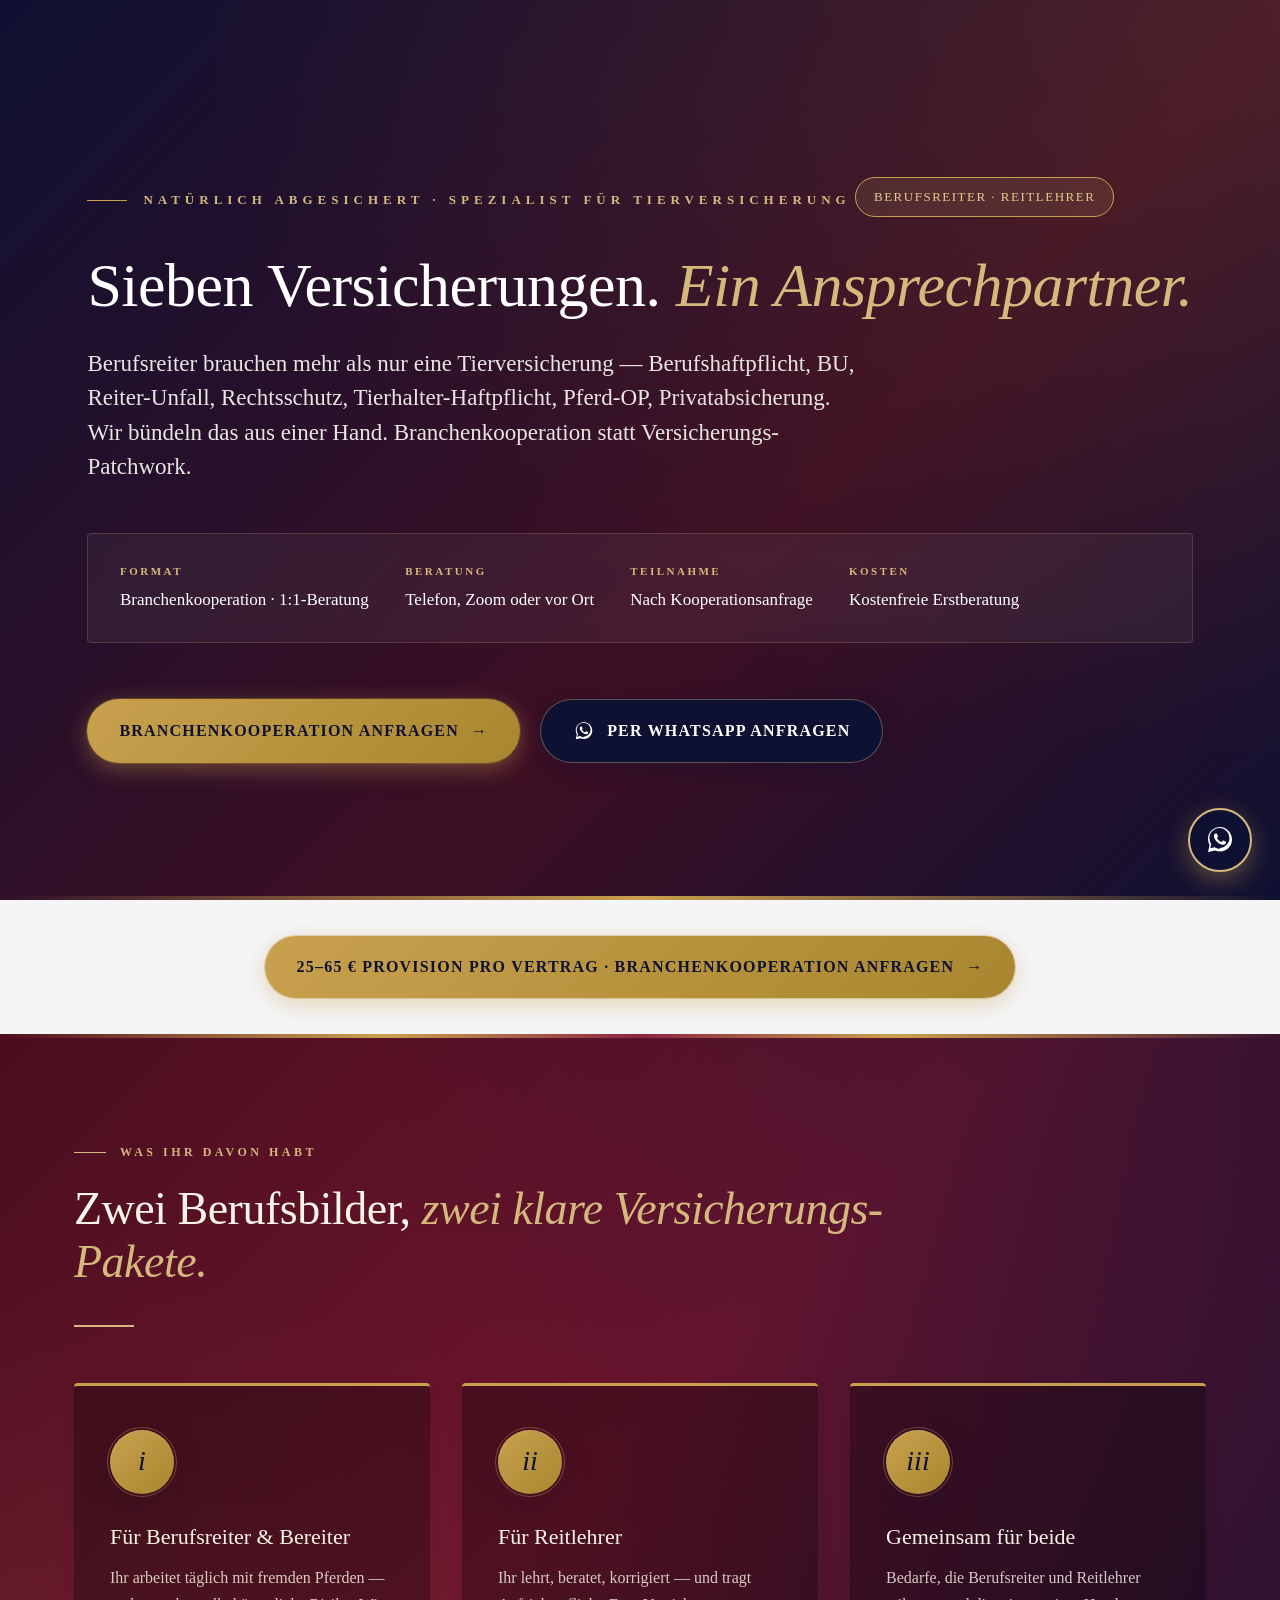
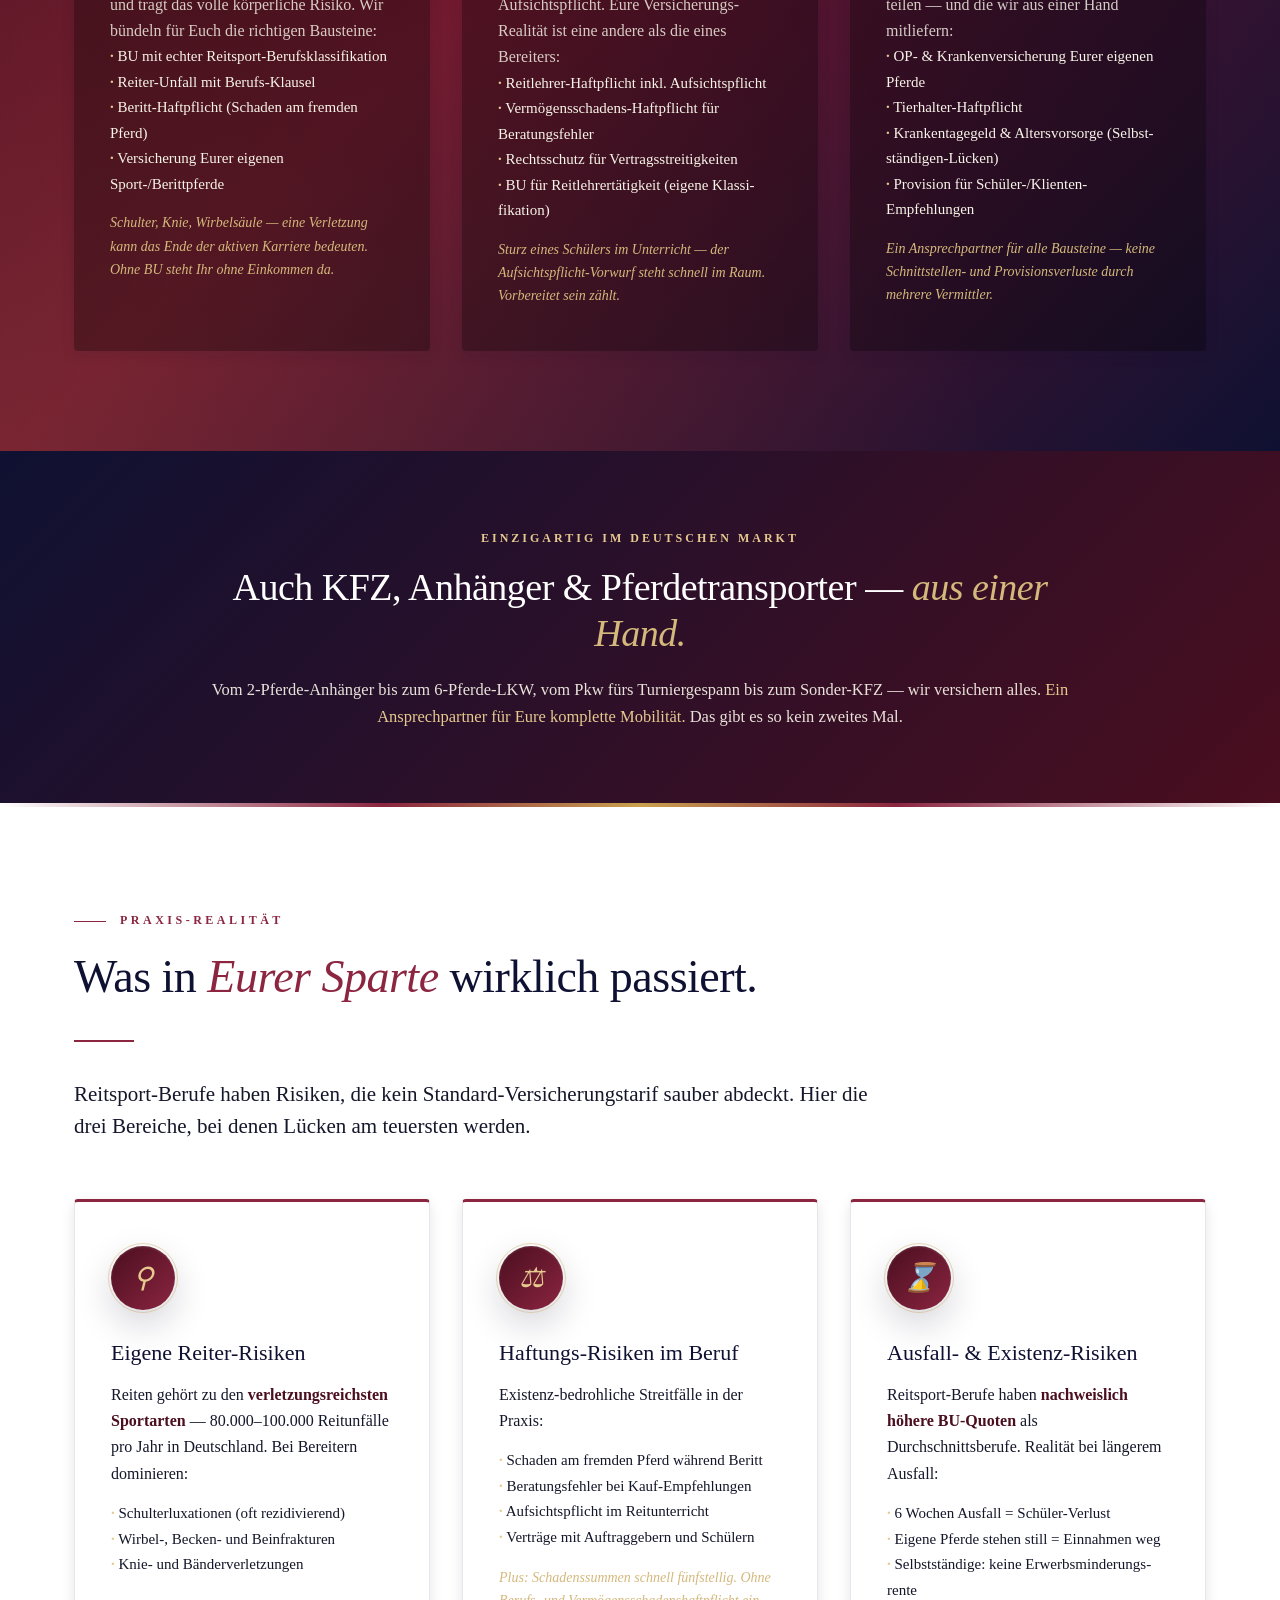
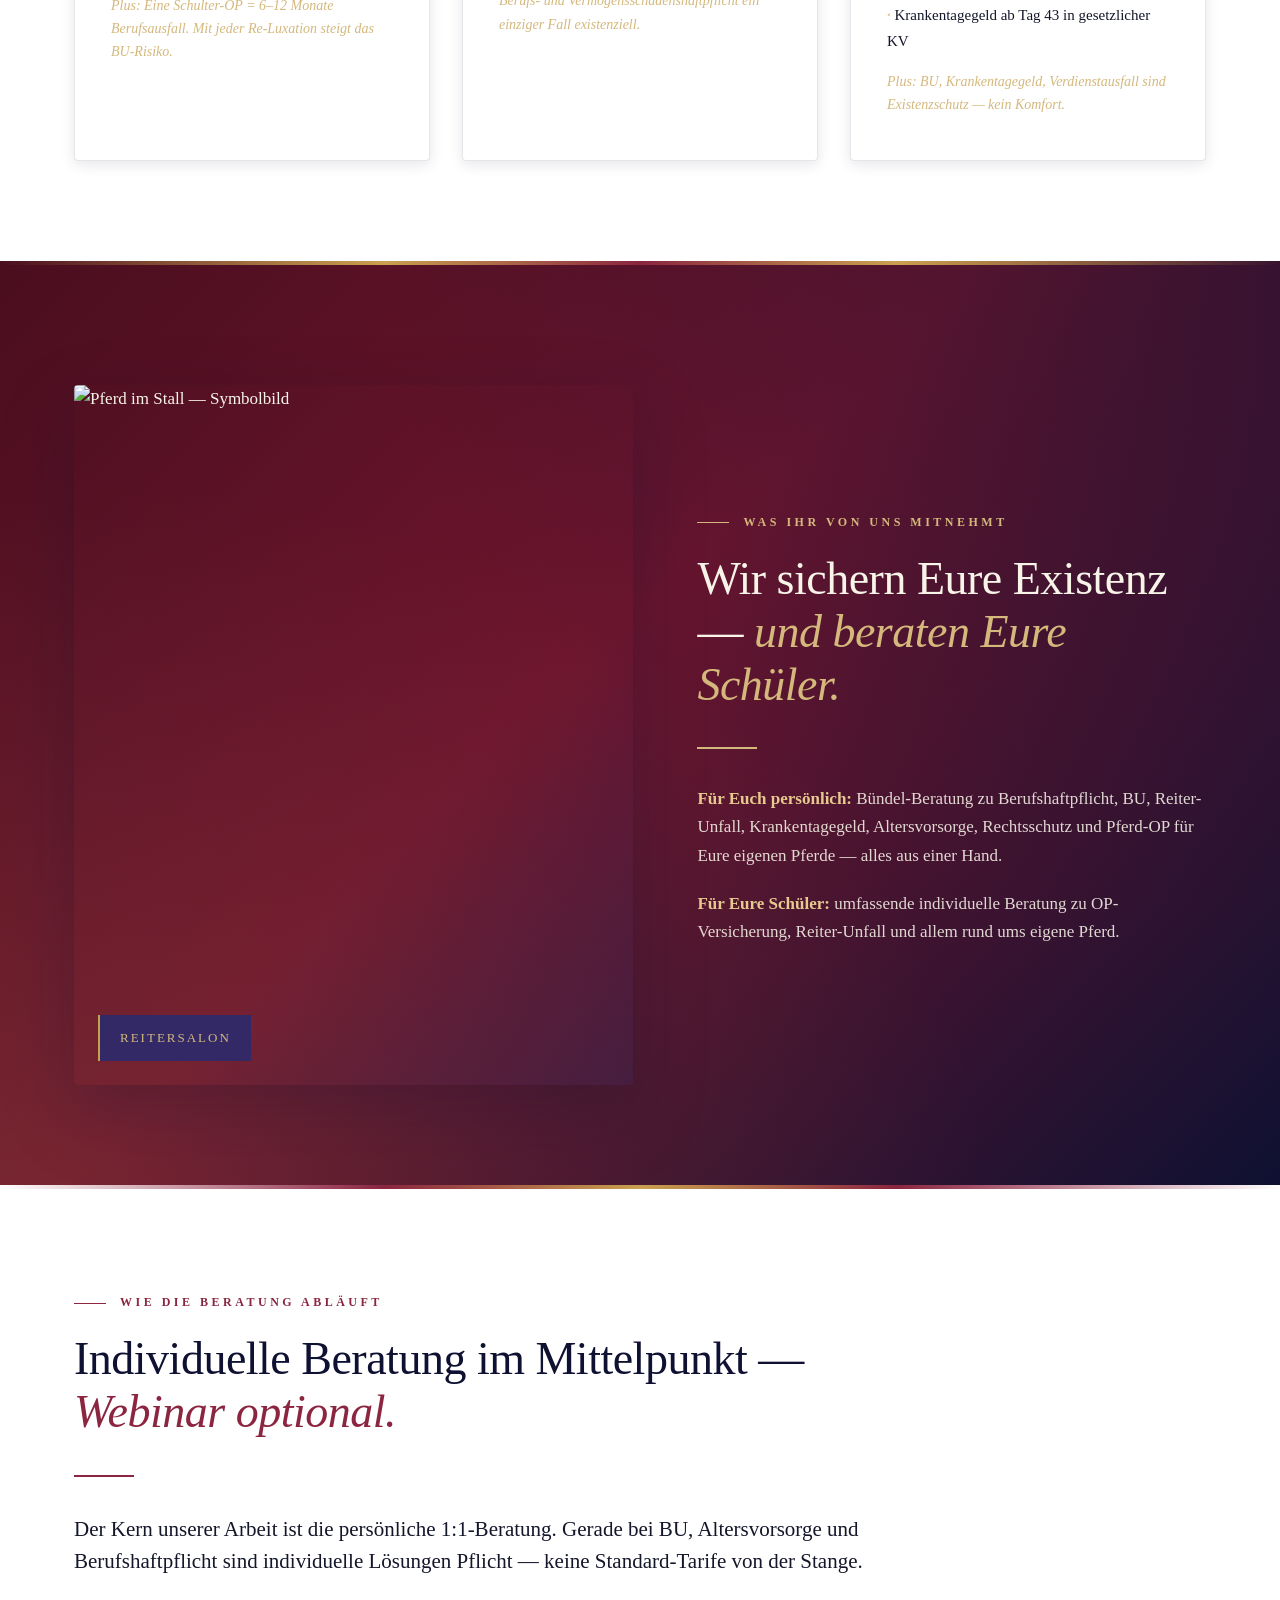
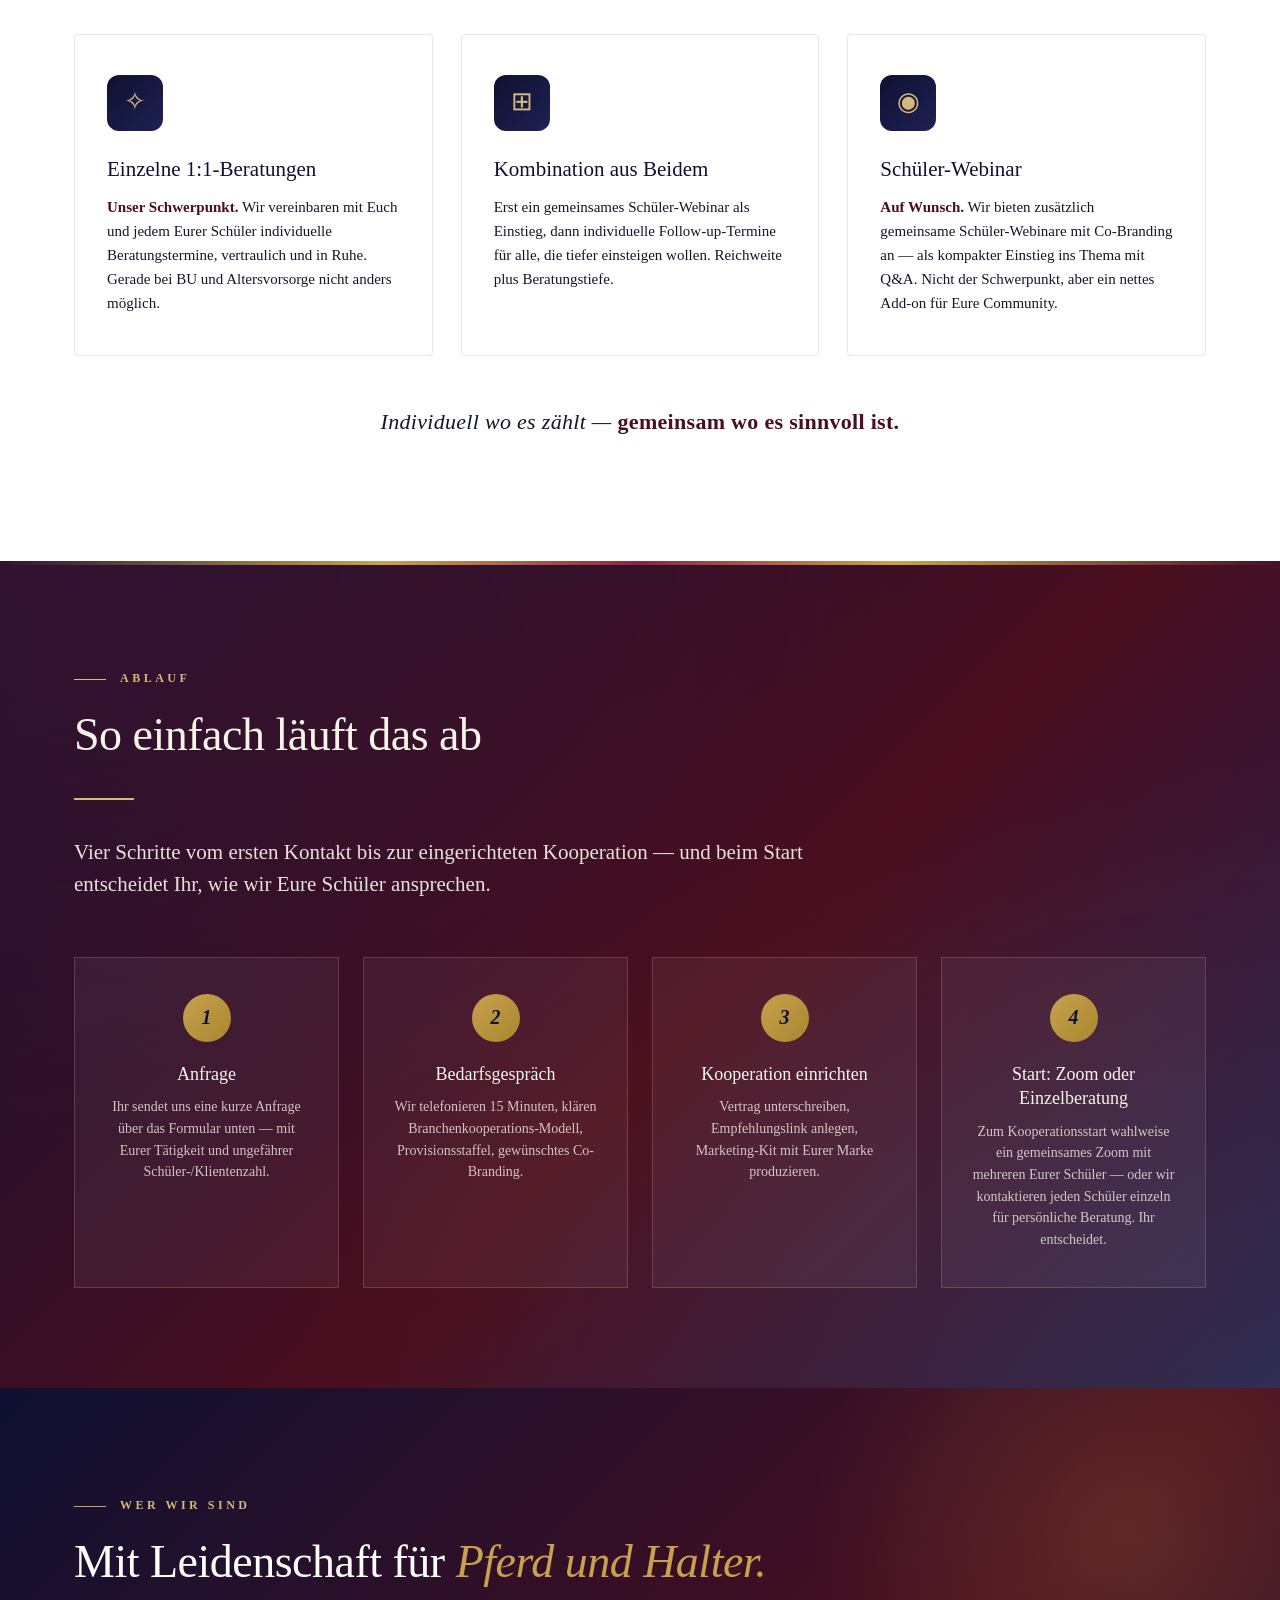
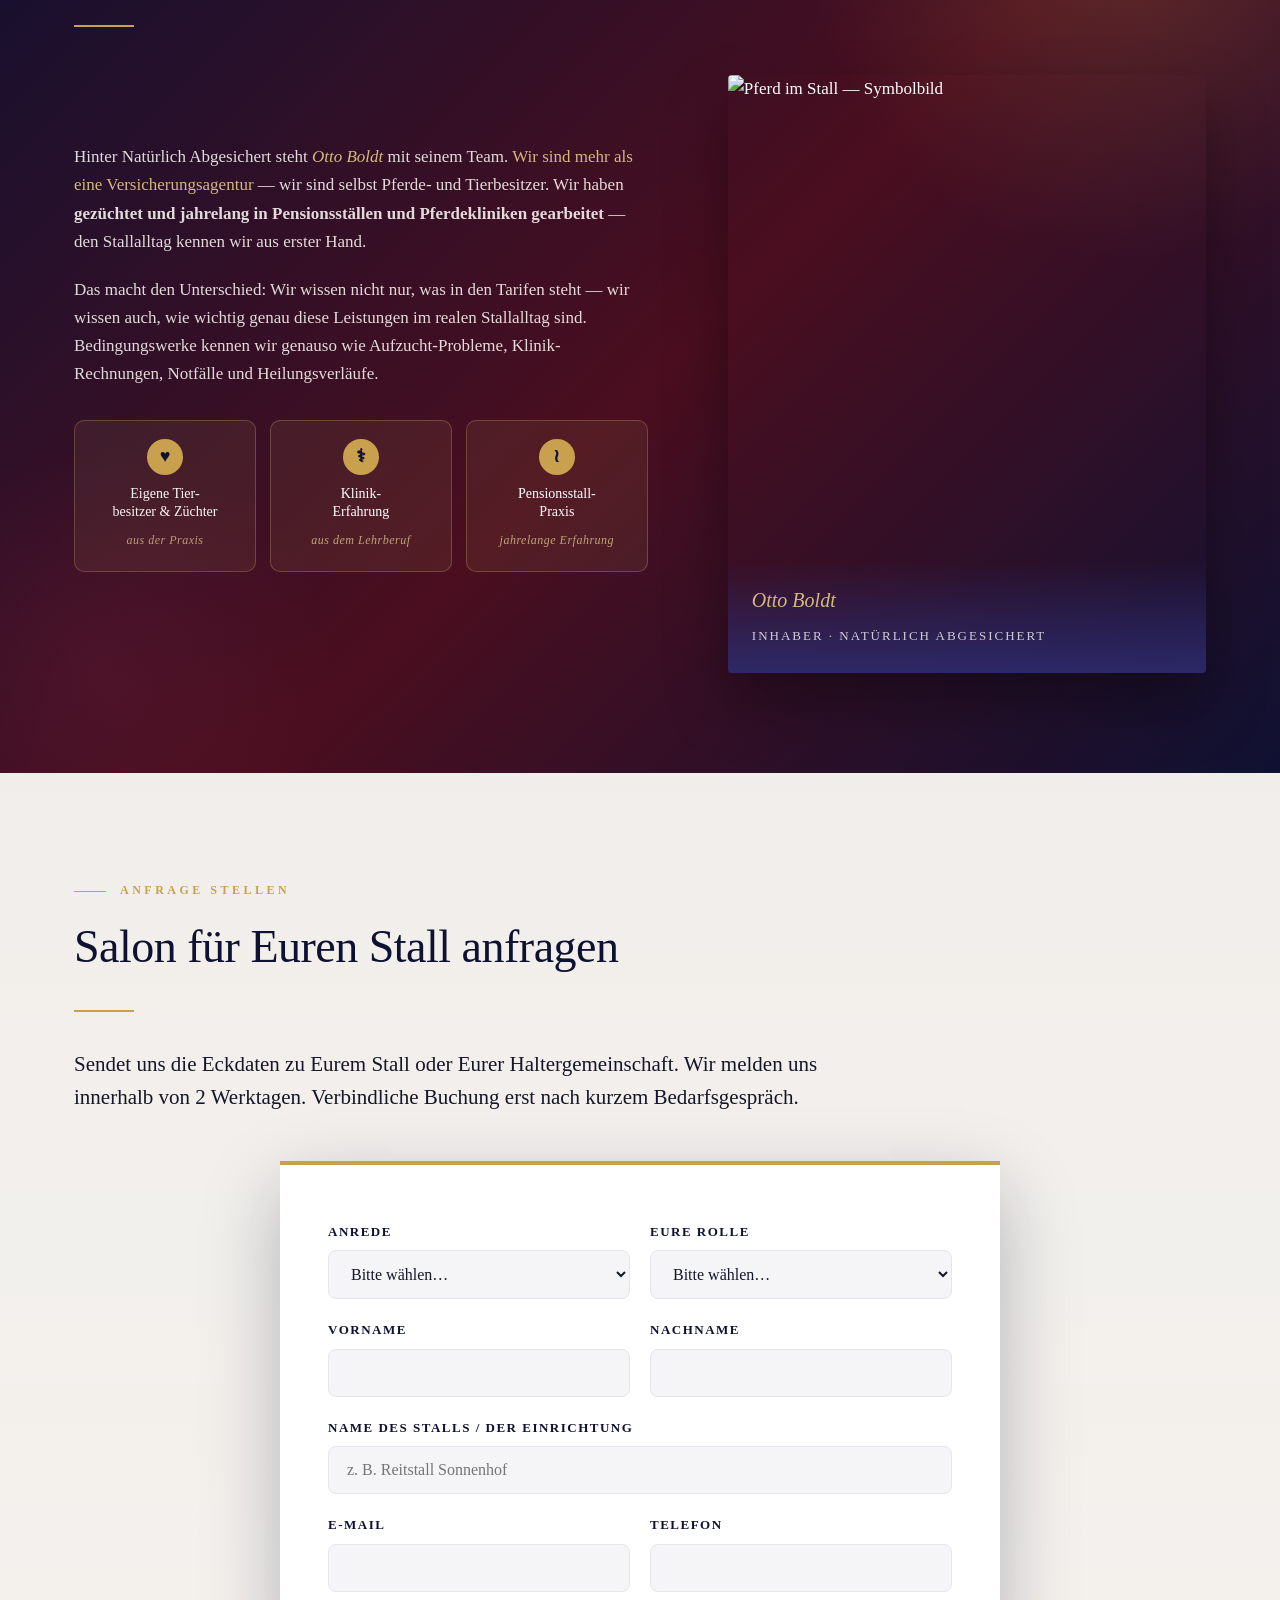
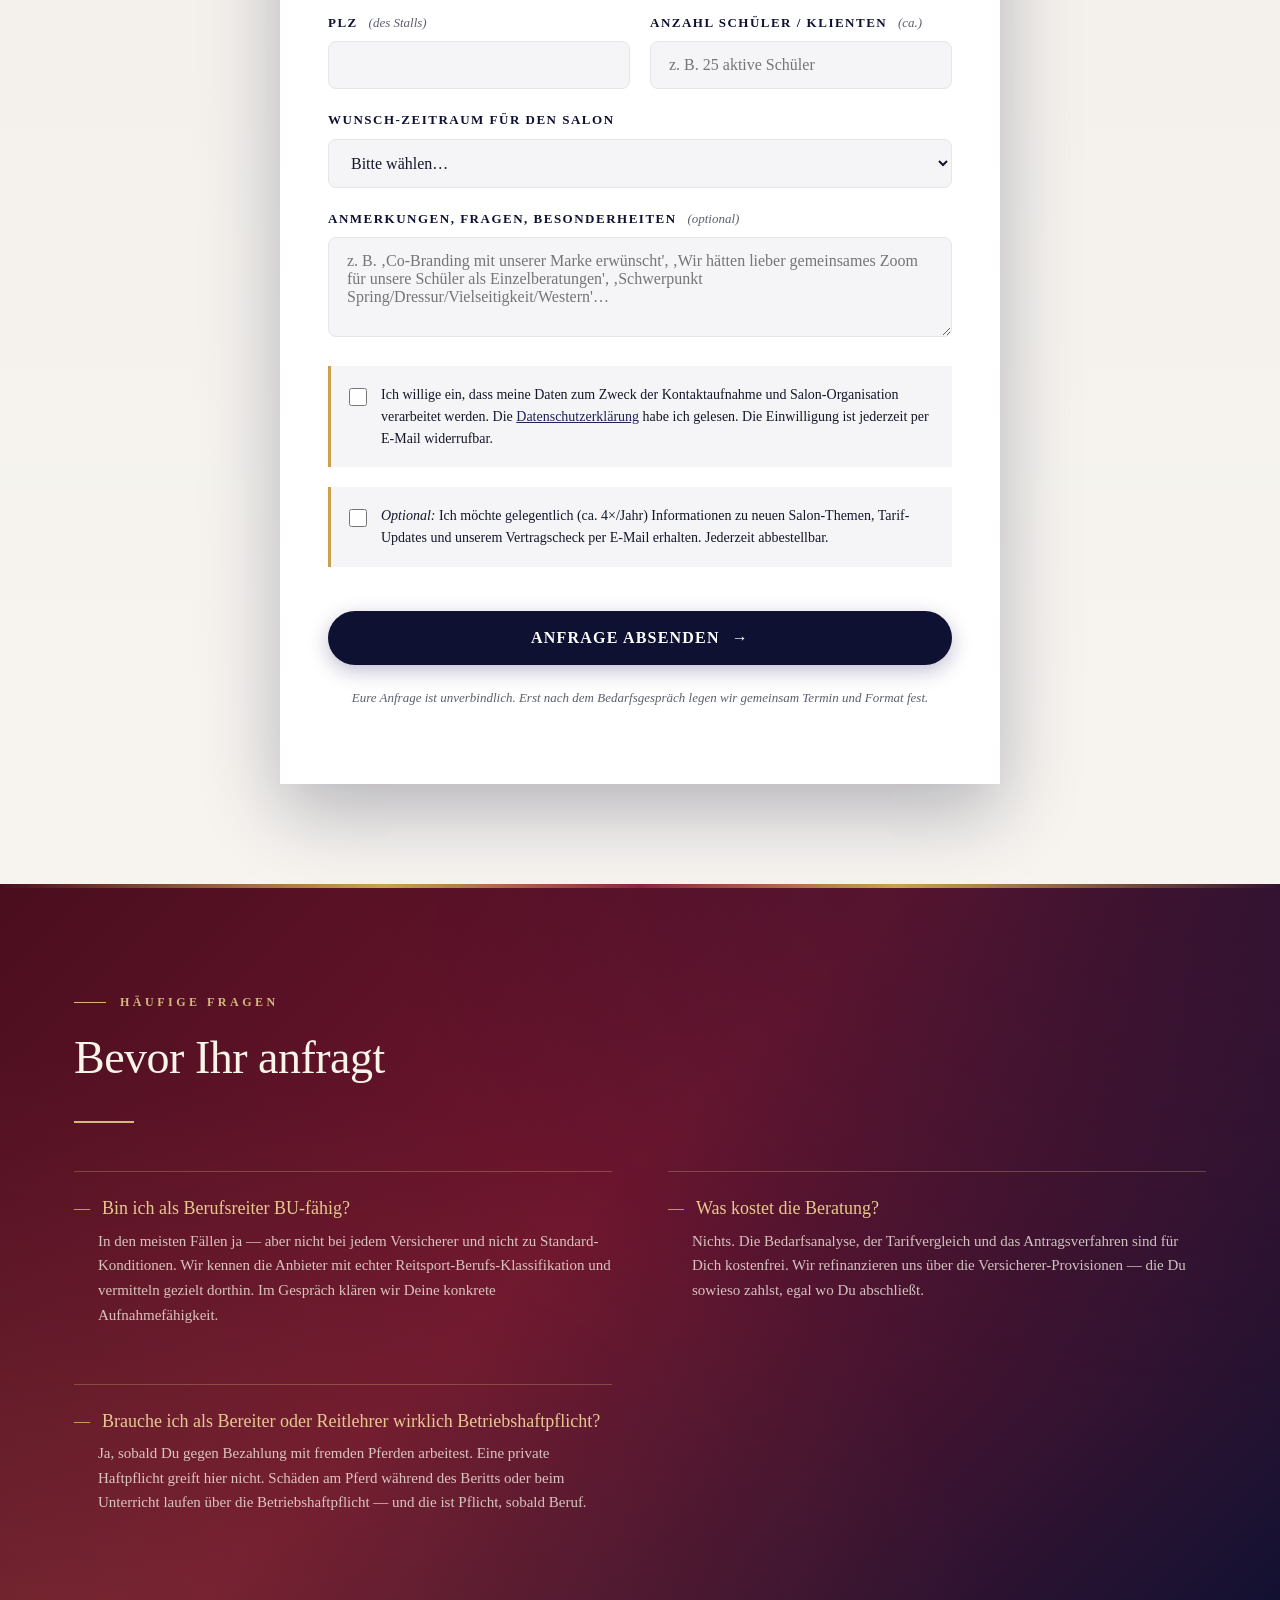
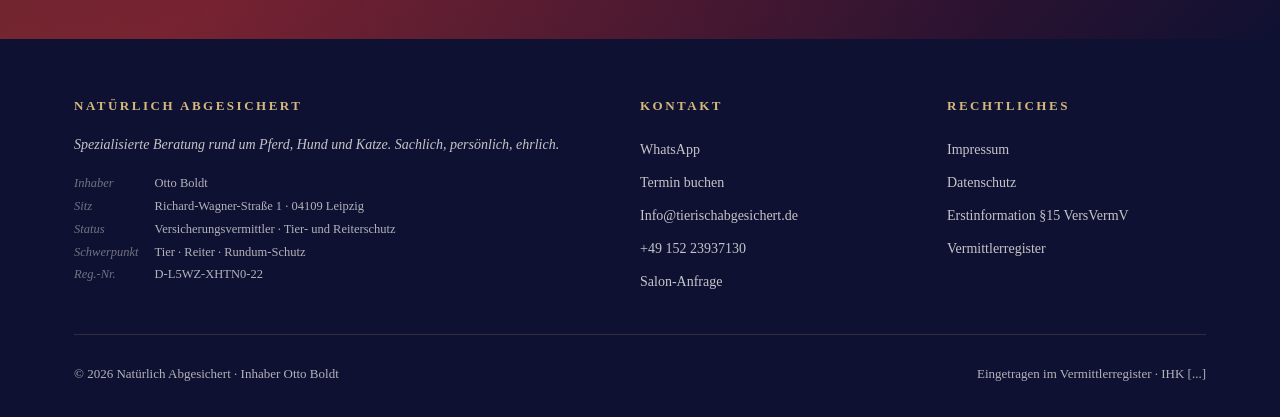
==== berufsreiter/index.html @ 21c25fce "Kontrast-Fix: Berufsreiter Value-Cards + Landingpage Quote - Berufsreiter: gleiche Risk-Card-inline-" ====
﻿<!DOCTYPE html>
<html lang="de">
<head>
<meta charset="UTF-8">
<meta name="viewport" content="width=device-width, initial-scale=1.0">
<meta name="description" content="Branchenkooperation mit Natürlich Abgesichert für Berufsreiter und Reitlehrer. Berufsunfähigkeit, Reiter-Unfall, Betriebshaftpflicht — aus einer Hand.">
<title>Natürlich Abgesichert — Branchenkooperation für Berufsreiter</title>

<!-- Calendly Widget -->
<link href="https://assets.calendly.com/assets/external/widget.css" rel="stylesheet">
<script src="https://assets.calendly.com/assets/external/widget.js" type="text/javascript" async></script>
<style>
  :root {
    /* Royal — tief und nobel, Hauptfarbe */
    --royal-deep: #0F1132;
    --royal-mid:  #1E2153;
    --royal-light:#3A3F7E;
    --royal-glow: rgba(30, 33, 83, 0.55);

    /* Wein — Akzent für emotionale Momente */
    --wine-deep:  #4A0E1F;
    --wine-mid:   #6E152E;
    --wine-bright:#8B2540;
    --wine-glow:  rgba(110, 21, 46, 0.45);

    /* Gold — elegant warm, für Highlights & CTAs */
    --gold:       #C9A14E;
    --gold-soft:  #D4B87C;
    --gold-bright:#E6C98F;
    --gold-deep:  #A8862F;

    /* Backgrounds — schlicht weiss/grau (kein lavendel!) */
    --cream:      #FFFFFF;
    --cream-warm: #F5F5F7;
    --ivory:      #FAFAFB;
    --wine-tint:  #FFF5F2;

    /* Text */
    --text-dark:  #14172A;
    --text-muted: #5C5F6E;
    --text-soft:  #8A8B97;
    --line:       #E5E5EA;
    --line-strong:#C2C2C8;

    /* Schatten — mehr Tiefe für Premium-Wirkung */
    --shadow-xs: 0 2px 6px rgba(15, 17, 50, 0.06);
    --shadow-sm: 0 4px 14px rgba(15, 17, 50, 0.10);
    --shadow-md: 0 14px 36px rgba(15, 17, 50, 0.18);
    --shadow-lg: 0 28px 72px rgba(15, 17, 50, 0.28);
    --shadow-xl: 0 40px 100px rgba(15, 17, 50, 0.36);
    --shadow-wine: 0 18px 52px rgba(110, 21, 46, 0.30);
    --shadow-gold: 0 18px 48px rgba(201, 161, 78, 0.30);
  }

  * { box-sizing: border-box; margin: 0; padding: 0; }
  html { scroll-behavior: smooth; }
  body {
    font-family: Georgia, 'Times New Roman', serif;
    background: var(--royal-deep);
    color: #F8F4E8;
    line-height: 1.65;
    font-size: 17px;
    overflow-x: hidden;
  }
  .container { max-width: 1180px; margin: 0 auto; padding: 0 24px; }

  /* HERO */
  .hero {
    position: relative;
    min-height: 100vh;
    display: flex;
    align-items: center;
    color: var(--cream);
    overflow: hidden;
    padding: 120px 0 80px;
  }
  .hero-bg {
    position: absolute;
    inset: 0;
    z-index: 0;
    background-image:
      linear-gradient(135deg, rgba(15, 17, 50, 0.92) 0%, rgba(74, 14, 31, 0.78) 60%, rgba(15, 17, 50, 0.85) 100%),
      url('https://images.unsplash.com/photo-1553284965-83fd3e82fa5a?w=2000&q=80&auto=format&fit=crop');
    background-size: cover;
    background-position: center;
    animation: heroZoom 30s ease-in-out infinite alternate;
  }
  .hero-bg::after {
    content: '';
    position: absolute;
    inset: 0;
    background: radial-gradient(ellipse at top right, rgba(201, 161, 78, 0.12) 0%, transparent 60%);
    pointer-events: none;
  }
  @keyframes heroZoom {
    from { transform: scale(1); }
    to { transform: scale(1.08); }
  }
  .hero-content { position: relative; z-index: 2; }
  .hero::after {
    content: '';
    position: absolute;
    bottom: 0; left: 0; right: 0;
    height: 4px;
    background: linear-gradient(90deg, transparent 0%, var(--gold) 50%, transparent 100%);
    z-index: 3;
  }

  .brand-line {
    display: inline-flex;
    align-items: center;
    gap: 16px;
    font-size: 13px;
    letter-spacing: 5px;
    text-transform: uppercase;
    color: var(--gold-soft);
    margin-bottom: 40px;
    font-weight: bold;
    opacity: 0;
    animation: fadeUp 0.8s ease-out 0.1s forwards;
  }
  .brand-line::before {
    content: '';
    width: 40px;
    height: 1px;
    background: var(--gold);
  }

  .hero-tag {
    display: inline-block;
    background: rgba(184, 154, 92, 0.15);
    border: 1px solid var(--gold);
    color: var(--gold-bright);
    padding: 8px 18px;
    border-radius: 100px;
    font-size: 13px;
    letter-spacing: 1.5px;
    text-transform: uppercase;
    margin-bottom: 28px;
    opacity: 0;
    animation: fadeUp 0.8s ease-out 0.2s forwards;
  }

  .hero h1 {
    font-size: clamp(34px, 5.5vw, 62px);
    line-height: 1.1;
    margin-bottom: 28px;
    font-weight: normal;
    letter-spacing: -0.5px;
    opacity: 0;
    animation: fadeUp 0.8s ease-out 0.3s forwards;
  }
  .hero h1 em {
    color: var(--gold-soft);
    font-style: italic;
  }

  .hero-sub {
    font-size: clamp(18px, 2.3vw, 23px);
    line-height: 1.5;
    margin-bottom: 48px;
    max-width: 780px;
    color: rgba(250, 247, 242, 0.92);
    opacity: 0;
    animation: fadeUp 0.8s ease-out 0.5s forwards;
  }

  .meta-bar {
    display: flex;
    flex-wrap: wrap;
    gap: 36px;
    margin-bottom: 56px;
    padding: 28px 32px;
    background: rgba(250, 247, 242, 0.05);
    backdrop-filter: blur(8px);
    border: 1px solid rgba(184, 154, 92, 0.25);
    border-radius: 4px;
    opacity: 0;
    animation: fadeUp 0.8s ease-out 0.7s forwards;
  }
  .meta-item { display: flex; flex-direction: column; gap: 6px; }
  .meta-label {
    font-size: 11px;
    letter-spacing: 2.5px;
    text-transform: uppercase;
    color: var(--gold-soft);
    font-weight: bold;
  }
  .meta-value { font-size: 17px; color: var(--cream); }

  .cta-group {
    display: flex;
    gap: 20px;
    flex-wrap: wrap;
    opacity: 0;
    animation: fadeUp 0.8s ease-out 0.9s forwards;
  }

  @keyframes fadeUp {
    from { opacity: 0; transform: translateY(30px); }
    to { opacity: 1; transform: translateY(0); }
  }

  /* BUTTONS */
  .btn {
    display: inline-flex;
    align-items: center;
    gap: 12px;
    background: linear-gradient(135deg, var(--gold) 0%, var(--gold-deep) 100%);
    color: var(--royal-deep);
    padding: 18px 32px;
    text-decoration: none;
    font-family: Georgia, serif;
    font-size: 16px;
    font-weight: bold;
    letter-spacing: 1.2px;
    text-transform: uppercase;
    border: none;
    cursor: pointer;
    border-radius: 100px;
    position: relative;
    overflow: hidden;
    transition: all 0.4s cubic-bezier(0.16, 1, 0.3, 1);
    box-shadow: 0 6px 22px rgba(201, 161, 78, 0.40), 0 0 0 1px rgba(168, 134, 47, 0.30);
  }
  .btn::before {
    content: '';
    position: absolute;
    top: 0; left: -100%;
    width: 100%; height: 100%;
    background: linear-gradient(90deg, transparent, rgba(255,255,255,0.4), transparent);
    transition: left 0.6s ease;
  }
  .btn:hover {
    background: linear-gradient(135deg, var(--gold-bright) 0%, var(--gold) 100%);
    transform: translateY(-4px);
    box-shadow: 0 18px 40px rgba(201, 161, 78, 0.55), 0 0 0 1px var(--gold);
  }
  .btn:hover::before { left: 100%; }
  .btn:active { transform: translateY(-1px); }
  .btn .btn-arrow {
    display: inline-block;
    transition: transform 0.3s ease;
  }
  .btn:hover .btn-arrow { transform: translateX(6px); }

  .btn-primary-glow { animation: ctaPulse 2.5s ease-in-out infinite; }
  @keyframes ctaPulse {
    0%, 100% { box-shadow: 0 4px 16px rgba(184, 154, 92, 0.35), 0 0 0 0 rgba(184, 154, 92, 0); }
    50% { box-shadow: 0 8px 24px rgba(184, 154, 92, 0.45), 0 0 0 16px rgba(184, 154, 92, 0); }
  }

  .btn-ghost {
    background: transparent;
    color: var(--cream);
    border: 2px solid rgba(184, 154, 92, 0.6);
    box-shadow: none;
  }
  .btn-ghost:hover {
    background: rgba(184, 154, 92, 0.12);
    border-color: var(--gold);
    color: var(--gold-bright);
    box-shadow: 0 6px 20px rgba(184, 154, 92, 0.25);
  }

  /* SECTIONS */
  section { padding: 100px 0; position: relative; }
  section.cream { background: var(--cream-warm); }
  section.wine-tint { background: var(--wine-tint); }
  section.wine-tint::before {
    content: '';
    position: absolute;
    top: 0; left: 0; right: 0;
    height: 4px;
    background: linear-gradient(90deg, var(--wine-deep) 0%, var(--wine-bright) 50%, var(--wine-deep) 100%);
  }

  /* Dunkle Royal+Wein-Sections — Royal+Wein dominiert die Seite */
  section.section-dark {
    background:
      radial-gradient(ellipse at top left, rgba(110, 21, 46, 0.35) 0%, transparent 50%),
      radial-gradient(ellipse at bottom right, rgba(201, 161, 78, 0.10) 0%, transparent 55%),
      linear-gradient(135deg, var(--royal-deep) 0%, var(--wine-deep) 55%, var(--royal-mid) 100%);
    color: #F8F4E8;
  }
  /* Variante: Wein dominiert (für emotionalere Sections) */
  section.section-dark-wine {
    background:
      radial-gradient(ellipse at top right, rgba(15, 17, 50, 0.45) 0%, transparent 50%),
      radial-gradient(ellipse at bottom left, rgba(201, 161, 78, 0.12) 0%, transparent 55%),
      linear-gradient(135deg, var(--wine-deep) 0%, var(--wine-mid) 45%, var(--royal-deep) 100%);
    color: #F8F4E8;
  }
  /* Variante: Royal dominiert (kühler, sachlicher) */
  section.section-dark-royal {
    background:
      radial-gradient(ellipse at bottom right, rgba(110, 21, 46, 0.25) 0%, transparent 55%),
      radial-gradient(ellipse at top left, rgba(201, 161, 78, 0.08) 0%, transparent 50%),
      linear-gradient(160deg, var(--royal-deep) 0%, var(--royal-mid) 60%, var(--wine-deep) 100%);
    color: #F8F4E8;
  }
  section.section-dark::before,
  section.section-dark-wine::before,
  section.section-dark-royal::before {
    content: '';
    position: absolute;
    top: 0; left: 0; right: 0;
    height: 4px;
    background: linear-gradient(90deg, transparent 0%, var(--gold) 30%, var(--wine-bright) 50%, var(--gold) 70%, transparent 100%);
  }
  /* Shared dark-section text styling */
  section.section-dark h2,
  section.section-dark-wine h2,
  section.section-dark-royal h2 { color: #F8F4E8; }
  section.section-dark h2 em,
  section.section-dark-wine h2 em,
  section.section-dark-royal h2 em { color: var(--gold-soft); }
  section.section-dark h3,
  section.section-dark-wine h3,
  section.section-dark-royal h3 { color: #F8F4E8; }
  section.section-dark p,
  section.section-dark-wine p,
  section.section-dark-royal p { color: rgba(248, 244, 232, 0.88); }
  section.section-dark p.lead,
  section.section-dark-wine p.lead,
  section.section-dark-royal p.lead { color: rgba(248, 244, 232, 0.92); }
  section.section-dark p strong,
  section.section-dark-wine p strong,
  section.section-dark-royal p strong { color: var(--gold-bright); font-weight: bold; }
  section.section-dark .section-eyebrow,
  section.section-dark-wine .section-eyebrow,
  section.section-dark-royal .section-eyebrow { color: var(--gold-soft); }
  section.section-dark .section-eyebrow::before,
  section.section-dark-wine .section-eyebrow::before,
  section.section-dark-royal .section-eyebrow::before { background: var(--gold-soft); }
  section.section-dark .divider,
  section.section-dark-wine .divider,
  section.section-dark-royal .divider { background: var(--gold-soft); }
  /* Karten + Komponenten innerhalb aller dark-Sections */
  .dark-scope { color: #F8F4E8; }
  section.section-dark .topic-card,
  section.section-dark-wine .topic-card,
  section.section-dark-royal .topic-card,
  section.section-dark .teaser,
  section.section-dark-wine .teaser,
  section.section-dark-royal .teaser {
    background: rgba(0, 0, 0, 0.25);
    border: 1px solid rgba(212, 184, 124, 0.22);
    transition: all 0.4s cubic-bezier(0.16, 1, 0.3, 1);
  }
  /* DARK section hover -> noch tieferer wein-glow */
  section.section-dark .topic-card:hover,
  section.section-dark-wine .topic-card:hover,
  section.section-dark-royal .topic-card:hover,
  section.section-dark .teaser:hover,
  section.section-dark-wine .teaser:hover,
  section.section-dark-royal .teaser:hover {
    background: linear-gradient(135deg, rgba(139, 37, 64, 0.55) 0%, rgba(74, 14, 31, 0.75) 100%);
    border-color: var(--gold);
    box-shadow: 0 16px 40px rgba(110, 21, 46, 0.55), 0 0 0 1px var(--gold);
    transform: translateY(-6px);
  }
  section.section-dark .topic-card .topic-num,
  section.section-dark-wine .topic-card .topic-num,
  section.section-dark-royal .topic-card .topic-num,
  section.section-dark .topic-card .num-roman,
  section.section-dark-wine .topic-card .num-roman,
  section.section-dark-royal .topic-card .num-roman { color: var(--gold-soft); }
  section.section-dark .topic-card h3,
  section.section-dark-wine .topic-card h3,
  section.section-dark-royal .topic-card h3 { color: #F8F4E8; }
  section.section-dark .topic-card p,
  section.section-dark-wine .topic-card p,
  section.section-dark-royal .topic-card p { color: rgba(248, 244, 232, 0.80); }

  section.section-dark .value-card,
  section.section-dark-wine .value-card,
  section.section-dark-royal .value-card {
    background: rgba(0, 0, 0, 0.30);
    border-top-color: var(--gold);
    color: #F8F4E8;
  }
  /* DARK section value-card hover: wein explosion */
  section.section-dark .value-card:hover,
  section.section-dark-wine .value-card:hover,
  section.section-dark-royal .value-card:hover {
    background: linear-gradient(135deg, rgba(139, 37, 64, 0.65) 0%, rgba(74, 14, 31, 0.85) 100%);
    box-shadow: 0 20px 48px rgba(110, 21, 46, 0.6), 0 0 0 1px var(--gold);
    transform: translateY(-12px);
  }
  section.section-dark .value-card h3,
  section.section-dark-wine .value-card h3,
  section.section-dark-royal .value-card h3 { color: #F8F4E8; }
  section.section-dark .value-card p,
  section.section-dark-wine .value-card p,
  section.section-dark-royal .value-card p { color: rgba(248, 244, 232, 0.82); }
  section.section-dark .value-icon,
  section.section-dark-wine .value-icon,
  section.section-dark-royal .value-icon {
    background: linear-gradient(135deg, var(--gold) 0%, var(--gold-deep) 100%);
    color: var(--royal-deep);
  }

  section.section-dark .teaser h3,
  section.section-dark-wine .teaser h3,
  section.section-dark-royal .teaser h3 { color: #F8F4E8; }
  section.section-dark .teaser p,
  section.section-dark-wine .teaser p,
  section.section-dark-royal .teaser p { color: rgba(248, 244, 232, 0.80); }
  section.section-dark .teaser-num,
  section.section-dark-wine .teaser-num,
  section.section-dark-royal .teaser-num { color: var(--gold-soft); }

  /* Highlight-Banner innerhalb dark-Sections — wein-akzent statt cream */
  section.section-dark .highlight-banner,
  section.section-dark-wine .highlight-banner,
  section.section-dark-royal .highlight-banner {
    background: linear-gradient(135deg, rgba(255,255,255,0.06) 0%, rgba(110,21,46,0.20) 100%);
    border-left: 4px solid var(--gold);
  }
  section.section-dark .highlight-banner h3,
  section.section-dark-wine .highlight-banner h3,
  section.section-dark-royal .highlight-banner h3 { color: var(--gold-bright); }
  section.section-dark .highlight-banner p,
  section.section-dark-wine .highlight-banner p,
  section.section-dark-royal .highlight-banner p { color: rgba(248, 244, 232, 0.88); }
  section.section-dark .highlight-banner p strong,
  section.section-dark-wine .highlight-banner p strong,
  section.section-dark-royal .highlight-banner p strong { color: var(--gold-bright); }

  /* Process-steps innerhalb dark-Sections */
  section.section-dark .step,
  section.section-dark-wine .step,
  section.section-dark-royal .step {
    background: rgba(255,255,255,0.05);
    border: 1px solid rgba(212, 184, 124, 0.22);
  }
  section.section-dark .step:hover,
  section.section-dark-wine .step:hover,
  section.section-dark-royal .step:hover { border-color: var(--gold); }
  section.section-dark .step h3,
  section.section-dark-wine .step h3,
  section.section-dark-royal .step h3 { color: #F8F4E8; }
  section.section-dark .step p,
  section.section-dark-wine .step p,
  section.section-dark-royal .step p { color: rgba(248, 244, 232, 0.78); }
  section.section-dark .step-num,
  section.section-dark-wine .step-num,
  section.section-dark-royal .step-num {
    background: linear-gradient(135deg, var(--gold) 0%, var(--gold-deep) 100%);
    color: var(--royal-deep);
  }

  /* Flex-Options (3-Wege Wahl) innerhalb dark-Sections */
  section.section-dark .flex-option,
  section.section-dark-wine .flex-option,
  section.section-dark-royal .flex-option {
    background: rgba(255,255,255,0.05);
    border: 1px solid rgba(212, 184, 124, 0.22);
    color: #F8F4E8;
  }
  section.section-dark .flex-option:hover,
  section.section-dark-wine .flex-option:hover,
  section.section-dark-royal .flex-option:hover {
    background: rgba(255,255,255,0.08);
    border-color: var(--gold);
  }
  section.section-dark .flex-option h3,
  section.section-dark-wine .flex-option h3,
  section.section-dark-royal .flex-option h3 { color: #F8F4E8; }
  section.section-dark .flex-option p,
  section.section-dark-wine .flex-option p,
  section.section-dark-royal .flex-option p { color: rgba(248, 244, 232, 0.78); }
  section.section-dark .flex-option-icon,
  section.section-dark-wine .flex-option-icon,
  section.section-dark-royal .flex-option-icon {
    background: linear-gradient(135deg, var(--gold) 0%, var(--gold-deep) 100%);
    color: var(--royal-deep);
  }

  /* FAQ innerhalb dark-Sections */
  section.section-dark .faq-item,
  section.section-dark-wine .faq-item,
  section.section-dark-royal .faq-item {
    border-top: 1px solid rgba(212, 184, 124, 0.30);
  }
  section.section-dark .faq-item:hover,
  section.section-dark-wine .faq-item:hover,
  section.section-dark-royal .faq-item:hover { border-top-color: var(--gold); }
  section.section-dark .faq-item h3,
  section.section-dark-wine .faq-item h3,
  section.section-dark-royal .faq-item h3 { color: var(--gold-bright); }
  section.section-dark .faq-item h3::before,
  section.section-dark-wine .faq-item h3::before,
  section.section-dark-royal .faq-item h3::before { color: var(--gold); }
  section.section-dark .faq-item p,
  section.section-dark-wine .faq-item p,
  section.section-dark-royal .faq-item p { color: rgba(248, 244, 232, 0.78); }

  /* Process-section in dark-Variante */
  section.process-section.section-dark,
  section.process-section.section-dark-wine,
  section.process-section.section-dark-royal {
    background-image:
      radial-gradient(ellipse at top left, rgba(110, 21, 46, 0.35) 0%, transparent 50%),
      radial-gradient(ellipse at bottom right, rgba(201, 161, 78, 0.10) 0%, transparent 55%),
      linear-gradient(135deg, var(--royal-deep) 0%, var(--wine-deep) 55%, var(--royal-mid) 100%);
  }

  /* =================================================================
     LIGHT-Section: schlicht WEIß, dramatischer WEIN-Hover auf Karten
     ================================================================= */
  section.section-light {
    background: #FFFFFF;
    color: var(--text-dark);
  }
  section.section-light::before {
    content: '';
    position: absolute;
    top: 0; left: 0; right: 0;
    height: 4px;
    background: linear-gradient(90deg, transparent 0%, var(--wine-bright) 30%, var(--gold) 50%, var(--wine-bright) 70%, transparent 100%);
  }
  section.section-light h2 { color: var(--royal-deep); }
  section.section-light h2 em { color: var(--wine-bright); }
  section.section-light h3 { color: var(--royal-deep); }
  section.section-light p { color: var(--text-dark); }
  section.section-light p strong { color: var(--wine-deep); font-weight: bold; }
  section.section-light .section-eyebrow { color: var(--wine-bright); }
  section.section-light .section-eyebrow::before { background: var(--wine-bright); }
  section.section-light .divider { background: var(--wine-bright); }

  /* LIGHT-Section Karten — schlicht weiss/grau, beim Hover EXPLODIEREN zu wein */
  section.section-light .value-card,
  section.section-light .topic-card,
  section.section-light .teaser {
    background: #FFFFFF;
    border: 1px solid var(--line);
    border-top: 3px solid var(--wine-bright);
    color: var(--text-dark);
    transition: all 0.45s cubic-bezier(0.16, 1, 0.3, 1);
  }
  section.section-light .value-card:hover,
  section.section-light .topic-card:hover,
  section.section-light .teaser:hover {
    background: linear-gradient(135deg, var(--wine-mid) 0%, var(--wine-deep) 60%, var(--royal-deep) 100%);
    border-color: var(--gold);
    border-top-color: var(--gold);
    color: #F8F4E8;
    box-shadow: 0 22px 56px rgba(110, 21, 46, 0.45), 0 0 0 1px rgba(201, 161, 78, 0.4);
    transform: translateY(-12px);
  }
  section.section-light .value-card:hover h3,
  section.section-light .topic-card:hover h3,
  section.section-light .teaser:hover h3 { color: #F8F4E8; }
  section.section-light .value-card:hover p,
  section.section-light .topic-card:hover p,
  section.section-light .teaser:hover p { color: rgba(248, 244, 232, 0.88); }
  section.section-light .value-card:hover p strong,
  section.section-light .topic-card:hover p strong,
  section.section-light .teaser:hover p strong { color: var(--gold-bright); }
  section.section-light .value-card:hover .value-icon,
  section.section-light .topic-card:hover .topic-num,
  section.section-light .teaser:hover .teaser-num,
  section.section-light .teaser:hover .num-roman { color: var(--gold-soft); }

  /* Light-Section Icons — wein/gold im Default */
  section.section-light .value-icon {
    background: linear-gradient(135deg, var(--wine-deep) 0%, var(--wine-bright) 100%);
    color: var(--gold-bright);
    transition: all 0.4s ease;
  }
  section.section-light .value-card:hover .value-icon {
    background: linear-gradient(135deg, var(--gold) 0%, var(--gold-deep) 100%);
    color: var(--wine-deep);
  }
  section.section-light .teaser-num,
  section.section-light .topic-num,
  section.section-light .num-roman { color: var(--wine-bright); transition: color 0.3s ease; }

  /* Light-Section Highlight-Banner — schlicht weiß mit wein-Akzent */
  section.section-light .highlight-banner {
    background: linear-gradient(135deg, #FFFFFF 0%, #F8F0F2 100%);
    border-left: 4px solid var(--wine-bright);
  }
  section.section-light .highlight-banner h3 { color: var(--wine-deep); }
  section.section-light .highlight-banner p { color: var(--text-dark); }

  /* Light-Section FAQ */
  section.section-light .faq-item { border-top: 1px solid var(--line); }
  section.section-light .faq-item:hover { border-top-color: var(--wine-bright); }
  section.section-light .faq-item h3 { color: var(--royal-deep); }
  section.section-light .faq-item h3::before { color: var(--wine-bright); }
  section.section-light .faq-item p { color: var(--text-muted); }

  /* Light-Section Steps */
  section.section-light .step {
    background: #FFFFFF;
    border: 1px solid var(--line);
    transition: all 0.4s cubic-bezier(0.16, 1, 0.3, 1);
  }
  section.section-light .step:hover {
    background: linear-gradient(135deg, var(--wine-mid) 0%, var(--wine-deep) 100%);
    border-color: var(--gold);
    color: #F8F4E8;
    box-shadow: 0 18px 44px rgba(110, 21, 46, 0.4);
    transform: translateY(-6px);
  }
  section.section-light .step:hover h3 { color: #F8F4E8; }
  section.section-light .step:hover p { color: rgba(248, 244, 232, 0.85); }
  section.section-light .step-num {
    background: linear-gradient(135deg, var(--wine-deep) 0%, var(--wine-bright) 100%);
    color: var(--gold-bright);
  }
  section.section-light .step:hover .step-num {
    background: linear-gradient(135deg, var(--gold) 0%, var(--gold-deep) 100%);
    color: var(--wine-deep);
  }

  /* Light-Section Flex-Option (3-Wege) */
  section.section-light .flex-option {
    background: #FFFFFF;
    border: 1px solid var(--line);
    transition: all 0.4s cubic-bezier(0.16, 1, 0.3, 1);
  }
  section.section-light .flex-option:hover {
    background: linear-gradient(135deg, var(--wine-mid) 0%, var(--wine-deep) 100%);
    border-color: var(--gold);
    color: #F8F4E8;
    box-shadow: 0 18px 44px rgba(110, 21, 46, 0.4);
    transform: translateY(-8px);
  }
  section.section-light .flex-option:hover h3,
  section.section-light .flex-option:hover p { color: #F8F4E8; }
  section.section-light .flex-option-icon {
    background: linear-gradient(135deg, var(--wine-deep) 0%, var(--wine-bright) 100%);
    color: var(--gold-bright);
  }
  section.section-light .flex-option:hover .flex-option-icon {
    background: linear-gradient(135deg, var(--gold) 0%, var(--gold-deep) 100%);
    color: var(--wine-deep);
  }

  .section-eyebrow {
    display: inline-flex;
    align-items: center;
    gap: 14px;
    font-size: 12px;
    letter-spacing: 3.5px;
    text-transform: uppercase;
    color: var(--gold);
    margin-bottom: 20px;
    font-weight: bold;
  }
  .section-eyebrow::before {
    content: '';
    width: 32px;
    height: 1px;
    background: var(--gold);
  }

  h2 {
    font-size: clamp(30px, 4.2vw, 46px);
    line-height: 1.15;
    margin-bottom: 28px;
    color: var(--royal-deep);
    font-weight: normal;
    letter-spacing: -0.5px;
    max-width: 880px;
  }
  h2 em { color: var(--gold); font-style: italic; }

  h3 {
    font-size: 22px;
    line-height: 1.35;
    color: var(--royal-deep);
    margin-bottom: 14px;
    font-weight: normal;
  }

  p { margin-bottom: 20px; color: var(--text-dark); }
  p.lead {
    font-size: 21px;
    color: var(--text-dark);
    margin-bottom: 36px;
    max-width: 800px;
    line-height: 1.55;
  }

  .divider {
    width: 60px;
    height: 2px;
    background: var(--gold);
    margin: 36px 0;
  }

  .reveal {
    opacity: 1;
    transform: translateY(0);
    transition: opacity 0.9s ease, transform 0.9s ease;
  }
  .js-reveal .reveal { opacity: 0; transform: translateY(40px); }
  .js-reveal .reveal.is-visible { opacity: 1; transform: translateY(0); }
  @media (prefers-reduced-motion: reduce) {
    .js-reveal .reveal { opacity: 1 !important; transform: none !important; transition: none !important; }
  }

  /* VALUE GRID */
  .value-grid {
    display: grid;
    grid-template-columns: repeat(auto-fit, minmax(280px, 1fr));
    gap: 32px;
    margin-top: 56px;
  }
  .value-card {
    background: var(--ivory);
    padding: 44px 36px;
    border-top: 3px solid var(--gold);
    box-shadow: var(--shadow-sm);
    transition: all 0.5s cubic-bezier(0.16, 1, 0.3, 1);
    position: relative;
    overflow: hidden;
    border-radius: 4px;
  }
  .value-card::before {
    content: '';
    position: absolute;
    inset: 0;
    background: linear-gradient(135deg, transparent 0%, rgba(110, 21, 46, 0.03) 100%);
    opacity: 0;
    transition: opacity 0.5s ease;
    pointer-events: none;
  }
  .value-card::after {
    content: '';
    position: absolute;
    top: -3px;
    left: 0;
    height: 3px;
    width: 0%;
    background: linear-gradient(90deg, var(--gold) 0%, var(--wine-bright) 100%);
    transition: width 0.6s cubic-bezier(0.16, 1, 0.3, 1);
  }
  .value-card:hover {
    transform: translateY(-10px);
    box-shadow: var(--shadow-lg);
  }
  .value-card:hover::before { opacity: 1; }
  .value-card:hover::after { width: 100%; }

  .value-icon {
    width: 64px; height: 64px;
    background: linear-gradient(135deg, var(--royal-deep) 0%, var(--wine-mid) 100%);
    color: var(--gold-bright);
    border-radius: 50%;
    display: flex;
    align-items: center;
    justify-content: center;
    font-size: 28px;
    font-style: italic;
    margin-bottom: 28px;
    font-family: Georgia, serif;
    box-shadow: var(--shadow-md), inset 0 1px 2px rgba(255,255,255,0.15);
    position: relative;
  }
  .value-icon::after {
    content: '';
    position: absolute;
    inset: -3px;
    border-radius: 50%;
    border: 1px solid var(--gold);
    opacity: 0.4;
    transition: opacity 0.4s ease;
  }
  .value-card:hover .value-icon::after { opacity: 1; }
  .value-card h3 { font-size: 22px; margin-bottom: 14px; }
  .value-card p { color: var(--text-muted); font-size: 16px; margin-bottom: 0; }

  /* PROCESS-STEPS */
  .process-section { background: linear-gradient(180deg, var(--cream) 0%, var(--cream-warm) 100%); }
  .steps {
    display: grid;
    grid-template-columns: repeat(4, 1fr);
    gap: 24px;
    margin-top: 56px;
    position: relative;
  }
  @media (max-width: 900px) { .steps { grid-template-columns: 1fr 1fr; } }
  @media (max-width: 540px) { .steps { grid-template-columns: 1fr; } }
  .step {
    background: var(--cream);
    padding: 36px 28px;
    text-align: center;
    border: 1px solid var(--line);
    transition: all 0.3s ease;
    position: relative;
  }
  .step:hover {
    border-color: var(--gold);
    transform: translateY(-4px);
    box-shadow: var(--shadow-md);
  }
  .step-num {
    width: 48px; height: 48px;
    margin: 0 auto 20px;
    background: var(--royal-deep);
    color: var(--gold-soft);
    border-radius: 50%;
    display: flex;
    align-items: center;
    justify-content: center;
    font-size: 20px;
    font-style: italic;
    font-weight: bold;
    transition: all 0.3s ease;
  }
  .step:hover .step-num {
    background: var(--gold);
    color: var(--royal-deep);
    transform: scale(1.1) rotate(-5deg);
  }
  .step h3 { font-size: 18px; margin-bottom: 10px; }
  .step p { font-size: 14px; color: var(--text-muted); margin: 0; line-height: 1.55; }

  /* SHOWCASE */
  .showcase {
    display: grid;
    grid-template-columns: 1.1fr 1fr;
    gap: 64px;
    align-items: center;
    margin-top: 24px;
  }
  @media (max-width: 900px) { .showcase { grid-template-columns: 1fr; gap: 40px; } }
  .showcase-img-wrap {
    position: relative;
    overflow: hidden;
    border-radius: 4px;
    aspect-ratio: 4/5;
    box-shadow: var(--shadow-lg);
  }
  .showcase-img-wrap::before {
    content: '';
    position: absolute;
    inset: 0;
    background: linear-gradient(135deg, transparent 60%, rgba(45,42,107,0.25));
    z-index: 1;
  }
  .showcase-img-wrap img {
    width: 100%; height: 100%;
    object-fit: cover;
    transition: transform 1.2s cubic-bezier(0.4, 0, 0.2, 1);
  }
  .showcase-img-wrap:hover img { transform: scale(1.06); }
  .showcase-img-wrap .img-tag {
    position: absolute;
    bottom: 24px; left: 24px;
    background: rgba(45, 42, 107, 0.92);
    color: var(--gold-soft);
    padding: 12px 20px;
    font-size: 13px;
    letter-spacing: 2px;
    text-transform: uppercase;
    border-left: 2px solid var(--gold);
    z-index: 2;
  }

  /* ABOUT */
  .about {
    background: linear-gradient(135deg, var(--royal-deep) 0%, var(--wine-deep) 55%, var(--royal-deep) 100%);
    color: var(--cream);
    position: relative;
    overflow: hidden;
  }
  .about::before {
    content: '';
    position: absolute;
    top: -200px; right: -200px;
    width: 700px; height: 700px;
    background: radial-gradient(circle, rgba(201, 161, 78, 0.18) 0%, transparent 65%);
    pointer-events: none;
  }
  .about::after {
    content: '';
    position: absolute;
    bottom: -150px; left: -150px;
    width: 500px; height: 500px;
    background: radial-gradient(circle, rgba(139, 37, 64, 0.20) 0%, transparent 65%);
    pointer-events: none;
  }
  .about h2 { color: var(--cream); }
  .about p { color: rgba(250, 247, 242, 0.88); }
  .about-grid {
    display: grid;
    grid-template-columns: 1.2fr 1fr;
    gap: 80px;
    margin-top: 48px;
    align-items: center;
  }
  @media (max-width: 900px) { .about-grid { grid-template-columns: 1fr; gap: 48px; } }
  .about-portrait {
    aspect-ratio: 4/5;
    overflow: hidden;
    border-radius: 4px;
    box-shadow: 0 30px 60px rgba(0,0,0,0.35);
    position: relative;
  }
  .about-portrait img {
    width: 100%; height: 100%;
    object-fit: cover;
    transition: transform 1s ease;
  }
  .about-portrait:hover img { transform: scale(1.04); }
  .about-portrait .portrait-badge {
    position: absolute;
    bottom: 0; left: 0; right: 0;
    padding: 24px;
    background: linear-gradient(180deg, transparent, rgba(45, 42, 107, 0.95));
    color: var(--cream);
  }
  .about-portrait .portrait-badge strong {
    display: block;
    font-size: 20px;
    color: var(--gold-soft);
    margin-bottom: 4px;
    font-style: italic;
    font-weight: normal;
  }
  .about-portrait .portrait-badge span {
    font-size: 13px;
    letter-spacing: 2px;
    text-transform: uppercase;
    color: rgba(250, 247, 242, 0.8);
  }
  .competence-row {
    display: grid;
    grid-template-columns: repeat(3, 1fr);
    gap: 14px;
    margin: 32px 0;
  }
  @media (max-width: 600px) { .competence-row { grid-template-columns: 1fr; } }
  .competence-pill {
    background: rgba(184, 154, 92, 0.10);
    border: 1px solid rgba(184, 154, 92, 0.35);
    padding: 18px 14px;
    border-radius: 10px;
    text-align: center;
    transition: all 0.35s ease;
  }
  .competence-pill:hover {
    background: rgba(184, 154, 92, 0.18);
    transform: translateY(-3px);
    border-color: var(--gold);
  }
  .competence-icon {
    width: 36px; height: 36px;
    margin: 0 auto 10px;
    background: var(--gold);
    color: var(--royal-deep);
    border-radius: 50%;
    display: flex;
    align-items: center;
    justify-content: center;
    font-size: 18px;
    font-weight: bold;
  }
  .competence-pill h4 {
    color: var(--cream);
    font-size: 14px;
    font-weight: normal;
    margin: 0 0 4px;
    line-height: 1.3;
  }
  .competence-pill span {
    font-size: 12px;
    color: rgba(212, 188, 131, 0.85);
    font-style: italic;
    letter-spacing: 0.5px;
  }

  /* TEASER-GRID */
  .teaser-grid {
    display: grid;
    grid-template-columns: repeat(3, 1fr);
    gap: 28px;
    margin-top: 48px;
  }
  .teaser-grid.cols-2 { grid-template-columns: repeat(2, 1fr); }
  @media (max-width: 900px) {
    .teaser-grid { grid-template-columns: repeat(2, 1fr); }
    .teaser-grid.cols-2 { grid-template-columns: repeat(2, 1fr); }
  }
  @media (max-width: 540px) {
    .teaser-grid { grid-template-columns: 1fr; }
    .teaser-grid.cols-2 { grid-template-columns: 1fr; }
  }
  .teaser {
    padding: 36px 30px;
    border: 1px solid var(--line);
    background: var(--cream);
    border-radius: 10px;
    transition: all 0.45s cubic-bezier(0.4, 0, 0.2, 1);
    position: relative;
    overflow: hidden;
  }
  .teaser::before {
    content: '';
    position: absolute;
    top: 0; left: 0; right: 0;
    height: 3px;
    background: var(--gold);
    transform: scaleX(0);
    transform-origin: left;
    transition: transform 0.55s ease;
  }
  .teaser:hover {
    background: var(--cream-warm);
    border-color: transparent;
    transform: translateY(-6px);
    box-shadow: var(--shadow-md);
  }
  .teaser:hover::before { transform: scaleX(1); }
  .teaser-num {
    display: inline-block;
    font-size: 32px;
    color: var(--gold);
    font-style: italic;
    line-height: 1;
    margin-bottom: 16px;
    font-family: Georgia, serif;
    padding-bottom: 8px;
    border-bottom: 1px solid rgba(184, 154, 92, 0.35);
    min-width: 50px;
  }
  .teaser h3 { font-size: 20px; margin-bottom: 12px; line-height: 1.3; }
  .teaser p { font-size: 15px; color: var(--text-muted); margin: 0; line-height: 1.65; }

  /* FORM */
  .form-section {
    background:
      linear-gradient(180deg, rgba(250, 247, 242, 0.96) 0%, rgba(250, 247, 242, 0.99) 100%),
      url('https://images.unsplash.com/photo-1553284965-83fd3e82fa5a?w=1800&q=70&auto=format&fit=crop');
    background-size: cover;
    background-position: center;
    background-attachment: fixed;
  }
  @media (max-width: 768px) { .form-section { background-attachment: scroll; } }
  .form-wrap {
    max-width: 720px;
    margin: 48px auto 0;
    background: var(--cream);
    padding: 56px 48px;
    border-top: 4px solid var(--gold);
    box-shadow: var(--shadow-lg);
    position: relative;
  }
  @media (max-width: 600px) { .form-wrap { padding: 36px 24px; } }
  .form-row {
    display: grid;
    grid-template-columns: 1fr 1fr;
    gap: 20px;
    margin-bottom: 20px;
  }
  @media (max-width: 600px) { .form-row { grid-template-columns: 1fr; } }
  label {
    display: block;
    font-size: 13px;
    letter-spacing: 1.5px;
    text-transform: uppercase;
    color: var(--royal-deep);
    margin-bottom: 8px;
    font-weight: bold;
  }
  label .opt {
    font-weight: normal;
    text-transform: none;
    color: var(--text-muted);
    letter-spacing: 0;
    font-size: 13px;
    font-style: italic;
    margin-left: 6px;
  }
  input[type="text"], input[type="email"], input[type="tel"], input[type="number"],
  select, textarea {
    width: 100%;
    padding: 14px 18px;
    font-family: Georgia, serif;
    font-size: 16px;
    background: var(--cream-warm);
    border: 1px solid var(--line);
    color: var(--text-dark);
    border-radius: 8px;
    transition: all 0.3s ease;
  }
  input:focus, select:focus, textarea:focus {
    outline: none;
    border-color: var(--gold);
    background: var(--cream);
    box-shadow: 0 0 0 4px rgba(184, 154, 92, 0.12);
  }
  textarea { min-height: 100px; resize: vertical; font-family: Georgia, serif; }
  .consent {
    display: flex;
    gap: 14px;
    align-items: flex-start;
    margin: 20px 0;
    padding: 18px;
    background: var(--cream-warm);
    border-left: 3px solid var(--gold);
    transition: background 0.3s ease;
  }
  .consent:hover { background: #C9C0DA; }
  .consent input[type="checkbox"] {
    margin-top: 4px;
    width: 18px; height: 18px;
    accent-color: var(--royal-deep);
    flex-shrink: 0;
    cursor: pointer;
  }
  .consent label {
    text-transform: none;
    letter-spacing: 0;
    font-size: 14px;
    font-weight: normal;
    line-height: 1.55;
    color: var(--text-dark);
    margin: 0;
    cursor: pointer;
  }
  .consent a { color: var(--royal-mid); text-decoration: underline; }
  .form-submit {
    width: 100%;
    margin-top: 24px;
    background: var(--royal-deep);
    color: var(--cream);
    box-shadow: 0 6px 20px rgba(45, 42, 107, 0.3);
    justify-content: center;
  }
  .form-submit:hover {
    background: var(--royal-mid);
    box-shadow: 0 12px 28px rgba(45, 42, 107, 0.42);
  }
  .form-note {
    text-align: center;
    font-size: 13px;
    color: var(--text-muted);
    margin-top: 22px;
    font-style: italic;
  }

  /* FAQ */
  .faq-list {
    margin-top: 48px;
    display: grid;
    grid-template-columns: 1fr 1fr;
    gap: 32px 56px;
  }
  @media (max-width: 800px) { .faq-list { grid-template-columns: 1fr; } }
  .faq-item {
    padding: 24px 0;
    border-top: 1px solid var(--line);
    transition: border-color 0.3s ease;
  }
  .faq-item:hover { border-top-color: var(--gold); }
  .faq-item h3 {
    font-size: 18px;
    color: var(--royal-deep);
    margin-bottom: 8px;
    display: flex;
    gap: 12px;
    align-items: baseline;
  }
  .faq-item h3::before {
    content: '—';
    color: var(--gold);
    font-style: italic;
    flex-shrink: 0;
  }
  .faq-item p { font-size: 15px; color: var(--text-muted); margin: 0; padding-left: 24px; }

  /* FLEX-OPTIONS */
  .flex-options {
    display: grid;
    grid-template-columns: repeat(3, 1fr);
    gap: 28px;
    margin-top: 56px;
  }
  @media (max-width: 900px) { .flex-options { grid-template-columns: 1fr; } }
  .flex-option {
    padding: 40px 32px;
    background: var(--cream);
    border: 1px solid var(--line);
    border-radius: 4px;
    position: relative;
    transition: all 0.45s cubic-bezier(0.4, 0, 0.2, 1);
    overflow: hidden;
  }
  .flex-option::before {
    content: '';
    position: absolute;
    top: 0; left: 0; right: 0;
    height: 3px;
    background: var(--gold);
    transform: scaleX(0);
    transform-origin: left;
    transition: transform 0.5s ease;
  }
  .flex-option:hover {
    transform: translateY(-6px);
    box-shadow: var(--shadow-md);
    border-color: transparent;
  }
  .flex-option:hover::before { transform: scaleX(1); }
  .flex-icon {
    width: 56px; height: 56px;
    margin-bottom: 24px;
    background: linear-gradient(135deg, var(--royal-deep), var(--royal-mid));
    color: var(--gold-soft);
    border-radius: 12px;
    display: flex;
    align-items: center;
    justify-content: center;
    font-size: 26px;
    transition: transform 0.4s ease;
  }
  .flex-option:hover .flex-icon { transform: rotate(-6deg) scale(1.05); }
  .flex-option h3 { font-size: 21px; margin-bottom: 12px; }
  .flex-option p { font-size: 15px; color: var(--text-muted); margin: 0; line-height: 1.6; }
  .flex-tagline {
    text-align: center;
    margin-top: 48px;
    font-size: 22px;
    font-style: italic;
    color: var(--royal-mid);
    letter-spacing: 0.3px;
  }
  .flex-tagline strong { color: var(--gold); font-style: normal; font-weight: bold; }

  /* REFERRAL */
  .referral-section { padding: 80px 0; background: var(--cream-warm); }
  .referral-card {
    background: linear-gradient(135deg, var(--royal-deep) 0%, var(--wine-deep) 100%);
    color: var(--cream);
    border-radius: 8px;
    padding: 64px 56px;
    box-shadow: var(--shadow-xl), 0 0 0 1px rgba(201,161,78,0.15) inset;
    display: grid;
    grid-template-columns: 1.4fr 1fr;
    gap: 56px;
    align-items: center;
    position: relative;
    overflow: hidden;
  }
  .referral-card::before {
    content: '';
    position: absolute;
    top: -150px; right: -150px;
    width: 450px; height: 450px;
    background: radial-gradient(circle, rgba(201,161,78,0.28) 0%, transparent 70%);
    pointer-events: none;
  }
  .referral-card::after {
    content: '';
    position: absolute;
    bottom: -100px; left: -100px;
    width: 350px; height: 350px;
    background: radial-gradient(circle, rgba(139, 37, 64, 0.35) 0%, transparent 65%);
    pointer-events: none;
  }
  @media (max-width: 800px) {
    .referral-card { grid-template-columns: 1fr; gap: 32px; padding: 40px 28px; }
  }
  .referral-tag {
    display: inline-block;
    background: var(--gold);
    color: var(--royal-deep);
    padding: 5px 14px;
    font-size: 11px;
    letter-spacing: 2px;
    text-transform: uppercase;
    font-weight: bold;
    border-radius: 100px;
    margin-bottom: 18px;
  }
  .referral-card h2 {
    color: var(--cream);
    font-size: clamp(26px, 3.6vw, 36px);
    line-height: 1.2;
    margin-bottom: 16px;
    font-weight: normal;
  }
  .referral-card h2 em { color: var(--gold-soft); font-style: italic; }
  .referral-card p { color: rgba(250, 247, 242, 0.88); margin-bottom: 28px; line-height: 1.65; font-size: 16px; }
  .referral-stages { display: grid; gap: 14px; position: relative; z-index: 2; }
  .referral-stage {
    background: rgba(255,255,255,0.08);
    border: 1px solid rgba(184, 154, 92, 0.35);
    border-radius: 10px;
    padding: 18px 22px;
    display: flex;
    align-items: center;
    justify-content: space-between;
    gap: 16px;
    transition: all 0.3s ease;
  }
  .referral-stage:hover {
    background: rgba(184, 154, 92, 0.18);
    transform: translateX(4px);
    border-color: var(--gold);
  }
  .referral-stage strong {
    color: var(--gold-bright);
    font-size: 22px;
    font-weight: normal;
    font-style: italic;
    white-space: nowrap;
  }
  .referral-stage span {
    color: rgba(250, 247, 242, 0.78);
    font-size: 13px;
    text-align: right;
    line-height: 1.4;
  }
  .btn-referral {
    background: var(--gold);
    color: var(--royal-deep);
    box-shadow: 0 6px 20px rgba(184, 154, 92, 0.4);
  }
  .btn-referral:hover {
    background: var(--gold-bright);
    box-shadow: 0 12px 28px rgba(184, 154, 92, 0.55);
  }

  /* HIGHLIGHT-Block für „Tierschutz bedeutet auch Absicherung" */
  .highlight-banner {
    margin: 56px 0 0;
    padding: 48px 44px;
    background: linear-gradient(135deg, var(--ivory) 0%, var(--cream-warm) 100%);
    border-left: 4px solid var(--wine-bright);
    border-radius: 4px;
    box-shadow: var(--shadow-md);
    position: relative;
  }
  .highlight-banner::before {
    content: '"';
    position: absolute;
    top: -10px;
    right: 30px;
    font-size: 120px;
    font-family: Georgia, serif;
    color: var(--gold);
    opacity: 0.25;
    line-height: 1;
    font-style: italic;
  }
  .highlight-banner h3 {
    color: var(--wine-deep);
    font-style: italic;
    font-size: 28px;
    margin-bottom: 16px;
    line-height: 1.3;
    position: relative;
    z-index: 1;
  }
  .highlight-banner p {
    color: var(--text-dark);
    font-size: 17px;
    margin: 0;
    line-height: 1.7;
  }

  /* WHATSAPP */
  .whatsapp-float {
    position: fixed;
    bottom: 28px; right: 28px;
    width: 64px; height: 64px;
    background: var(--royal-deep); border: 2px solid var(--gold-soft);
    color: #fff;
    border-radius: 50%;
    display: flex;
    align-items: center;
    justify-content: center;
    text-decoration: none;
    box-shadow: 0 8px 24px rgba(201, 161, 78, 0.40);
    z-index: 999;
    transition: all 0.3s ease;
    animation: waPulse 2.5s ease-in-out infinite;
  }
  .whatsapp-float:hover {
    transform: scale(1.1) rotate(-8deg);
    box-shadow: 0 14px 32px rgba(201, 161, 78, 0.45);
  }
  .whatsapp-float svg { width: 32px; height: 32px; fill: currentColor; }
  @keyframes waPulse {
    0%, 100% { box-shadow: 0 8px 24px rgba(201, 161, 78, 0.40), 0 0 0 0 rgba(201, 161, 78, 0); }
    50% { box-shadow: 0 8px 24px rgba(201, 161, 78, 0.40), 0 0 0 14px rgba(201, 161, 78, 0); }
  }
  .whatsapp-float-label {
    position: absolute;
    right: 76px;
    background: var(--royal-deep);
    color: var(--cream);
    padding: 10px 16px;
    font-size: 13px;
    letter-spacing: 1px;
    text-transform: uppercase;
    border-radius: 4px;
    white-space: nowrap;
    opacity: 0;
    pointer-events: none;
    transform: translateX(10px);
    transition: all 0.3s ease;
    box-shadow: var(--shadow-md);
  }
  .whatsapp-float:hover .whatsapp-float-label { opacity: 1; transform: translateX(0); }
  @media (max-width: 600px) {
    .whatsapp-float { width: 56px; height: 56px; bottom: 20px; right: 20px; }
    .whatsapp-float-label { display: none; }
  }
  .btn-whatsapp { background: var(--royal-deep); color: var(--cream); box-shadow: 0 6px 20px rgba(15, 17, 50, 0.35); border: 1px solid rgba(212, 184, 124, 0.4); }
  .btn-whatsapp:hover { background: var(--wine-mid); color: var(--cream); border-color: var(--gold); box-shadow: 0 12px 28px rgba(110, 21, 46, 0.45); }
  .btn-whatsapp svg { width: 22px; height: 22px; fill: currentColor; }
  .btn-calendly { background: var(--royal-deep); color: var(--cream); box-shadow: 0 6px 20px rgba(45, 42, 107, 0.3); }
  .btn-calendly:hover { background: var(--royal-mid); box-shadow: 0 12px 28px rgba(45, 42, 107, 0.45); }

  /* COMPLIANCE + FOOTER */
  .compliance {
    background: linear-gradient(135deg, var(--wine-deep) 0%, var(--royal-deep) 100%);
    border-top: 1px solid rgba(212, 184, 124, 0.25);
    border-bottom: 1px solid rgba(212, 184, 124, 0.25);
    padding: 36px 0;
    text-align: center;
    font-size: 14px;
    color: rgba(248, 244, 232, 0.78);
    line-height: 1.7;
  }
  .compliance strong { color: var(--gold-bright); }
  .compliance a { color: var(--gold-bright); text-decoration: underline; }
  footer {
    background: var(--royal-deep);
    color: rgba(250, 247, 242, 0.7);
    padding: 56px 0 32px;
    font-size: 14px;
  }
  .footer-grid {
    display: grid;
    grid-template-columns: 2fr 1fr 1fr;
    gap: 48px;
    margin-bottom: 36px;
  }
  @media (max-width: 700px) { .footer-grid { grid-template-columns: 1fr; gap: 28px; } }
  footer h4 {
    color: var(--gold-soft);
    font-size: 13px;
    letter-spacing: 2.5px;
    text-transform: uppercase;
    margin-bottom: 16px;
    font-weight: bold;
  }
  .footer-meta {
    display: grid;
    grid-template-columns: auto 1fr;
    gap: 4px 16px;
    font-size: 12.5px;
    line-height: 1.5;
    color: rgba(250, 247, 242, 0.55);
  }
  .footer-meta dt { color: rgba(250, 247, 242, 0.42); font-style: italic; white-space: nowrap; }
  .footer-meta dd { color: rgba(250, 247, 242, 0.7); }
  footer a {
    color: rgba(250, 247, 242, 0.78);
    text-decoration: none;
    display: block;
    padding: 5px 0;
    transition: all 0.2s ease;
    position: relative;
    padding-left: 0;
  }
  footer a::before {
    content: '→';
    position: absolute;
    left: -16px;
    opacity: 0;
    transition: all 0.3s ease;
    color: var(--gold);
  }
  footer a:hover { color: var(--gold-soft); padding-left: 8px; }
  footer a:hover::before { opacity: 1; left: -4px; }
  .footer-bottom {
    border-top: 1px solid rgba(184, 154, 92, 0.2);
    padding-top: 28px;
    display: flex;
    justify-content: space-between;
    flex-wrap: wrap;
    gap: 18px;
    font-size: 13px;
  }
  img { display: block; max-width: 100%; }
</style>
</head>
<body>

<!-- ====== HERO ====== -->
<header class="hero">
  <div class="hero-bg"></div>
  <div class="container hero-content">
    <div class="brand-line">Natürlich Abgesichert · Spezialist für Tierversicherung</div>

    <span class="hero-tag">Berufsreiter · Reitlehrer</span>

    <h1>Sieben Versicherungen. <em>Ein Ansprechpartner.</em></h1>

    <p class="hero-sub">
      Berufsreiter brauchen mehr als nur eine Tierversicherung — Berufs­haft­pflicht,
      BU, Reiter-Unfall, Rechtsschutz, Tierhalter-Haftpflicht, Pferd-OP,
      Privatabsicherung. Wir bündeln das aus einer Hand. Branchenkooperation
      statt Versicherungs-Patchwork.
    </p>

    <div class="meta-bar">
      <div class="meta-item">
        <span class="meta-label">Format</span>
        <span class="meta-value">Branchenkooperation · 1:1-Beratung</span>
      </div>
      <div class="meta-item">
        <span class="meta-label">Beratung</span>
        <span class="meta-value">Telefon, Zoom oder vor Ort</span>
      </div>
      <div class="meta-item">
        <span class="meta-label">Teilnahme</span>
        <span class="meta-value">Nach Kooperationsanfrage</span>
      </div>
      <div class="meta-item">
        <span class="meta-label">Kosten</span>
        <span class="meta-value">Kostenfreie Erstberatung</span>
      </div>
    </div>

    <div class="cta-group">
      <a href="#anfrage" class="btn btn-primary-glow">
        <span>Branchenkooperation anfragen</span>
        <span class="btn-arrow">→</span>
      </a>
      <a href="https://wa.me/4915223937130?text=Hallo%20Otto%2C%20ich%20bin%20Berufsreiter%2FReitlehrer%20und%20m%C3%B6chte%20%C3%BCber%20eine%20Branchenkooperation%20sprechen."
         class="btn btn-whatsapp" target="_blank" rel="noopener">
        <svg viewBox="0 0 32 32" aria-hidden="true">
          <path d="M16.003 3C9.376 3 4 8.376 4 15.003c0 2.117.554 4.184 1.605 6.005L4 28l7.166-1.566a11.95 11.95 0 004.834 1.025h.005C22.628 27.46 28 22.087 28 15.46c0-3.205-1.248-6.219-3.514-8.486A11.93 11.93 0 0016.003 3zm0 21.964h-.004a9.96 9.96 0 01-5.078-1.393l-.364-.216-4.252.929.91-4.147-.237-.378a9.967 9.967 0 01-1.526-5.756c0-5.514 4.49-10.004 10.005-10.004 2.673 0 5.184 1.04 7.073 2.93a9.92 9.92 0 012.929 7.078c0 5.515-4.49 10.003-10.005 10.003zm5.475-7.5c-.3-.15-1.776-.876-2.052-.976-.275-.1-.476-.15-.676.15-.2.3-.776.976-.95 1.176-.176.2-.35.225-.65.075-.3-.15-1.267-.467-2.413-1.49-.892-.795-1.494-1.776-1.668-2.076-.176-.3-.019-.461.13-.611.135-.134.3-.35.45-.526.15-.176.2-.3.3-.5.1-.2.05-.376-.025-.526-.075-.15-.676-1.628-.926-2.227-.244-.585-.49-.505-.676-.515-.176-.008-.376-.01-.576-.01-.2 0-.526.075-.801.376-.275.3-1.05 1.026-1.05 2.501s1.075 2.902 1.225 3.103c.15.2 2.114 3.226 5.123 4.524.715.31 1.273.494 1.708.633.717.228 1.37.196 1.886.119.575-.086 1.776-.726 2.027-1.426.25-.701.25-1.301.175-1.427-.075-.125-.275-.2-.575-.35z"/>
        </svg>
        <span>Per WhatsApp anfragen</span>
      </a>
    </div>
  </div>
</header>

<!-- ====== PROVISIONS-PILLE ====== -->
<section class="provision-pill reveal" style="padding: 36px 0; background: var(--cream-warm); color: var(--text-dark);">
  <div class="container" style="text-align:center;">
    <a href="#anfrage" class="btn">
      <span>25–65 € Provision pro Vertrag · Branchenkooperation anfragen</span>
      <span class="btn-arrow">→</span>
    </a>
  </div>
</section>

<!-- ====== VALUE FÜR STALLBETREIBER ====== -->
<section class="section-dark-wine reveal">
  <div class="container">
    <div class="section-eyebrow">Was Ihr davon habt</div>
    <h2>Zwei Berufsbilder, <em>zwei klare Versicherungs-Pakete.</em></h2>
    <div class="divider"></div>

    <div class="value-grid">
      <div class="value-card">
        <div class="value-icon">i</div>
        <h3>Für Berufsreiter & Bereiter</h3>
        <p>
          Ihr arbeitet täglich mit fremden Pferden — und tragt das volle
          körperliche Risiko. Wir bündeln für Euch die richtigen Bausteine:
        </p>
        <ul style="list-style: none; padding-left: 0; font-size: 15px; line-height: 1.7;">
          <li><strong style="color: var(--gold-bright);">·</strong> BU mit echter Reitsport-Berufs­klassifikation</li>
          <li><strong style="color: var(--gold-bright);">·</strong> Reiter-Unfall mit Berufs-Klausel</li>
          <li><strong style="color: var(--gold-bright);">·</strong> Beritt-Haftpflicht (Schaden am fremden Pferd)</li>
          <li><strong style="color: var(--gold-bright);">·</strong> Versicherung Eurer eigenen Sport-/Berittpferde</li>
        </ul>
        <p style="font-size: 14px; color: var(--gold-soft); font-style: italic; margin-top: 14px; margin-bottom: 0;">
          Schulter, Knie, Wirbelsäule — eine Verletzung kann das Ende
          der aktiven Karriere bedeuten. Ohne BU steht Ihr ohne Einkommen da.
        </p>
      </div>

      <div class="value-card">
        <div class="value-icon">ii</div>
        <h3>Für Reitlehrer</h3>
        <p>
          Ihr lehrt, beratet, korrigiert — und tragt Aufsichts­pflicht.
          Eure Versicherungs-Realität ist eine andere als die eines
          Bereiters:
        </p>
        <ul style="list-style: none; padding-left: 0; font-size: 15px; line-height: 1.7;">
          <li><strong style="color: var(--gold-bright);">·</strong> Reitlehrer-Haftpflicht inkl. Aufsichts­pflicht</li>
          <li><strong style="color: var(--gold-bright);">·</strong> Vermögensschadens-Haftpflicht für Beratungs­fehler</li>
          <li><strong style="color: var(--gold-bright);">·</strong> Rechtsschutz für Vertrags­streitigkeiten</li>
          <li><strong style="color: var(--gold-bright);">·</strong> BU für Reitlehrer­tätigkeit (eigene Klassi­fikation)</li>
        </ul>
        <p style="font-size: 14px; color: var(--gold-soft); font-style: italic; margin-top: 14px; margin-bottom: 0;">
          Sturz eines Schülers im Unterricht — der Aufsichts­pflicht-Vorwurf
          steht schnell im Raum. Vorbereitet sein zählt.
        </p>
      </div>

      <div class="value-card">
        <div class="value-icon">iii</div>
        <h3>Gemeinsam für beide</h3>
        <p>
          Bedarfe, die Berufsreiter und Reitlehrer teilen — und die wir
          aus einer Hand mitliefern:
        </p>
        <ul style="list-style: none; padding-left: 0; font-size: 15px; line-height: 1.7;">
          <li><strong style="color: var(--gold-bright);">·</strong> OP- &amp; Krankenversicherung Eurer eigenen Pferde</li>
          <li><strong style="color: var(--gold-bright);">·</strong> Tierhalter-Haftpflicht</li>
          <li><strong style="color: var(--gold-bright);">·</strong> Krankentagegeld &amp; Altersvorsorge (Selbst­ständigen-Lücken)</li>
          <li><strong style="color: var(--gold-bright);">·</strong> Provision für Schüler-/Klienten-Empfehlungen</li>
        </ul>
        <p style="font-size: 14px; color: var(--gold-soft); font-style: italic; margin-top: 14px; margin-bottom: 0;">
          Ein Ansprechpartner für alle Bausteine — keine Schnittstellen-
          und Provisionsverluste durch mehrere Vermittler.
        </p>
      </div>
    </div>
  </div>
</section>

<!-- ====== USP: KFZ + ANHÄNGER + PFERDETRANSPORTER ====== -->
<section class="usp-banner reveal" style="padding: 72px 0; background: linear-gradient(135deg, var(--royal-deep) 0%, var(--wine-deep) 100%); color: var(--cream); position: relative; overflow: hidden;">
  <div class="container">
    <div style="max-width: 880px; margin: 0 auto; text-align: center; position: relative; z-index: 2;">
      <span style="display:inline-block; color: var(--gold-bright); text-transform: uppercase; letter-spacing: 3px; font-size: 12px; font-weight: bold; margin-bottom: 16px;">Einzigartig im deutschen Markt</span>
      <h2 style="color: var(--cream); font-weight: normal; font-size: clamp(26px, 3.5vw, 38px); line-height: 1.2; margin-bottom: 20px;">
        Auch KFZ, Anhänger &amp; Pferdetransporter — <em style="color: var(--gold-soft); font-style: italic;">aus einer Hand.</em>
      </h2>
      <p style="color: rgba(248,244,232,0.92); font-size: 16.5px; line-height: 1.65; margin-bottom: 0;">
        Vom 2-Pferde-Anhänger bis zum 6-Pferde-LKW, vom Pkw fürs Turniergespann
        bis zum Sonder-KFZ — wir versichern alles.
        <strong style="color: var(--gold-bright); font-weight: normal;">Ein Ansprechpartner für Eure komplette Mobilität.</strong>
        Das gibt es so kein zweites Mal.
      </p>
    </div>
  </div>
</section>

<!-- ====== SPARTEN-RISIKEN ====== -->
<section class="section-light reveal">
  <div class="container">
    <div class="section-eyebrow">Praxis-Realität</div>
    <h2>Was in <em>Eurer Sparte</em> wirklich passiert.</h2>
    <div class="divider"></div>
    <p class="lead">
      Reitsport-Berufe haben Risiken, die kein Standard-Versicherungstarif
      sauber abdeckt. Hier die drei Bereiche, bei denen Lücken am
      teuersten werden.
    </p>

    <div class="value-grid">

      <div class="value-card">
        <div class="value-icon">⚲</div>
        <h3>Eigene Reiter-Risiken</h3>
        <p style="margin-bottom: 14px;">
          Reiten gehört zu den <strong>verletzungsreichsten Sportarten</strong> —
          80.000–100.000 Reitunfälle pro Jahr in Deutschland. Bei Bereitern
          dominieren:
        </p>
        <ul style="list-style: none; padding-left: 0; font-size: 15px; line-height: 1.7; margin-bottom: 16px;">
          <li><strong style="color: var(--gold-bright);">·</strong> Schulterluxationen (oft rezidivierend)</li>
          <li><strong style="color: var(--gold-bright);">·</strong> Wirbel-, Becken- und Beinfrakturen</li>
          <li><strong style="color: var(--gold-bright);">·</strong> Knie- und Bänderverletzungen</li>
        </ul>
        <p style="font-size: 14px; color: var(--gold-soft); font-style: italic; margin: 0;">
          Plus: Eine Schulter-OP = 6–12 Monate Berufsausfall. Mit jeder
          Re-Luxation steigt das BU-Risiko.
        </p>
      </div>

      <div class="value-card">
        <div class="value-icon">⚖</div>
        <h3>Haftungs-Risiken im Beruf</h3>
        <p style="margin-bottom: 14px;">
          Existenz-bedrohliche Streitfälle in der Praxis:
        </p>
        <ul style="list-style: none; padding-left: 0; font-size: 15px; line-height: 1.7; margin-bottom: 16px;">
          <li><strong style="color: var(--gold-bright);">·</strong> Schaden am fremden Pferd während Beritt</li>
          <li><strong style="color: var(--gold-bright);">·</strong> Beratungs­fehler bei Kauf-Empfehlungen</li>
          <li><strong style="color: var(--gold-bright);">·</strong> Aufsichts­pflicht im Reitunterricht</li>
          <li><strong style="color: var(--gold-bright);">·</strong> Verträge mit Auftraggebern und Schülern</li>
        </ul>
        <p style="font-size: 14px; color: var(--gold-soft); font-style: italic; margin: 0;">
          Plus: Schadens­summen schnell fünfstellig. Ohne Berufs- und
          Vermögens­schadens­haftpflicht ein einziger Fall existenziell.
        </p>
      </div>

      <div class="value-card">
        <div class="value-icon">⌛</div>
        <h3>Ausfall- & Existenz-Risiken</h3>
        <p style="margin-bottom: 14px;">
          Reitsport-Berufe haben <strong>nachweislich höhere BU-Quoten</strong>
          als Durchschnittsberufe. Realität bei längerem Ausfall:
        </p>
        <ul style="list-style: none; padding-left: 0; font-size: 15px; line-height: 1.7; margin-bottom: 16px;">
          <li><strong style="color: var(--gold-bright);">·</strong> 6 Wochen Ausfall = Schüler-Verlust</li>
          <li><strong style="color: var(--gold-bright);">·</strong> Eigene Pferde stehen still = Einnahmen weg</li>
          <li><strong style="color: var(--gold-bright);">·</strong> Selbstständige: keine Erwerbs­minderungs­rente</li>
          <li><strong style="color: var(--gold-bright);">·</strong> Krankentagegeld ab Tag 43 in gesetzlicher KV</li>
        </ul>
        <p style="font-size: 14px; color: var(--gold-soft); font-style: italic; margin: 0;">
          Plus: BU, Krankentagegeld, Verdienstausfall sind Existenz­schutz —
          kein Komfort.
        </p>
      </div>

    </div>
  </div>
</section>

<!-- ====== SALON-SHOWCASE ====== -->
<section class="section-dark-wine reveal">
  <div class="container">
    <div class="showcase">
      <div class="showcase-img-wrap">
        <img src="https://natuerlichabgesichert.de/wp-content/uploads/2025/10/pferd-mit-frauen-1536x1229.jpg" alt="Pferd im Stall — Symbolbild"
          loading="lazy"
        >
        <div class="img-tag">Reitersalon</div>
      </div>
      <div>
        <div class="section-eyebrow">Was Ihr von uns mitnehmt</div>
        <h2>Wir sichern Eure Existenz — <em>und beraten Eure Schüler.</em></h2>
        <div class="divider"></div>
        <p>
          <strong>Für Euch persönlich:</strong> Bündel-Beratung zu Berufs­haft­pflicht,
          BU, Reiter-Unfall, Krankentagegeld, Altersvorsorge, Rechtsschutz
          und Pferd-OP für Eure eigenen Pferde — alles aus einer Hand.
        </p>
        <p>
          <strong>Für Eure Schüler:</strong> umfassende individuelle Beratung
          zu OP-Versicherung, Reiter-Unfall und allem rund ums eigene Pferd.
        </p>
      </div>
    </div>
  </div>
</section>

<!-- ====== FLEXIBILITÄT — WIE & WO ====== -->
<section class="section-light reveal">
  <div class="container">
    <div class="section-eyebrow">Wie die Beratung abläuft</div>
    <h2>Individuelle Beratung im Mittelpunkt — <em>Webinar optional.</em></h2>
    <div class="divider"></div>
    <p class="lead">
      Der Kern unserer Arbeit ist die persönliche 1:1-Beratung. Gerade
      bei BU, Altersvorsorge und Berufshaftpflicht sind individuelle
      Lösungen Pflicht — keine Standard-Tarife von der Stange.
    </p>

    <div class="flex-options">

      <div class="flex-option">
        <div class="flex-icon">✧</div>
        <h3>Einzelne 1:1-Beratungen</h3>
        <p>
          <strong>Unser Schwerpunkt.</strong> Wir vereinbaren mit Euch und
          jedem Eurer Schüler individuelle Beratungstermine, vertraulich
          und in Ruhe. Gerade bei BU und Altersvorsorge nicht anders
          möglich.
        </p>
      </div>

      <div class="flex-option">
        <div class="flex-icon">⊞</div>
        <h3>Kombination aus Beidem</h3>
        <p>
          Erst ein gemeinsames Schüler-Webinar als Einstieg, dann
          individuelle Follow-up-Termine für alle, die tiefer einsteigen
          wollen. Reichweite plus Beratungstiefe.
        </p>
      </div>

      <div class="flex-option">
        <div class="flex-icon">◉</div>
        <h3>Schüler-Webinar</h3>
        <p>
          <strong>Auf Wunsch.</strong> Wir bieten zusätzlich gemeinsame
          Schüler-Webinare mit Co-Branding an — als kompakter Einstieg
          ins Thema mit Q&amp;A. Nicht der Schwerpunkt, aber ein nettes
          Add-on für Eure Community.
        </p>
      </div>

    </div>

    <p class="flex-tagline">
      Individuell wo es zählt — <strong>gemeinsam wo es sinnvoll ist.</strong>
    </p>
  </div>
</section>

<!-- ====== WIE LÄUFT ES AB ====== -->
<section id="wie-laeuft" class="process-section section-dark reveal">
  <div class="container">
    <div class="section-eyebrow">Ablauf</div>
    <h2>So einfach läuft das ab</h2>
    <div class="divider"></div>
    <p class="lead">
      Vier Schritte vom ersten Kontakt bis zur eingerichteten Kooperation —
      und beim Start entscheidet Ihr, wie wir Eure Schüler ansprechen.
    </p>

    <div class="steps">
      <div class="step">
        <div class="step-num">1</div>
        <h3>Anfrage</h3>
        <p>Ihr sendet uns eine kurze Anfrage über das Formular unten — mit Eurer Tätigkeit und ungefährer Schüler-/Klientenzahl.</p>
      </div>
      <div class="step">
        <div class="step-num">2</div>
        <h3>Bedarfsgespräch</h3>
        <p>Wir telefonieren 15 Minuten, klären Branchenkooperations-Modell, Provisionsstaffel, gewünschtes Co-Branding.</p>
      </div>
      <div class="step">
        <div class="step-num">3</div>
        <h3>Kooperation einrichten</h3>
        <p>Vertrag unterschreiben, Empfehlungslink anlegen, Marketing-Kit mit Eurer Marke produzieren.</p>
      </div>
      <div class="step">
        <div class="step-num">4</div>
        <h3>Start: Zoom oder Einzelberatung</h3>
        <p>Zum Kooperationsstart wahlweise ein gemeinsames Zoom mit mehreren Eurer Schüler — oder wir kontaktieren jeden Schüler einzeln für persönliche Beratung. Ihr entscheidet.</p>
      </div>
    </div>
  </div>
</section>

<!-- ====== ABOUT — OTTO BOLDT ====== -->
<section class="about reveal">
  <div class="container">
    <div class="section-eyebrow" style="color: var(--gold-soft);">Wer wir sind</div>
    <h2>Mit Leidenschaft für <em>Pferd und Halter.</em></h2>
    <div class="divider"></div>

    <div class="about-grid">
      <div>
        <p>
          Hinter Natürlich Abgesichert steht <strong style="color: var(--gold-soft); font-weight: normal; font-style: italic;">Otto Boldt</strong>
          mit seinem Team. <strong style="color: var(--gold-soft); font-weight: normal;">Wir sind mehr
          als eine Versicherungsagentur</strong> — wir sind selbst Pferde- und Tierbesitzer.
          Wir haben <strong>gezüchtet und jahrelang in Pensionsställen und Pferdekliniken
          gearbeitet</strong> — den Stallalltag kennen wir aus erster Hand.
        </p>
        <p>
          Das macht den Unterschied: Wir wissen nicht nur, was in den Tarifen
          steht — wir wissen auch, wie wichtig genau diese Leistungen im
          realen Stallalltag sind. Bedingungswerke kennen wir genauso wie
          Aufzucht-Probleme, Klinik-Rechnungen, Notfälle und Heilungs­verläufe.
        </p>

        <div class="competence-row">
          <div class="competence-pill">
            <div class="competence-icon">♥</div>
            <h4>Eigene Tier-<br>besitzer & Züchter</h4>
            <span>aus der Praxis</span>
          </div>
          <div class="competence-pill">
            <div class="competence-icon">⚕</div>
            <h4>Klinik-<br>Erfahrung</h4>
            <span>aus dem Lehrberuf</span>
          </div>
          <div class="competence-pill">
            <div class="competence-icon">≀</div>
            <h4>Pensionsstall-<br>Praxis</h4>
            <span>jahrelange Erfahrung</span>
          </div>
        </div>

      </div>

      <div class="about-portrait">
        <img src="https://natuerlichabgesichert.de/wp-content/uploads/2025/10/pferd-mit-frauen-1024x819.jpg" alt="Pferd im Stall — Symbolbild"
          loading="lazy"
        >
        <div class="portrait-badge">
          <strong>Otto Boldt</strong>
          <span>Inhaber · Natürlich Abgesichert</span>
        </div>
      </div>
    </div>
  </div>
</section>

<!-- ====== ANFRAGE-FORMULAR (B2B) ====== -->
<section id="anfrage" class="form-section reveal">
  <div class="container">
    <div class="section-eyebrow">Anfrage stellen</div>
    <h2>Salon für Euren Stall anfragen</h2>
    <div class="divider"></div>
    <p class="lead">
      Sendet uns die Eckdaten zu Eurem Stall oder Eurer Haltergemeinschaft.
      Wir melden uns innerhalb von 2 Werktagen. Verbindliche Buchung
      erst nach kurzem Bedarfsgespräch.
    </p>

    <form class="form-wrap" action="[FORM-BACKEND-URL]" method="POST">

      <div class="form-row">
        <div>
          <label for="anrede">Anrede</label>
          <select id="anrede" name="anrede" required>
            <option value="">Bitte wählen…</option>
            <option>Frau</option>
            <option>Herr</option>
            <option>Divers / keine Angabe</option>
          </select>
        </div>
        <div>
          <label for="rolle">Eure Rolle</label>
          <select id="rolle" name="rolle" required>
            <option value="">Bitte wählen…</option>
            <option>Berufsreiter / Bereiter</option>
            <option>Reitlehrer:in</option>
            <option>Pferdewirt:in / Pferdewirtschaftsmeister:in</option>
            <option>Vertretung Berufsverband</option>
            <option>Sonstige Reitsport-Tätigkeit</option>
          </select>
        </div>
      </div>

      <div class="form-row">
        <div>
          <label for="vorname">Vorname</label>
          <input type="text" id="vorname" name="vorname" required>
        </div>
        <div>
          <label for="nachname">Nachname</label>
          <input type="text" id="nachname" name="nachname" required>
        </div>
      </div>

      <div style="margin-bottom: 20px;">
        <label for="stallname">Name des Stalls / der Einrichtung</label>
        <input type="text" id="stallname" name="stallname" placeholder="z. B. Reitstall Sonnenhof" required>
      </div>

      <div class="form-row">
        <div>
          <label for="email">E-Mail</label>
          <input type="email" id="email" name="email" required>
        </div>
        <div>
          <label for="telefon">Telefon</label>
          <input type="tel" id="telefon" name="telefon" required>
        </div>
      </div>

      <div class="form-row">
        <div>
          <label for="plz">PLZ <span class="opt">(des Stalls)</span></label>
          <input type="text" id="plz" name="plz" maxlength="5" pattern="[0-9]{5}">
        </div>
        <div>
          <label for="einsteller">Anzahl Schüler / Klienten <span class="opt">(ca.)</span></label>
          <input type="number" id="einsteller" name="einsteller" min="3" max="500" placeholder="z. B. 25 aktive Schüler">
        </div>
      </div>

      <div style="margin-bottom: 20px;">
        <label for="zeitraum">Wunsch-Zeitraum für den Salon</label>
        <select id="zeitraum" name="zeitraum">
          <option value="">Bitte wählen…</option>
          <option>Diesen Monat noch</option>
          <option>Innerhalb der nächsten 4 Wochen</option>
          <option>Innerhalb der nächsten 8 Wochen</option>
          <option>Quartalsweise / spätere Planung</option>
          <option>Flexibel — schlagt uns einen Termin vor</option>
        </select>
      </div>

      <div style="margin-bottom: 20px;">
        <label for="anmerkung">Anmerkungen, Fragen, Besonderheiten <span class="opt">(optional)</span></label>
        <textarea id="anmerkung" name="anmerkung" placeholder="z. B. ‚Co-Branding mit unserer Marke erwünscht', ‚Wir hätten lieber gemeinsames Zoom für unsere Schüler als Einzelberatungen', ‚Schwerpunkt Spring/Dressur/Vielseitigkeit/Western'…"></textarea>
      </div>

      <div class="consent">
        <input type="checkbox" id="consent-dsgvo" name="consent_dsgvo" required>
        <label for="consent-dsgvo">
          Ich willige ein, dass meine Daten zum Zweck der Kontaktaufnahme und
          Salon-Organisation verarbeitet werden. Die
          <a href="datenschutz.html">Datenschutzerklärung</a> habe ich gelesen.
          Die Einwilligung ist jederzeit per E-Mail widerrufbar.
        </label>
      </div>

      <div class="consent">
        <input type="checkbox" id="consent-news" name="consent_news">
        <label for="consent-news">
          <em>Optional:</em> Ich möchte gelegentlich (ca. 4×/Jahr) Informationen
          zu neuen Salon-Themen, Tarif-Updates und unserem Vertragscheck per
          E-Mail erhalten. Jederzeit abbestellbar.
        </label>
      </div>

      <button type="submit" class="btn form-submit">
        <span>Anfrage absenden</span>
        <span class="btn-arrow">→</span>
      </button>

      <p class="form-note">
        Eure Anfrage ist unverbindlich. Erst nach dem Bedarfsgespräch
        legen wir gemeinsam Termin und Format fest.
      </p>
    </form>
  </div>
</section>

<!-- ====== FAQ ====== -->
<section class="section-dark-wine reveal">
  <div class="container">
    <div class="section-eyebrow">Häufige Fragen</div>
    <h2>Bevor Ihr anfragt</h2>
    <div class="divider"></div>

    <div class="faq-list">
      <div class="faq-item">
        <h3>Bin ich als Berufsreiter BU-fähig?</h3>
        <p>In den meisten Fällen ja — aber nicht bei jedem Versicherer und
        nicht zu Standard-Konditionen. Wir kennen die Anbieter mit echter
        Reitsport-Berufs-Klassifikation und vermitteln gezielt dorthin.
        Im Gespräch klären wir Deine konkrete Aufnahmefähigkeit.</p>
      </div>

      <div class="faq-item">
        <h3>Was kostet die Beratung?</h3>
        <p>Nichts. Die Bedarfsanalyse, der Tarifvergleich und das
        Antragsverfahren sind für Dich kostenfrei. Wir refinanzieren uns
        über die Versicherer-Provisionen — die Du sowieso zahlst, egal
        wo Du abschließt.</p>
      </div>

      <div class="faq-item">
        <h3>Brauche ich als Bereiter oder Reitlehrer wirklich Betriebshaftpflicht?</h3>
        <p>Ja, sobald Du gegen Bezahlung mit fremden Pferden arbeitest.
        Eine private Haftpflicht greift hier nicht. Schäden am Pferd
        während des Beritts oder beim Unterricht laufen über die
        Betriebshaftpflicht — und die ist Pflicht, sobald Beruf.</p>
      </div>

    </div>
  </div>
</section>

<!-- ====== FOOTER ====== -->
<footer>
  <div class="container">
    <div class="footer-grid">
      <div>
        <h4>Natürlich Abgesichert</h4>
        <p style="font-style: italic; line-height: 1.7; color: rgba(250, 247, 242, 0.78); margin-bottom: 18px;">
          Spezialisierte Beratung rund um Pferd, Hund und Katze.
          Sachlich, persönlich, ehrlich.
        </p>
        <dl class="footer-meta">
          <dt>Inhaber</dt><dd>Otto Boldt</dd>
          <dt>Sitz</dt><dd>Richard-Wagner-Straße 1 · 04109 Leipzig</dd>
          <dt>Status</dt><dd>Versicherungsvermittler · Tier- und Reiterschutz</dd>
          <dt>Schwerpunkt</dt><dd>Tier · Reiter · Rundum-Schutz</dd>
          <dt>Reg.-Nr.</dt><dd>D-L5WZ-XHTN0-22</dd>
        </dl>
      </div>

      <div>
        <h4>Kontakt</h4>
        <a href="https://wa.me/4915223937130" target="_blank" rel="noopener">WhatsApp</a>
        <a href="#" onclick="window.open('https://tierischabgesichert.de/rechner','_blank');return false;">Termin buchen</a>
        <a href="mailto:Info@tierischabgesichert.de">Info@tierischabgesichert.de</a>
        <a href="tel:+4915223937130">+49 152 23937130</a>
        <a href="#anfrage">Salon-Anfrage</a>
      </div>

      <div>
        <h4>Rechtliches</h4>
        <a href="impressum.html">Impressum</a>
        <a href="datenschutz.html">Datenschutz</a>
        <a href="erstinformation.pdf">Erstinformation §15 VersVermV</a>
        <a href="vermittlerregister.html">Vermittlerregister</a>
      </div>
    </div>

    <div class="footer-bottom">
      <span>© 2026 Natürlich Abgesichert · Inhaber Otto Boldt</span>
      <span>Eingetragen im Vermittlerregister · IHK [...]</span>
    </div>
  </div>
</footer>

<!-- ====== WHATSAPP FLOATING BUTTON ====== -->
<a href="https://wa.me/4915223937130?text=Hallo%20Otto%2C%20ich%20habe%20eine%20Frage%20zur%20Pferde-OP-Versicherung."
   class="whatsapp-float"
   target="_blank"
   rel="noopener"
   aria-label="Per WhatsApp Kontakt aufnehmen">
  <svg viewBox="0 0 32 32" aria-hidden="true">
    <path d="M16.003 3C9.376 3 4 8.376 4 15.003c0 2.117.554 4.184 1.605 6.005L4 28l7.166-1.566a11.95 11.95 0 004.834 1.025h.005C22.628 27.46 28 22.087 28 15.46c0-3.205-1.248-6.219-3.514-8.486A11.93 11.93 0 0016.003 3zm0 21.964h-.004a9.96 9.96 0 01-5.078-1.393l-.364-.216-4.252.929.91-4.147-.237-.378a9.967 9.967 0 01-1.526-5.756c0-5.514 4.49-10.004 10.005-10.004 2.673 0 5.184 1.04 7.073 2.93a9.92 9.92 0 012.929 7.078c0 5.515-4.49 10.003-10.005 10.003zm5.475-7.5c-.3-.15-1.776-.876-2.052-.976-.275-.1-.476-.15-.676.15-.2.3-.776.976-.95 1.176-.176.2-.35.225-.65.075-.3-.15-1.267-.467-2.413-1.49-.892-.795-1.494-1.776-1.668-2.076-.176-.3-.019-.461.13-.611.135-.134.3-.35.45-.526.15-.176.2-.3.3-.5.1-.2.05-.376-.025-.526-.075-.15-.676-1.628-.926-2.227-.244-.585-.49-.505-.676-.515-.176-.008-.376-.01-.576-.01-.2 0-.526.075-.801.376-.275.3-1.05 1.026-1.05 2.501s1.075 2.902 1.225 3.103c.15.2 2.114 3.226 5.123 4.524.715.31 1.273.494 1.708.633.717.228 1.37.196 1.886.119.575-.086 1.776-.726 2.027-1.426.25-.701.25-1.301.175-1.427-.075-.125-.275-.2-.575-.35z"/>
  </svg>
  <span class="whatsapp-float-label">Schreib uns!</span>
</a>

<!-- ====== SCROLL-REVEAL JS ====== -->
<script>
  // IntersectionObserver für sanftes Fade-in beim Scrollen (progressive enhancement)
  (function() {
    // Aktiviere Reveal-Modus erst wenn JS läuft → bei JS-Aus bleibt alles sichtbar
    document.documentElement.classList.add('js-reveal');

    const reveals = document.querySelectorAll('.reveal');

    if (!('IntersectionObserver' in window)) {
      reveals.forEach(el => el.classList.add('is-visible'));
      return;
    }

    const io = new IntersectionObserver((entries) => {
      entries.forEach(entry => {
        if (entry.isIntersecting) {
          entry.target.classList.add('is-visible');
          io.unobserve(entry.target);
        }
      });
    }, { threshold: 0.12, rootMargin: '0px 0px -60px 0px' });

    reveals.forEach(el => io.observe(el));

    // Safety-Net: nach 4 Sekunden alle noch nicht sichtbaren Reveals einblenden
    // (schützt vor Edge-Cases wo Observer nicht triggert)
    setTimeout(() => {
      reveals.forEach(el => el.classList.add('is-visible'));
    }, 4000);
  })();

  // Sanfter Smooth-Scroll mit Header-Offset für interne Links
  document.querySelectorAll('a[href^="#"]').forEach(link => {
    link.addEventListener('click', function(e) {
      const target = document.querySelector(this.getAttribute('href'));
      if (target) {
        e.preventDefault();
        target.scrollIntoView({ behavior: 'smooth', block: 'start' });
      }
    });
  });
</script>

</body>
</html>
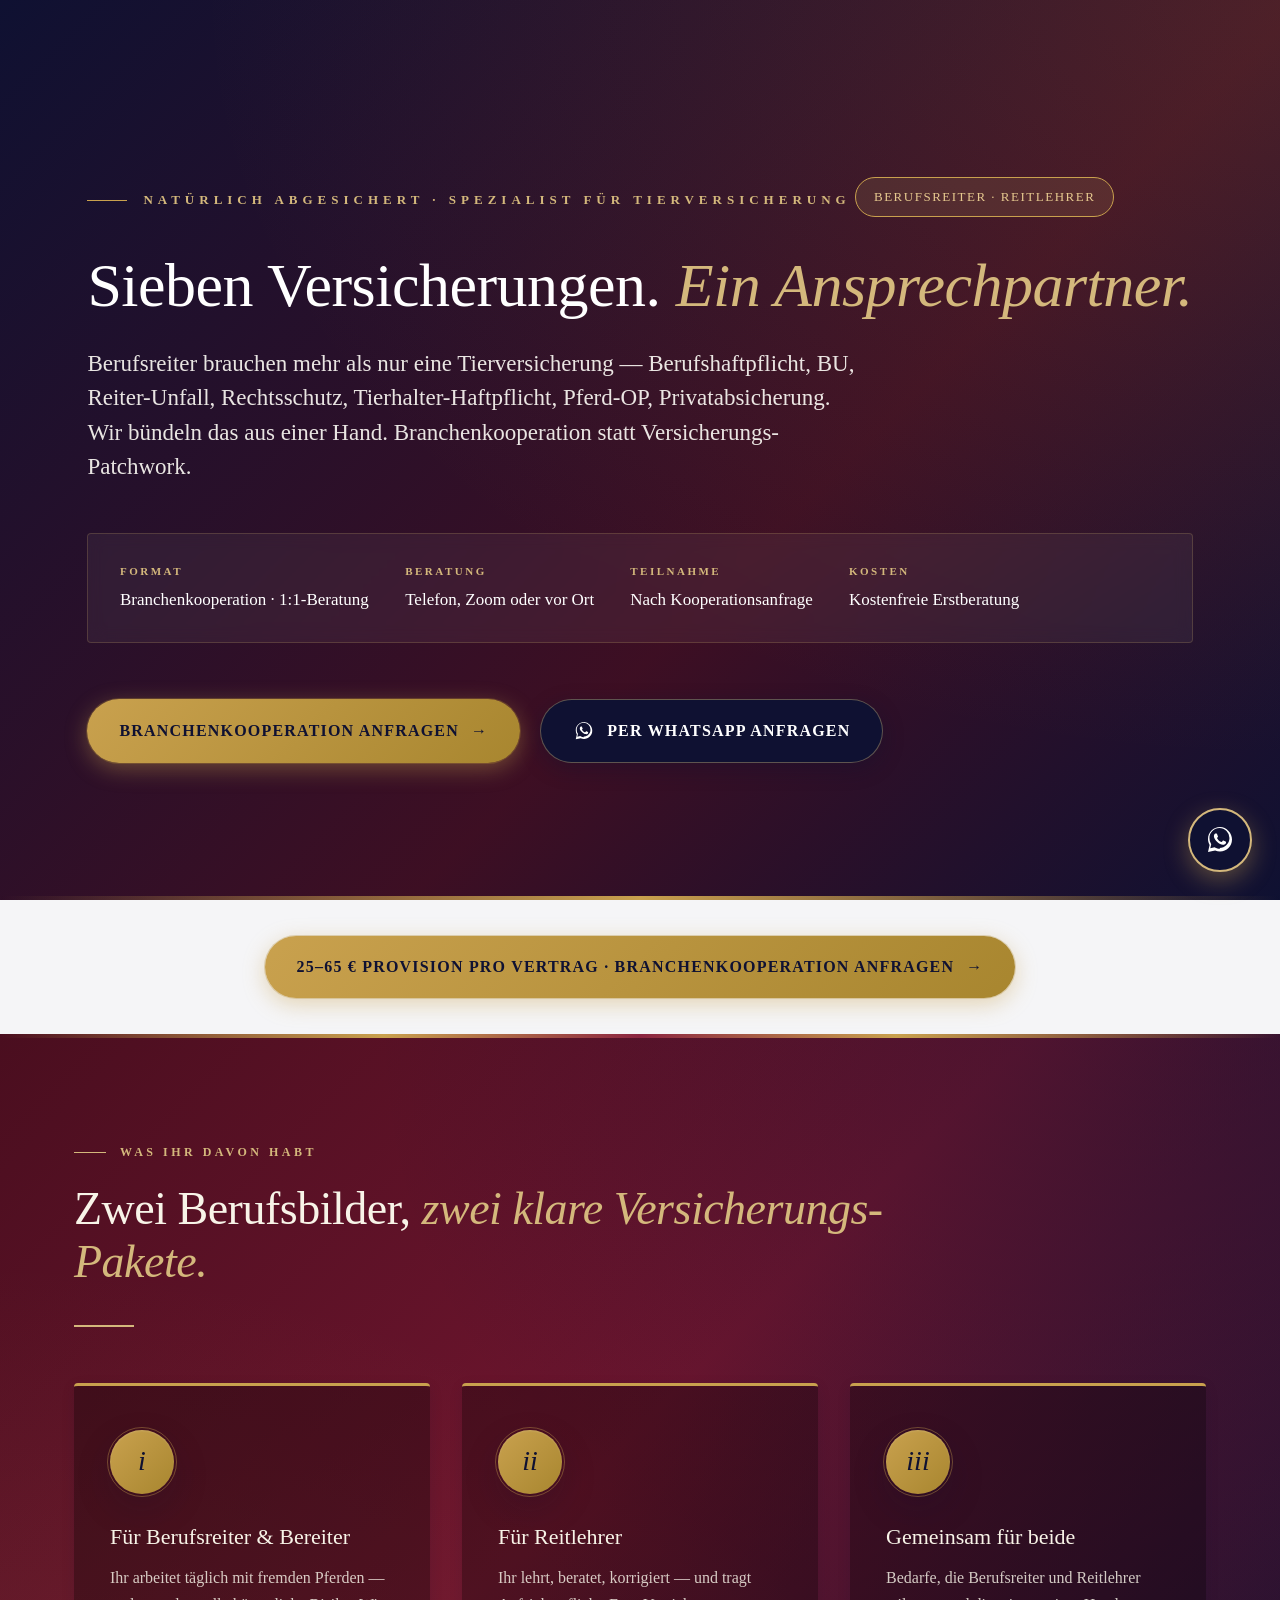
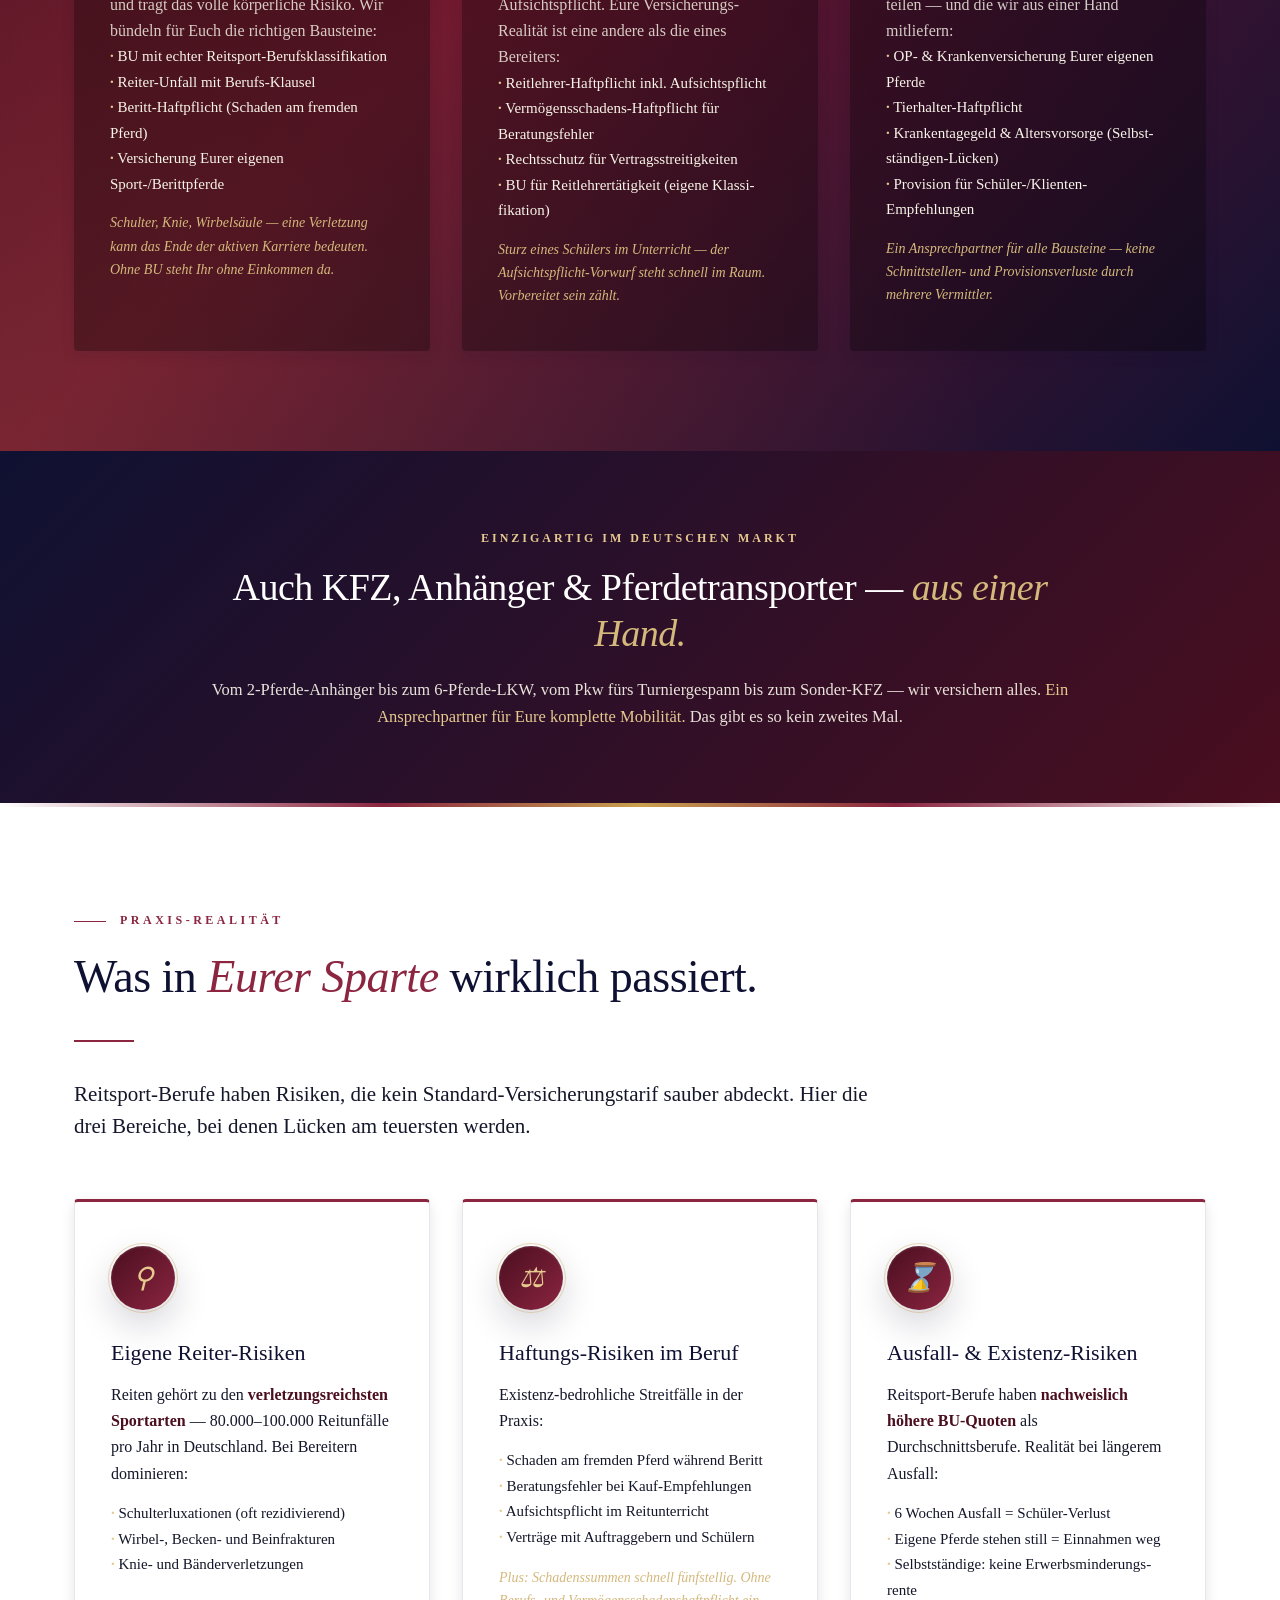
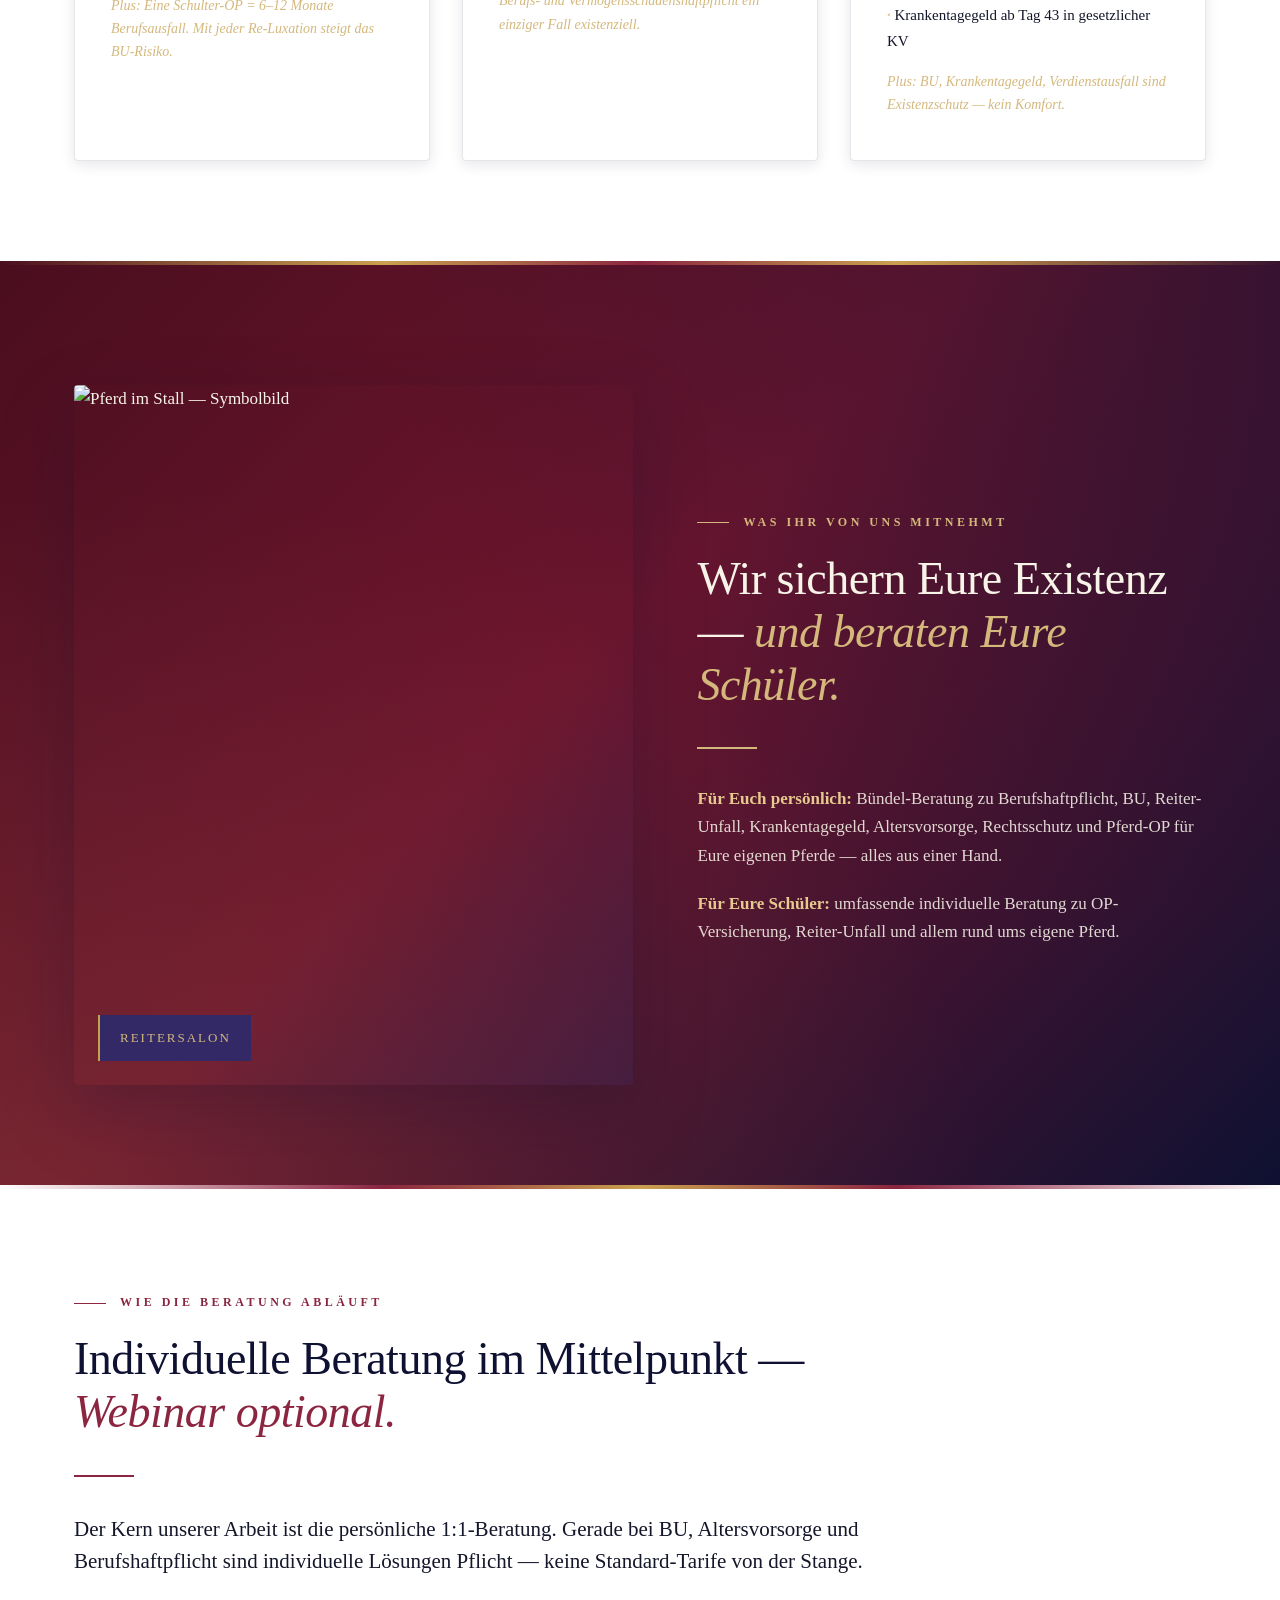
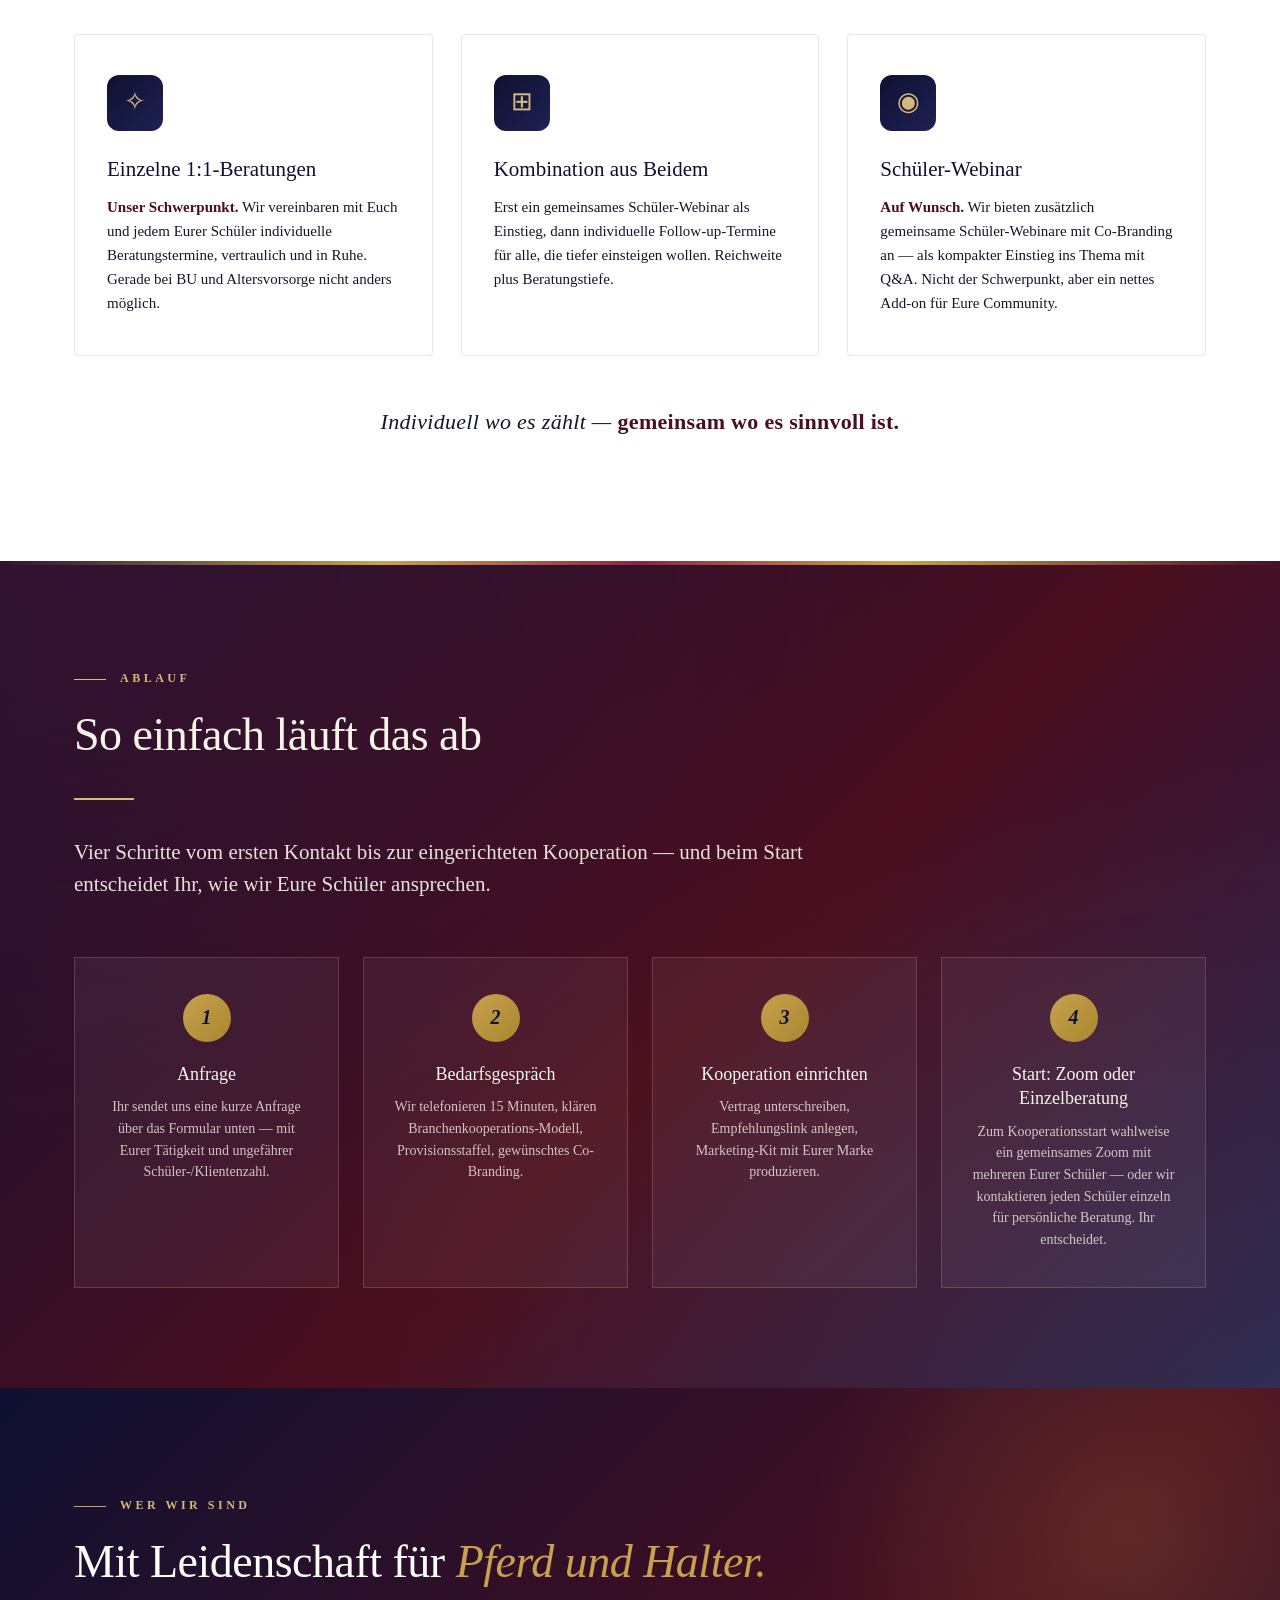
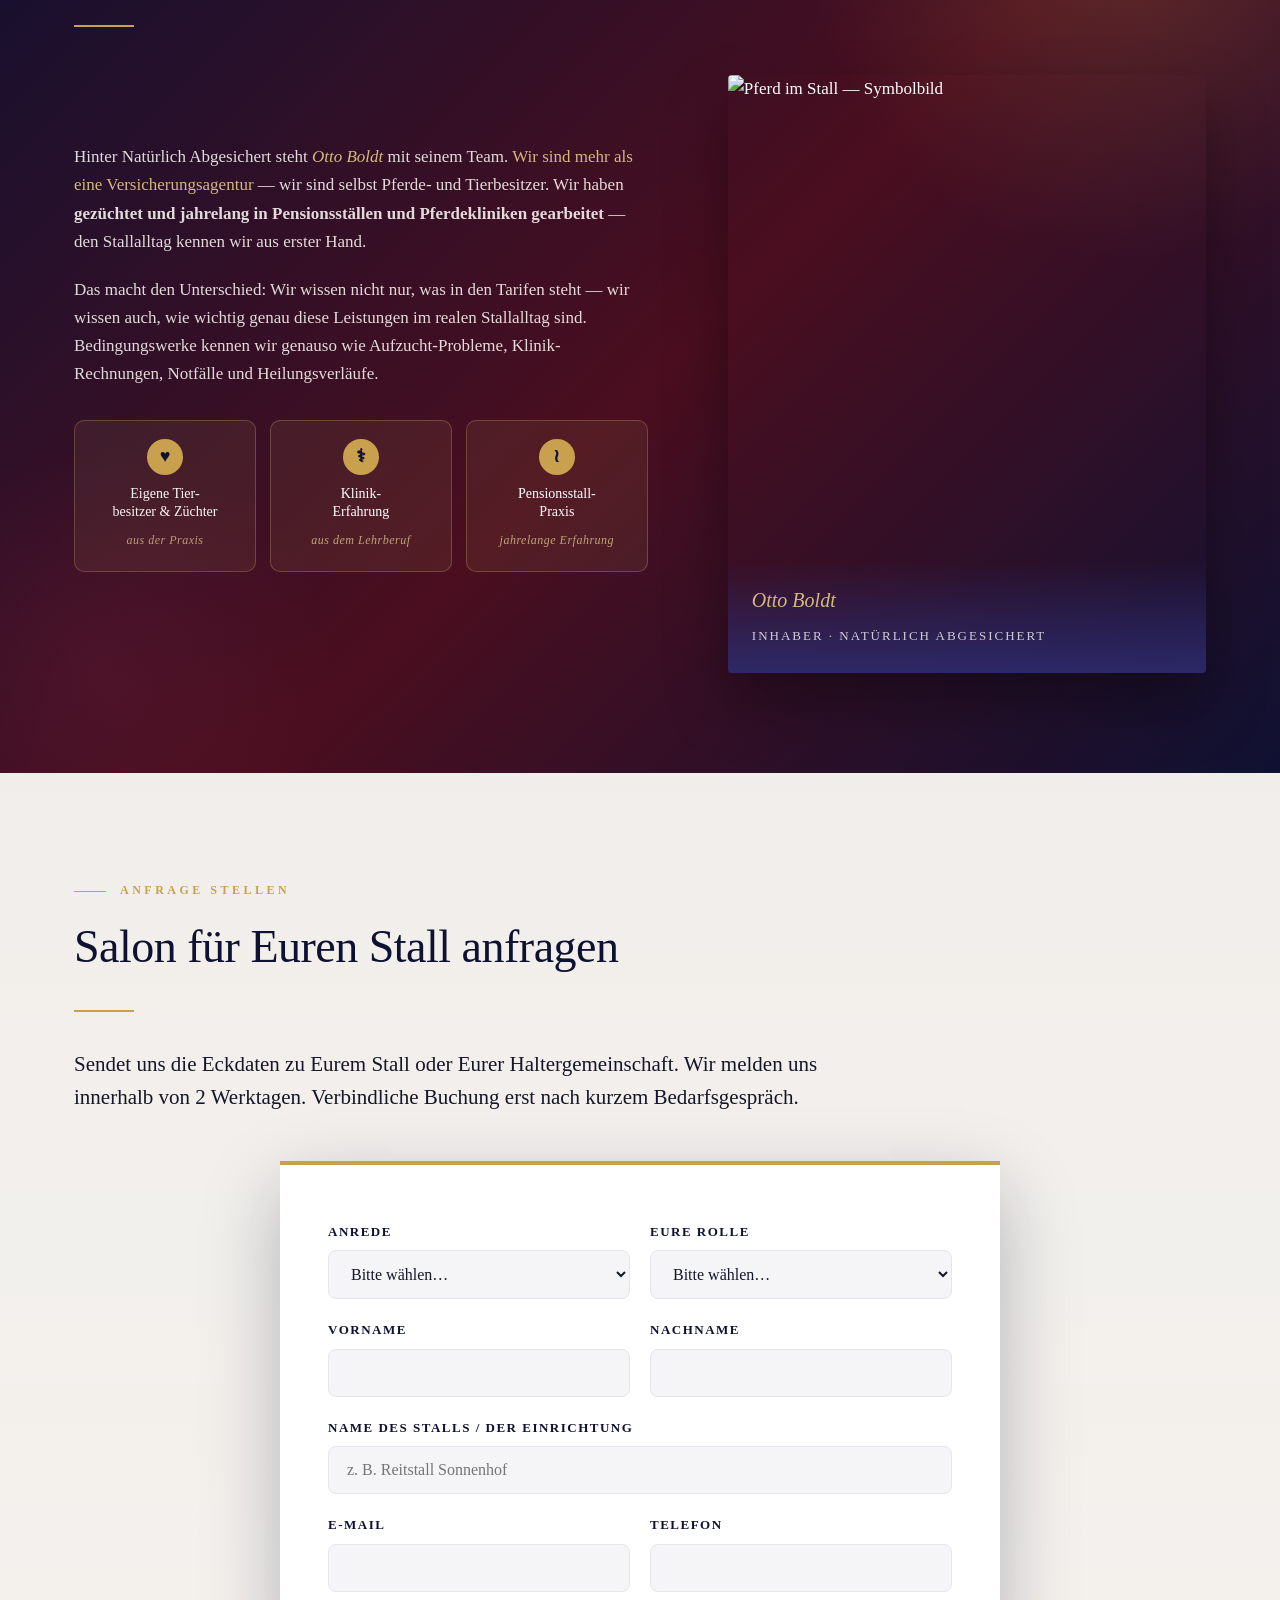
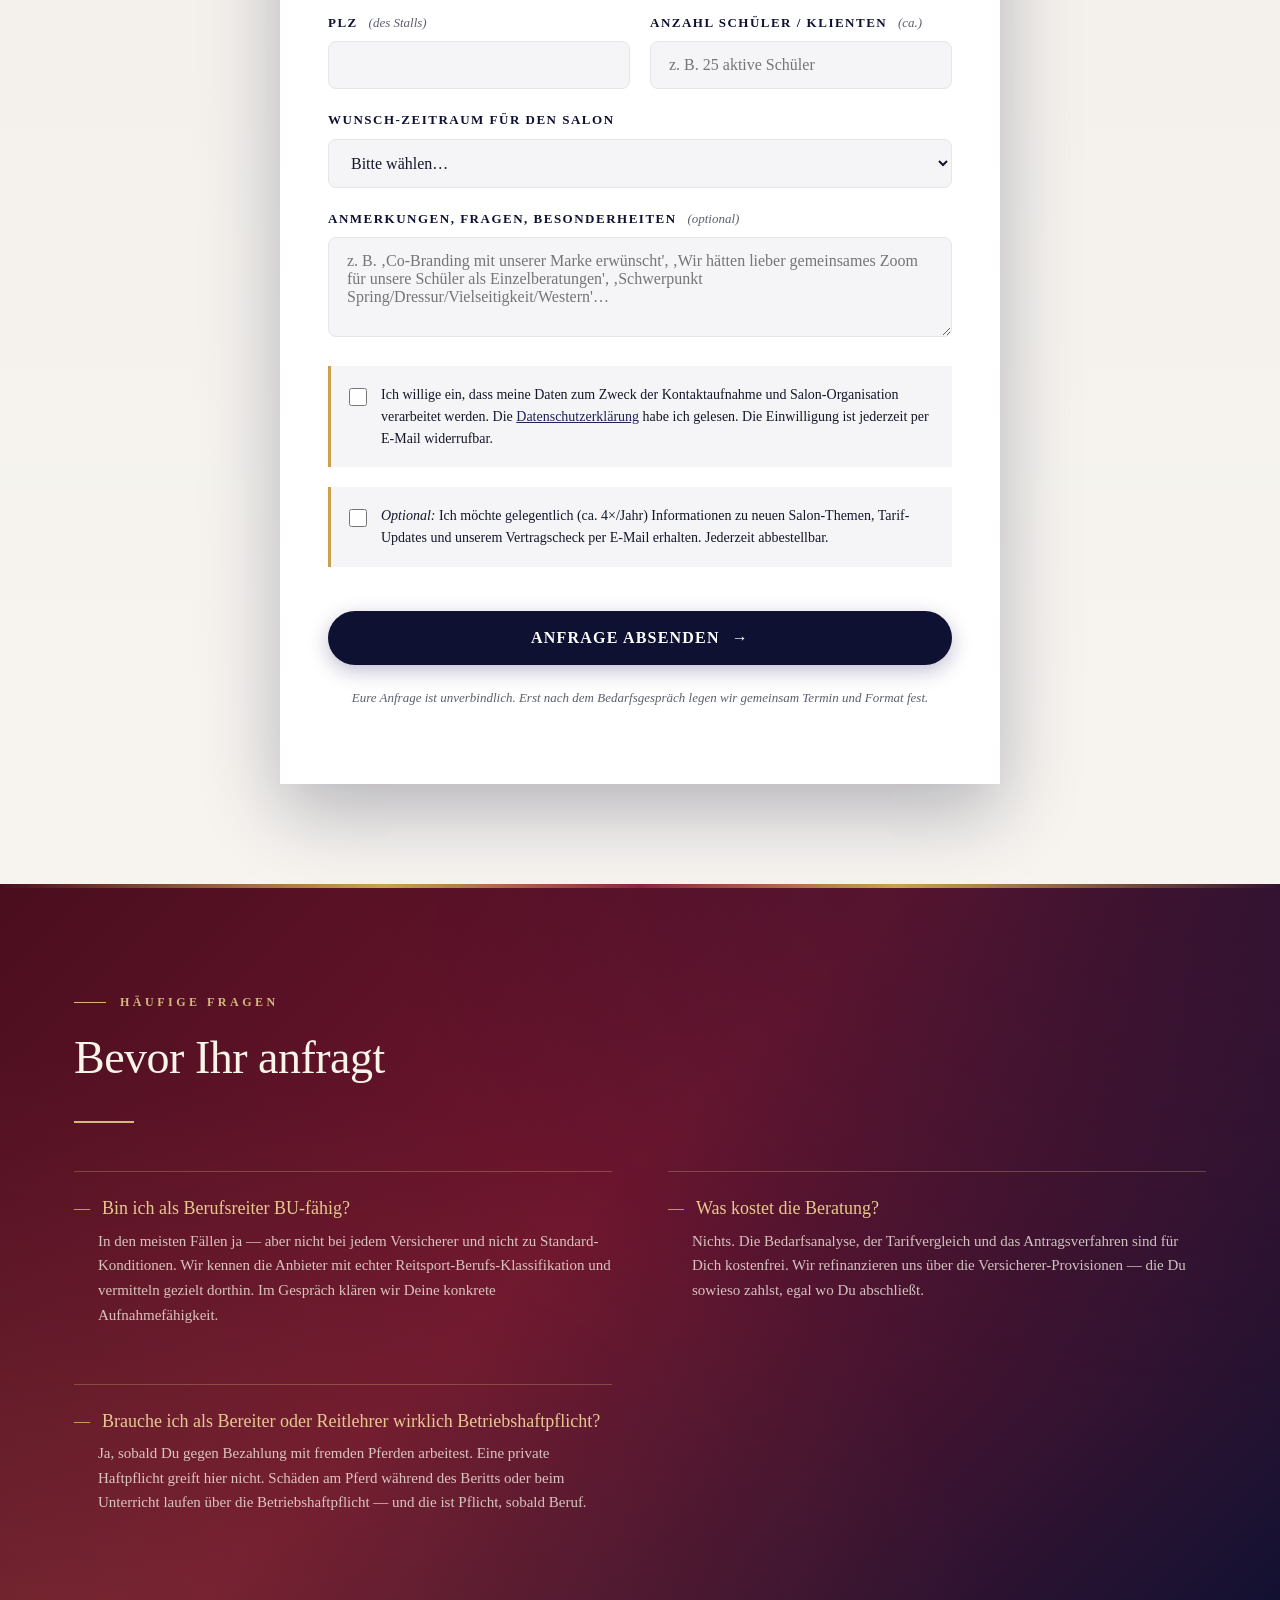
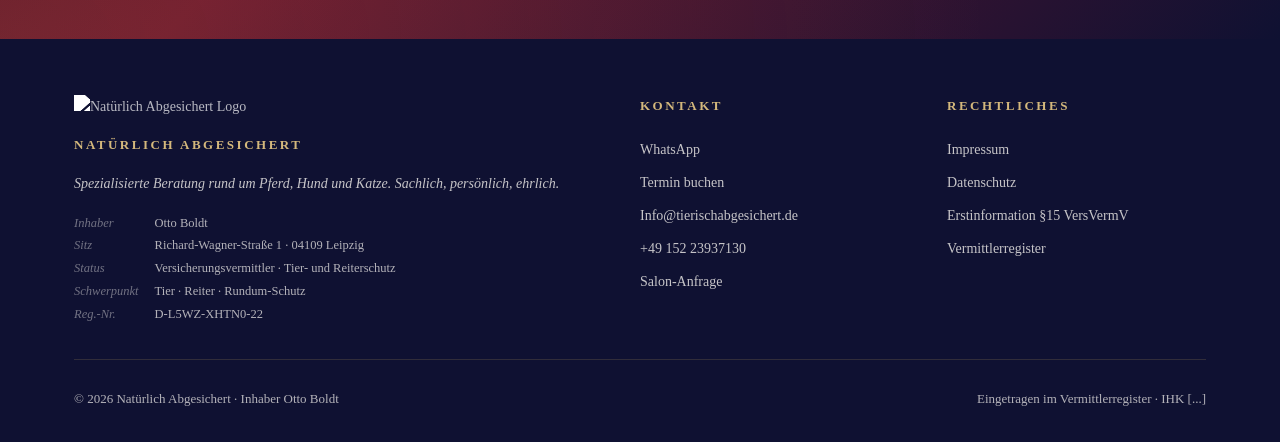
==== commit 9e44838b: "Natürlich-Abgesichert-Logo im Footer aller 4 Pages Logo von natuerlichabgesichert.de/wp-content/uplo" ====
--- a/berufsreiter/index.html
+++ b/berufsreiter/index.html
@@ -2061,6 +2061,10 @@
   <div class="container">
     <div class="footer-grid">
       <div>
+        <img src="https://natuerlichabgesichert.de/wp-content/uploads/2022/04/Logo-5.svg"
+             alt="Natürlich Abgesichert Logo"
+             style="width: 180px; height: auto; margin-bottom: 16px; filter: brightness(0) invert(1) sepia(1) saturate(2) hue-rotate(20deg) brightness(1.4);"
+             loading="lazy">
         <h4>Natürlich Abgesichert</h4>
         <p style="font-style: italic; line-height: 1.7; color: rgba(250, 247, 242, 0.78); margin-bottom: 18px;">
           Spezialisierte Beratung rund um Pferd, Hund und Katze.
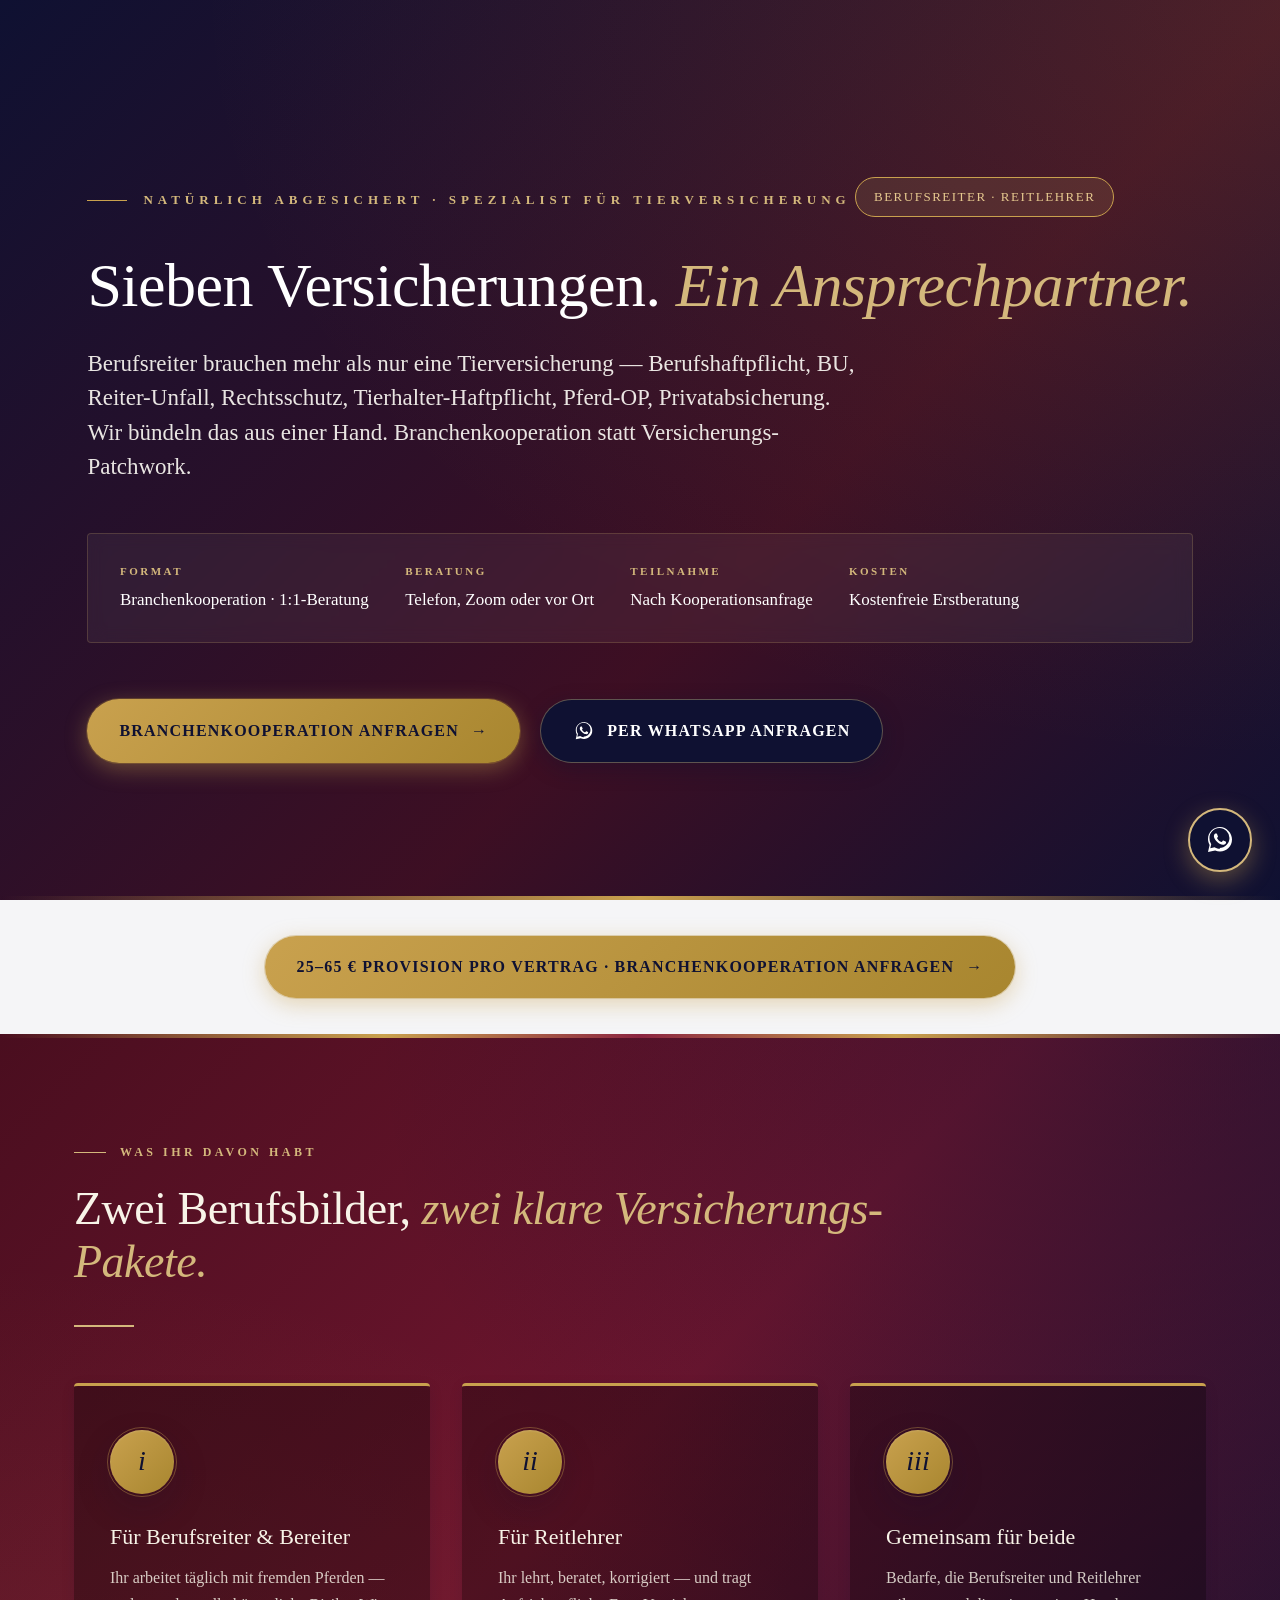
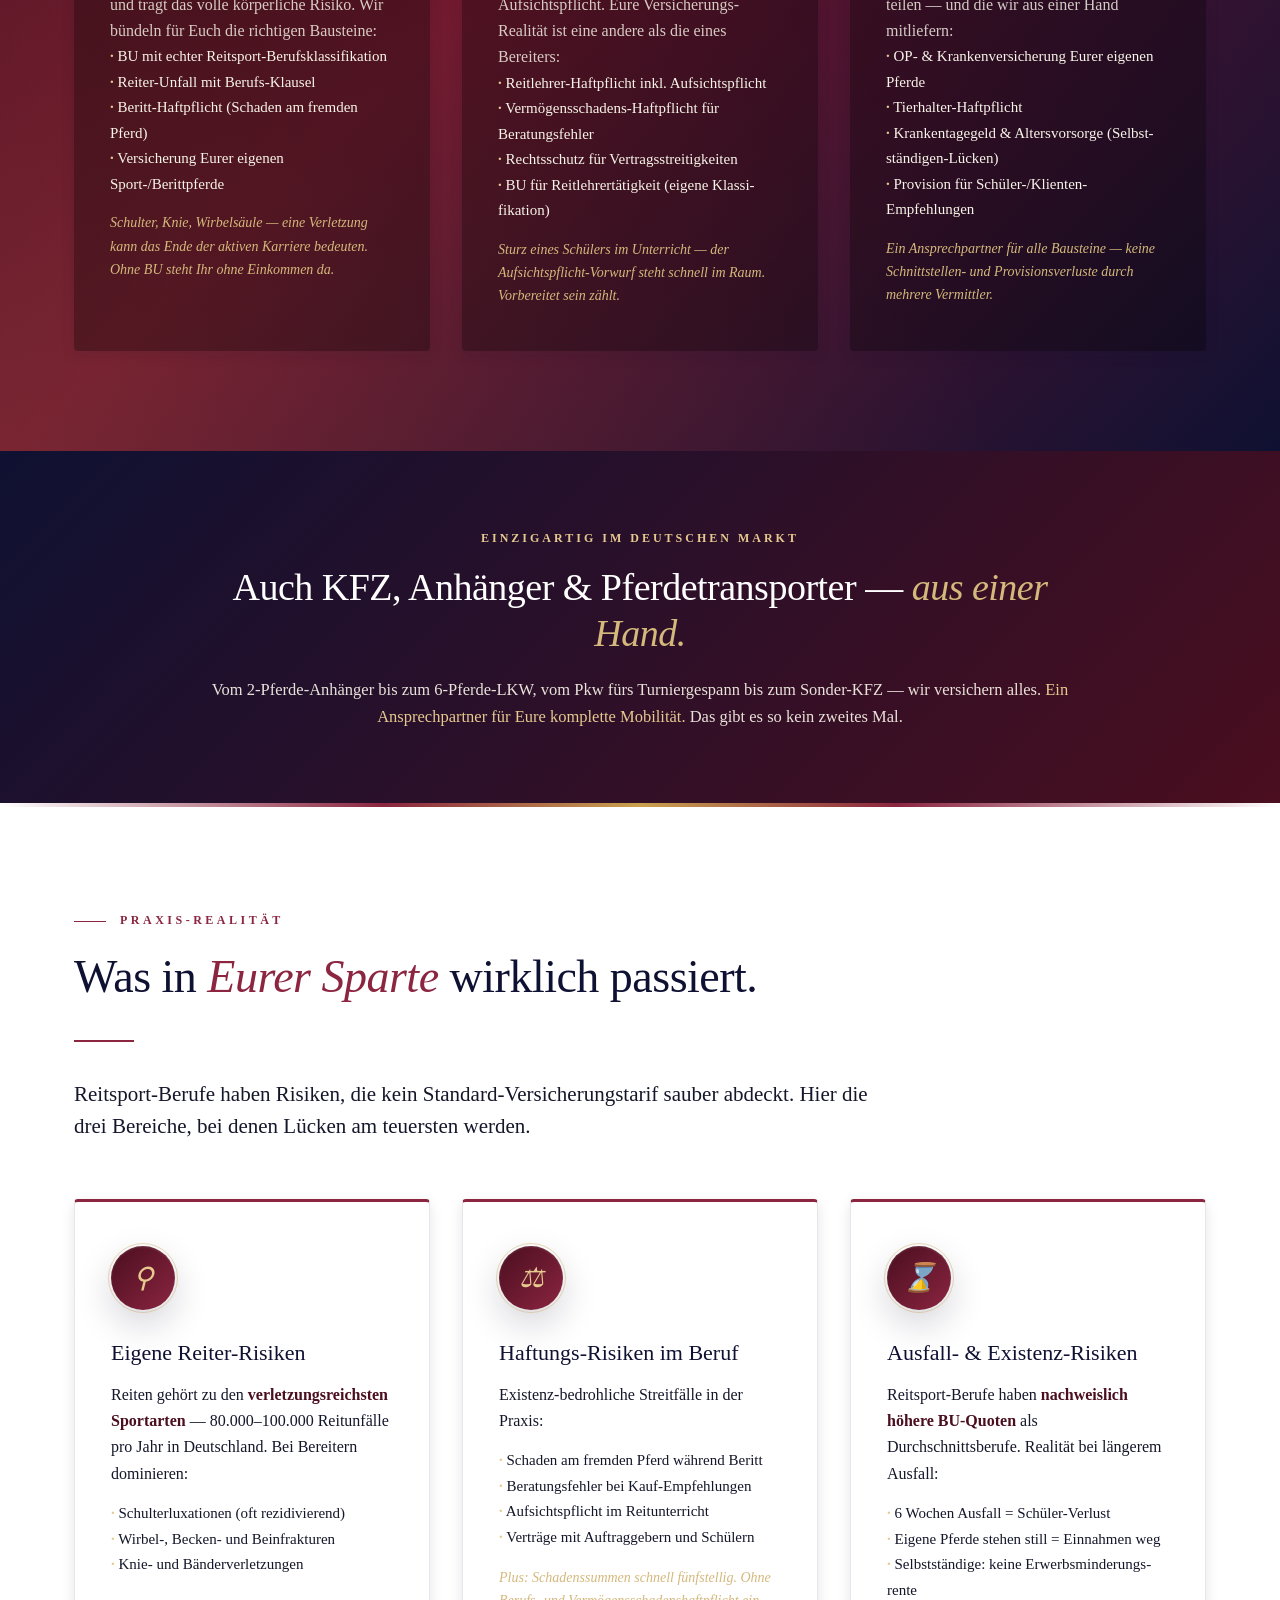
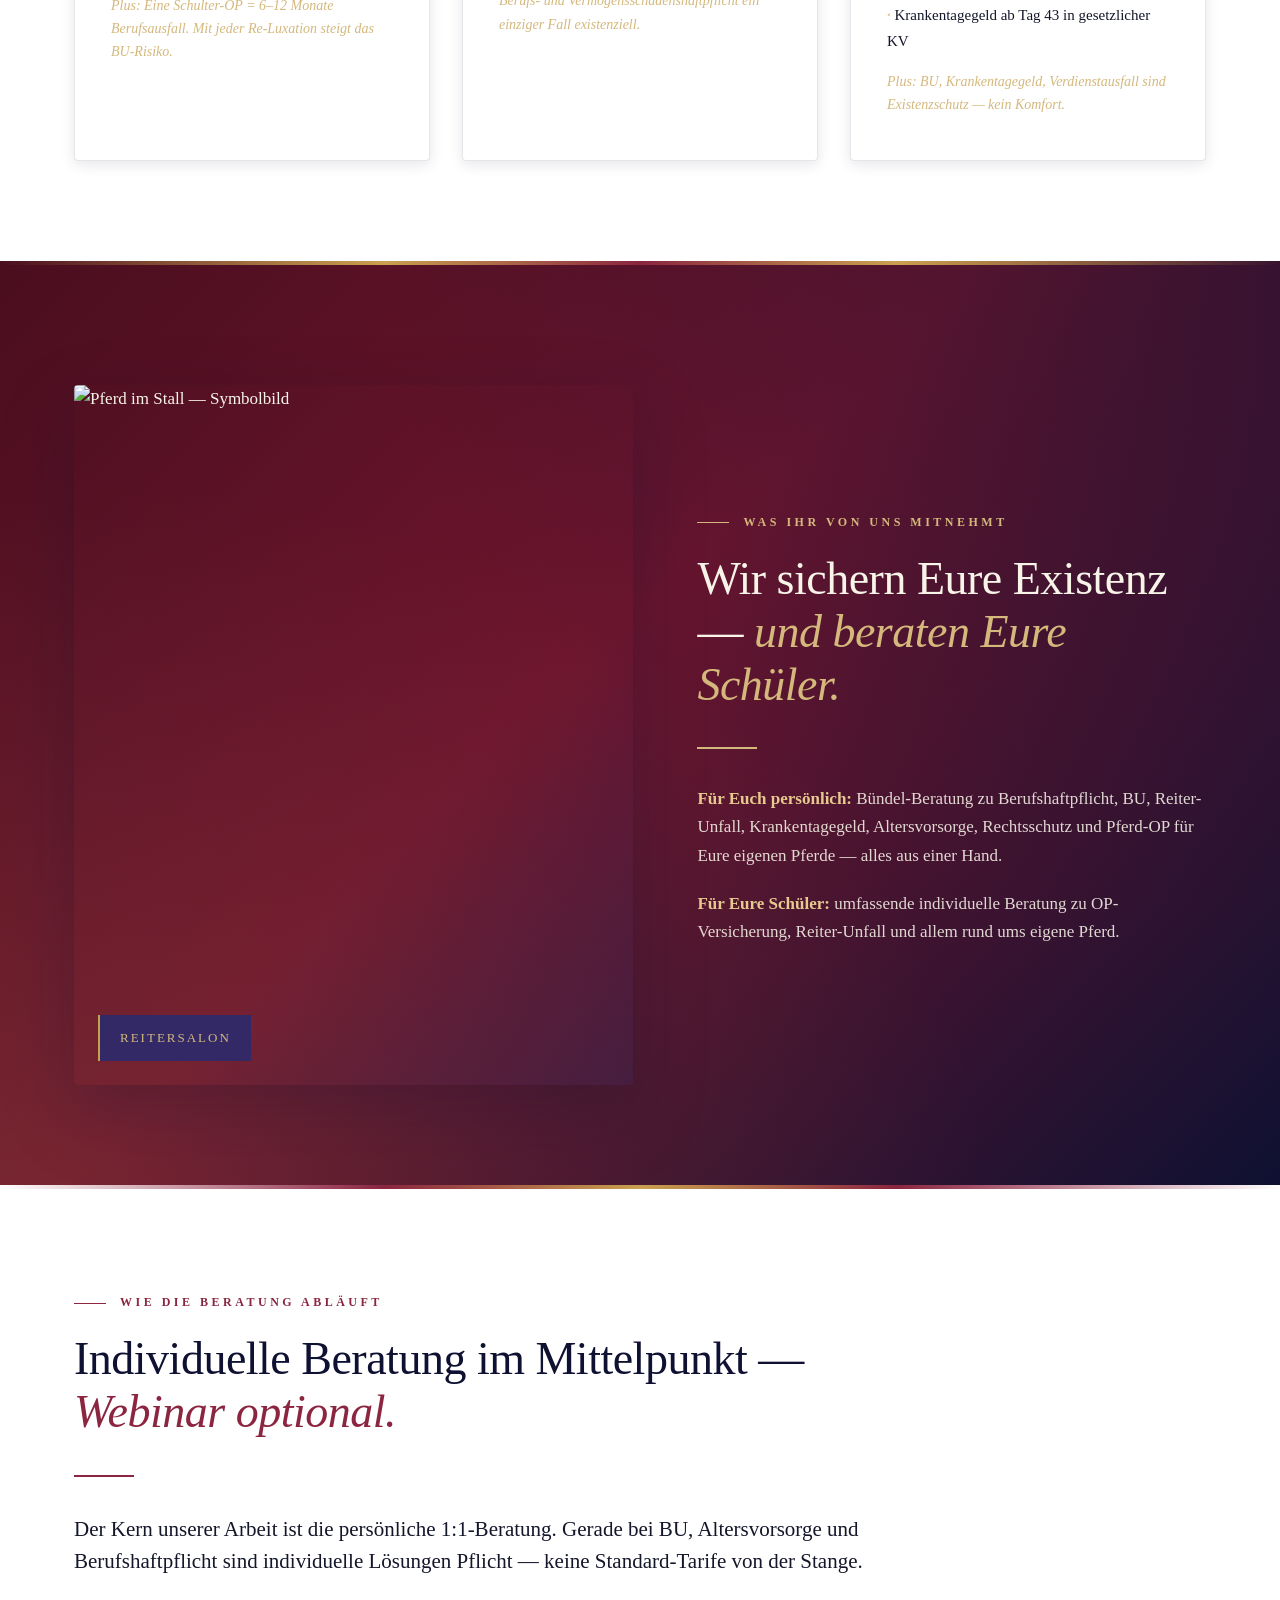
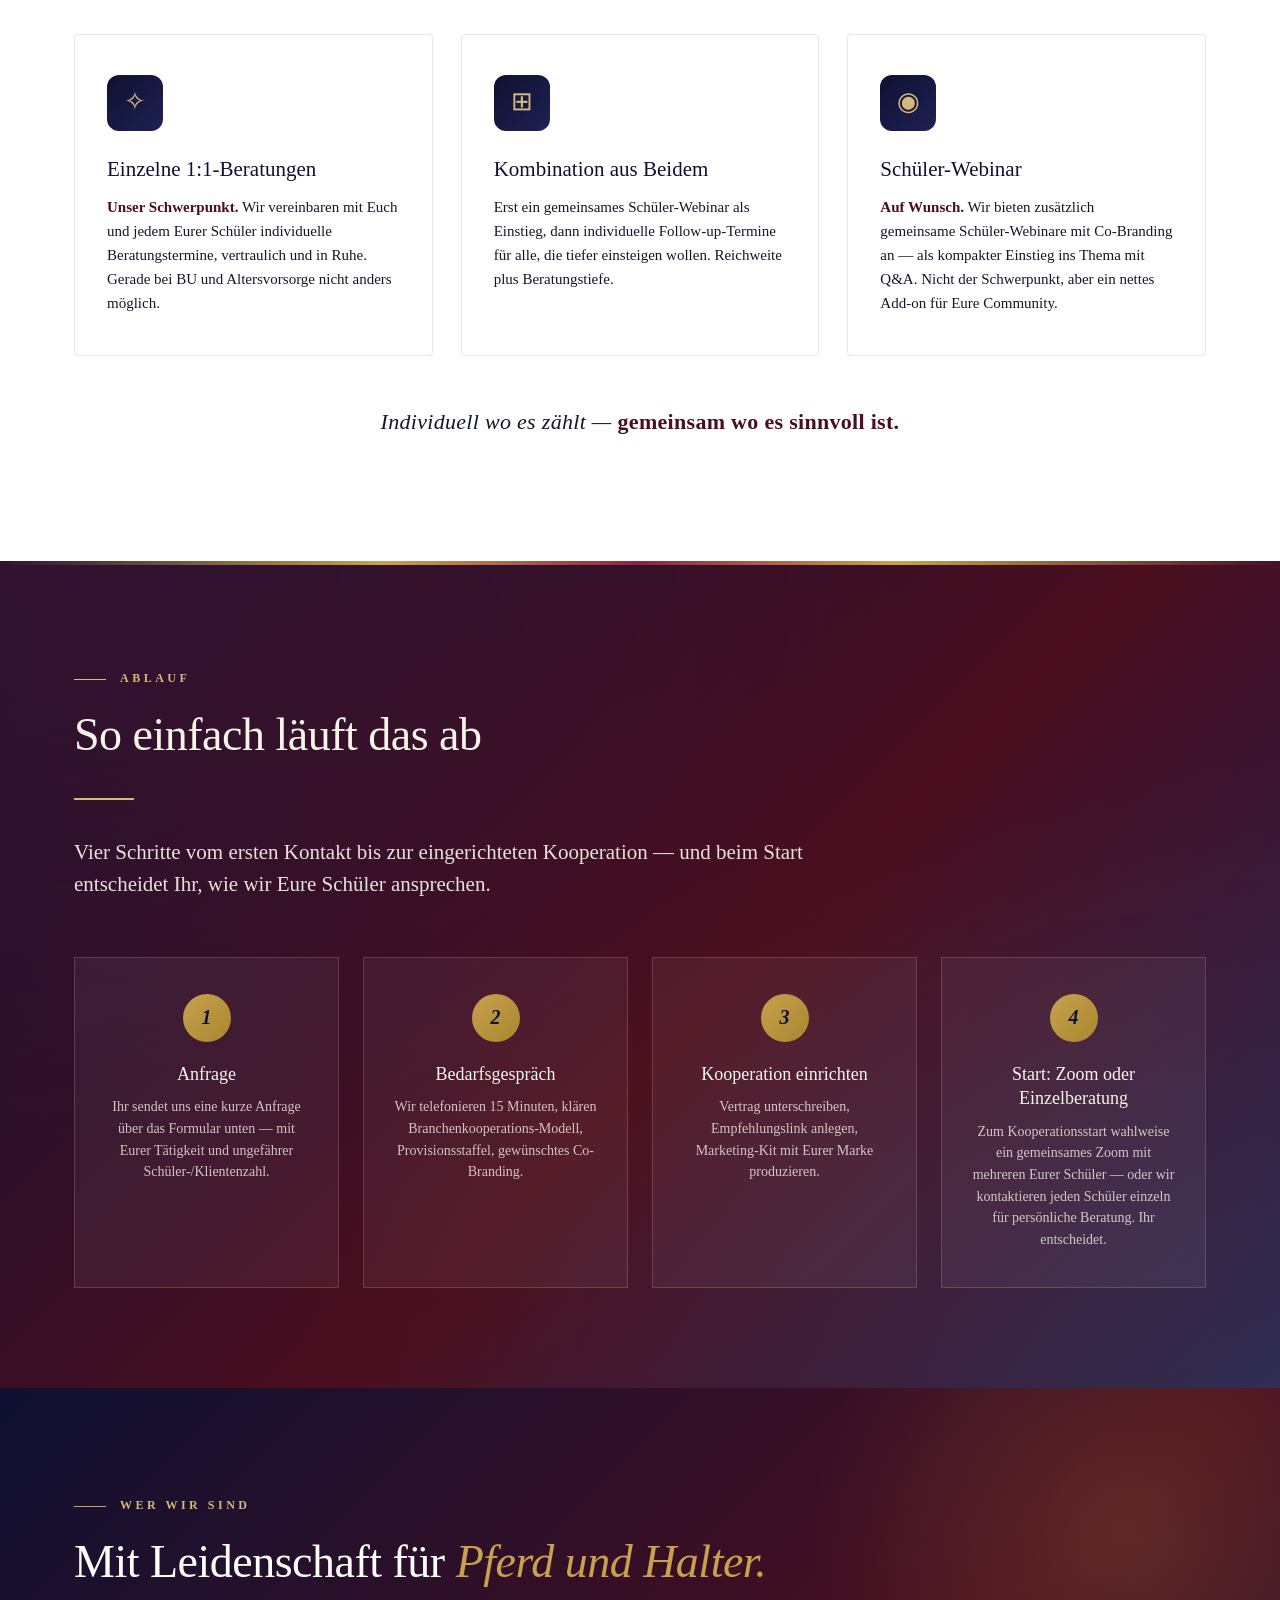
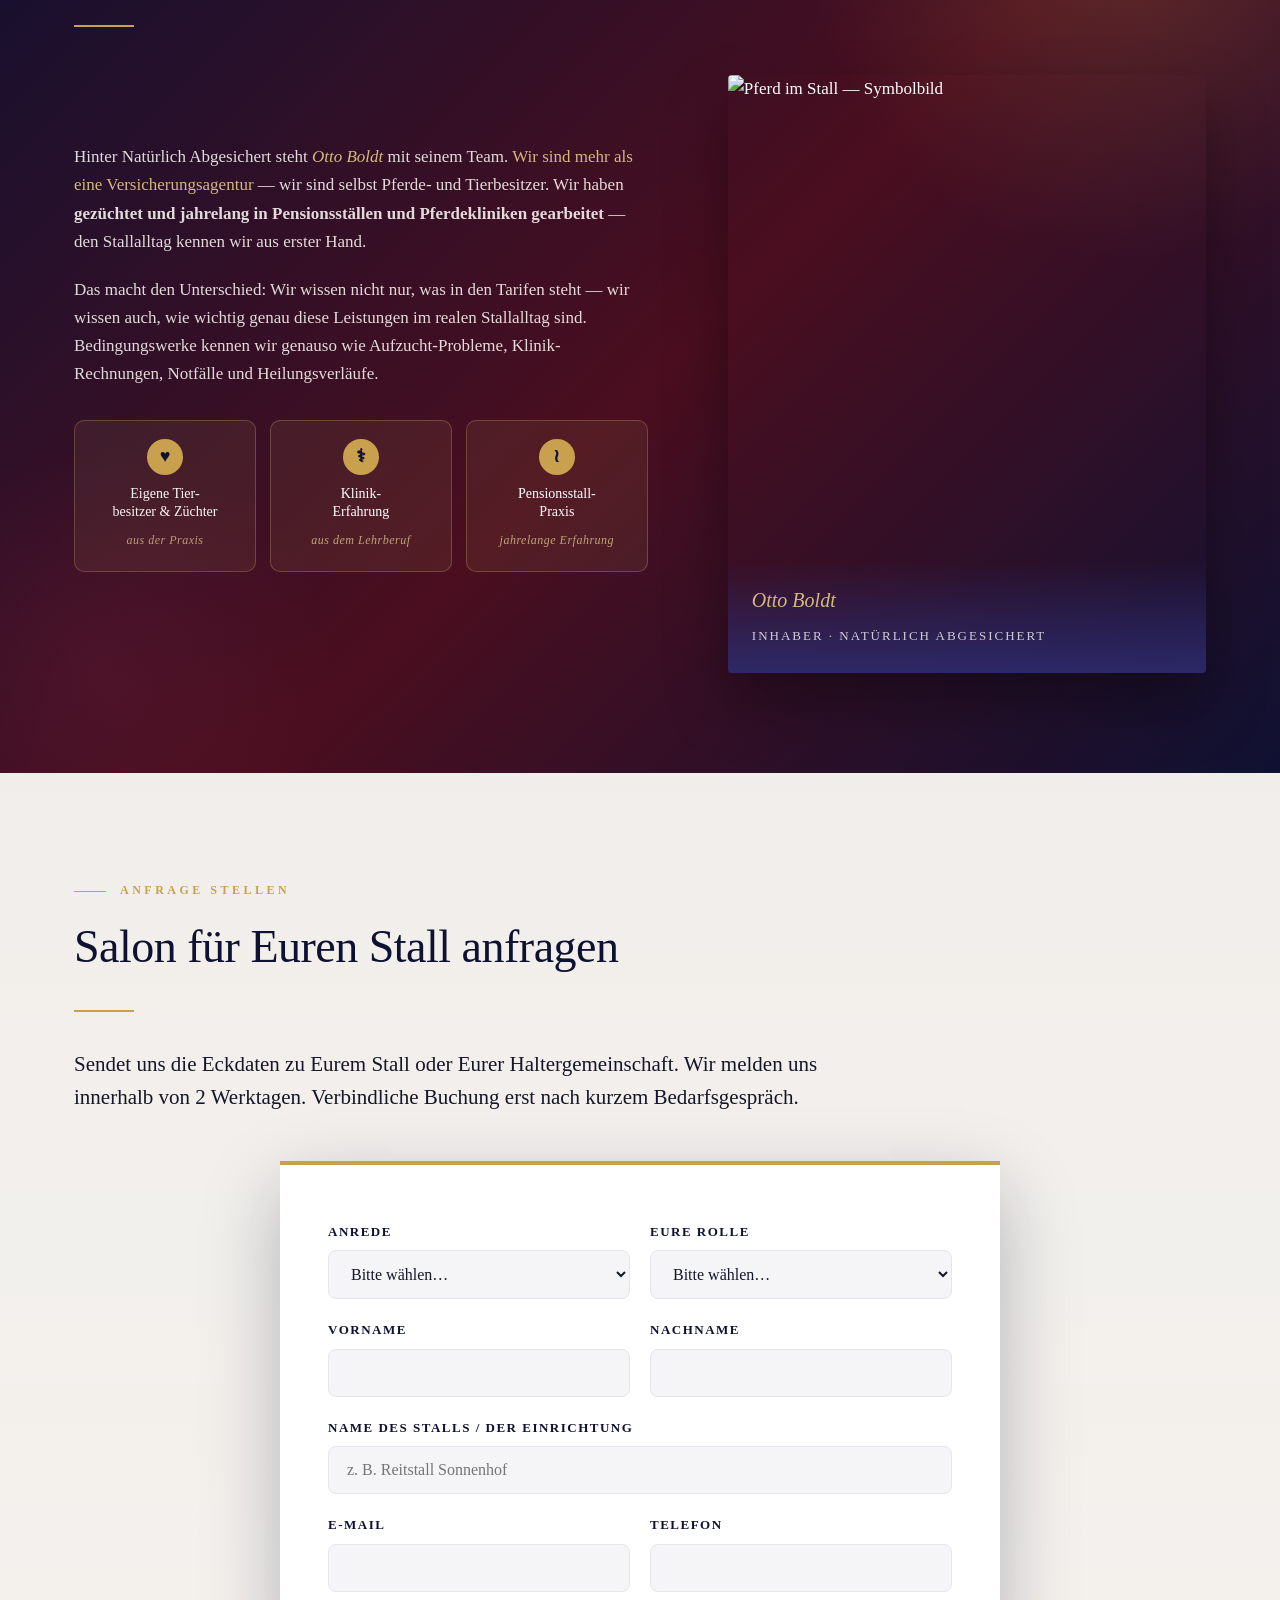
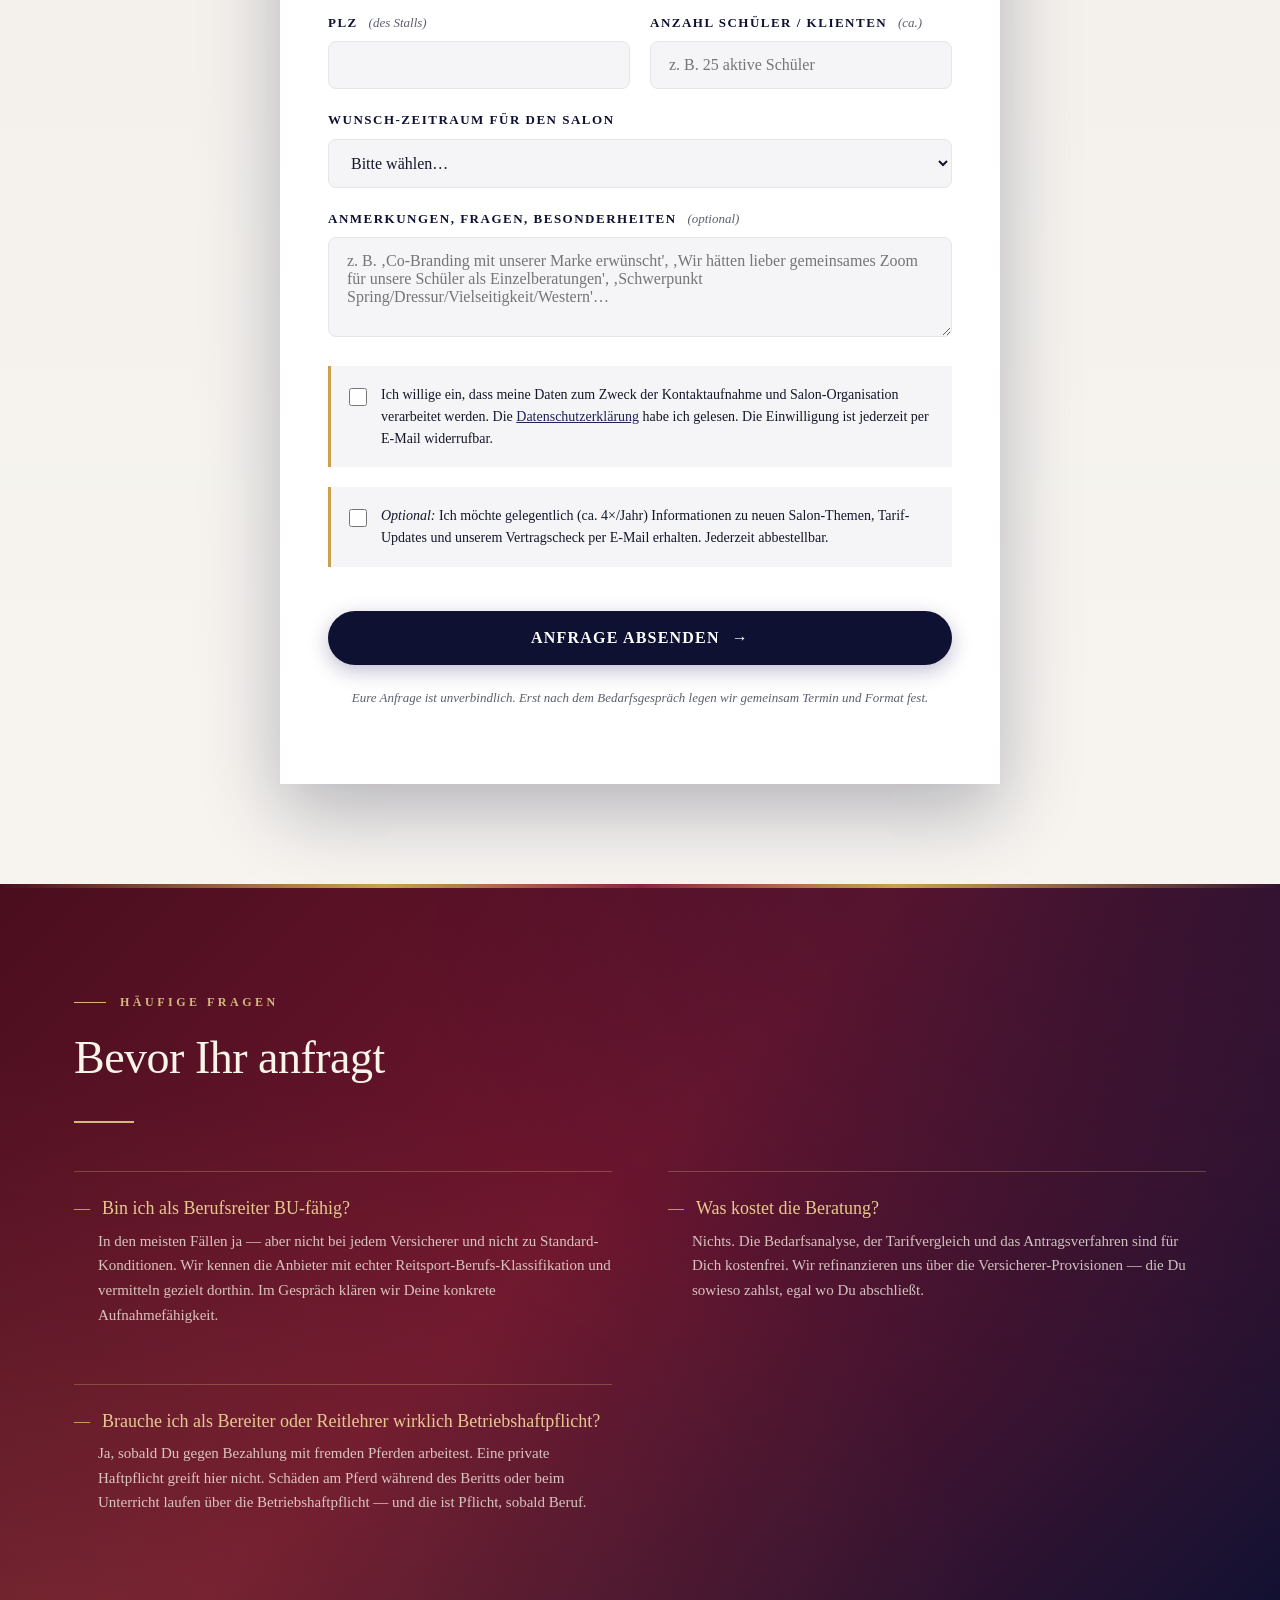
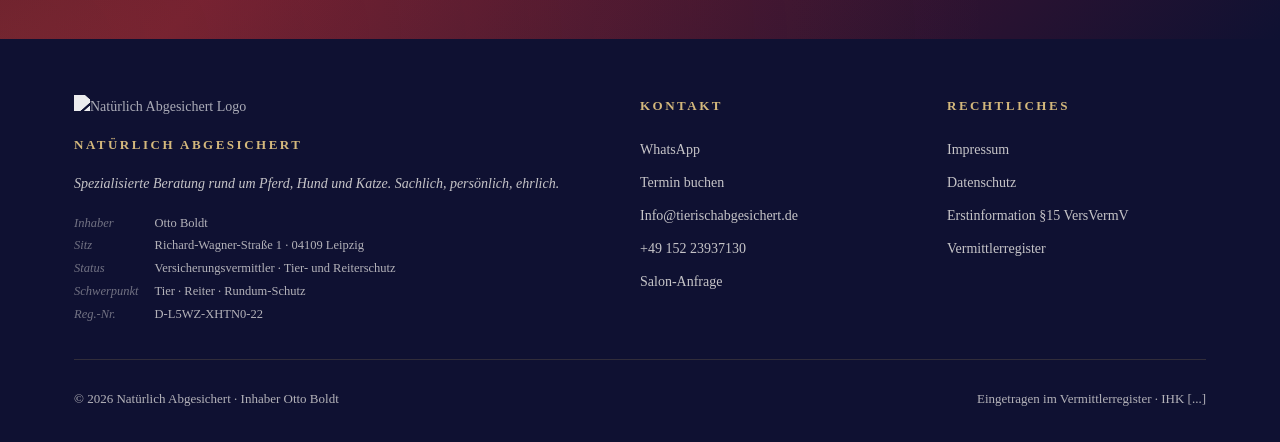
==== commit 2b199359: "Logo-Filter vereinfacht: nur invert -> weiss (sichtbar)" ====
--- a/berufsreiter/index.html
+++ b/berufsreiter/index.html
@@ -2063,7 +2063,7 @@
       <div>
         <img src="https://natuerlichabgesichert.de/wp-content/uploads/2022/04/Logo-5.svg"
              alt="Natürlich Abgesichert Logo"
-             style="width: 180px; height: auto; margin-bottom: 16px; filter: brightness(0) invert(1) sepia(1) saturate(2) hue-rotate(20deg) brightness(1.4);"
+             style="width: 180px; height: auto; margin-bottom: 16px; filter: brightness(0) invert(1); opacity: 0.92;"
              loading="lazy">
         <h4>Natürlich Abgesichert</h4>
         <p style="font-style: italic; line-height: 1.7; color: rgba(250, 247, 242, 0.78); margin-bottom: 18px;">
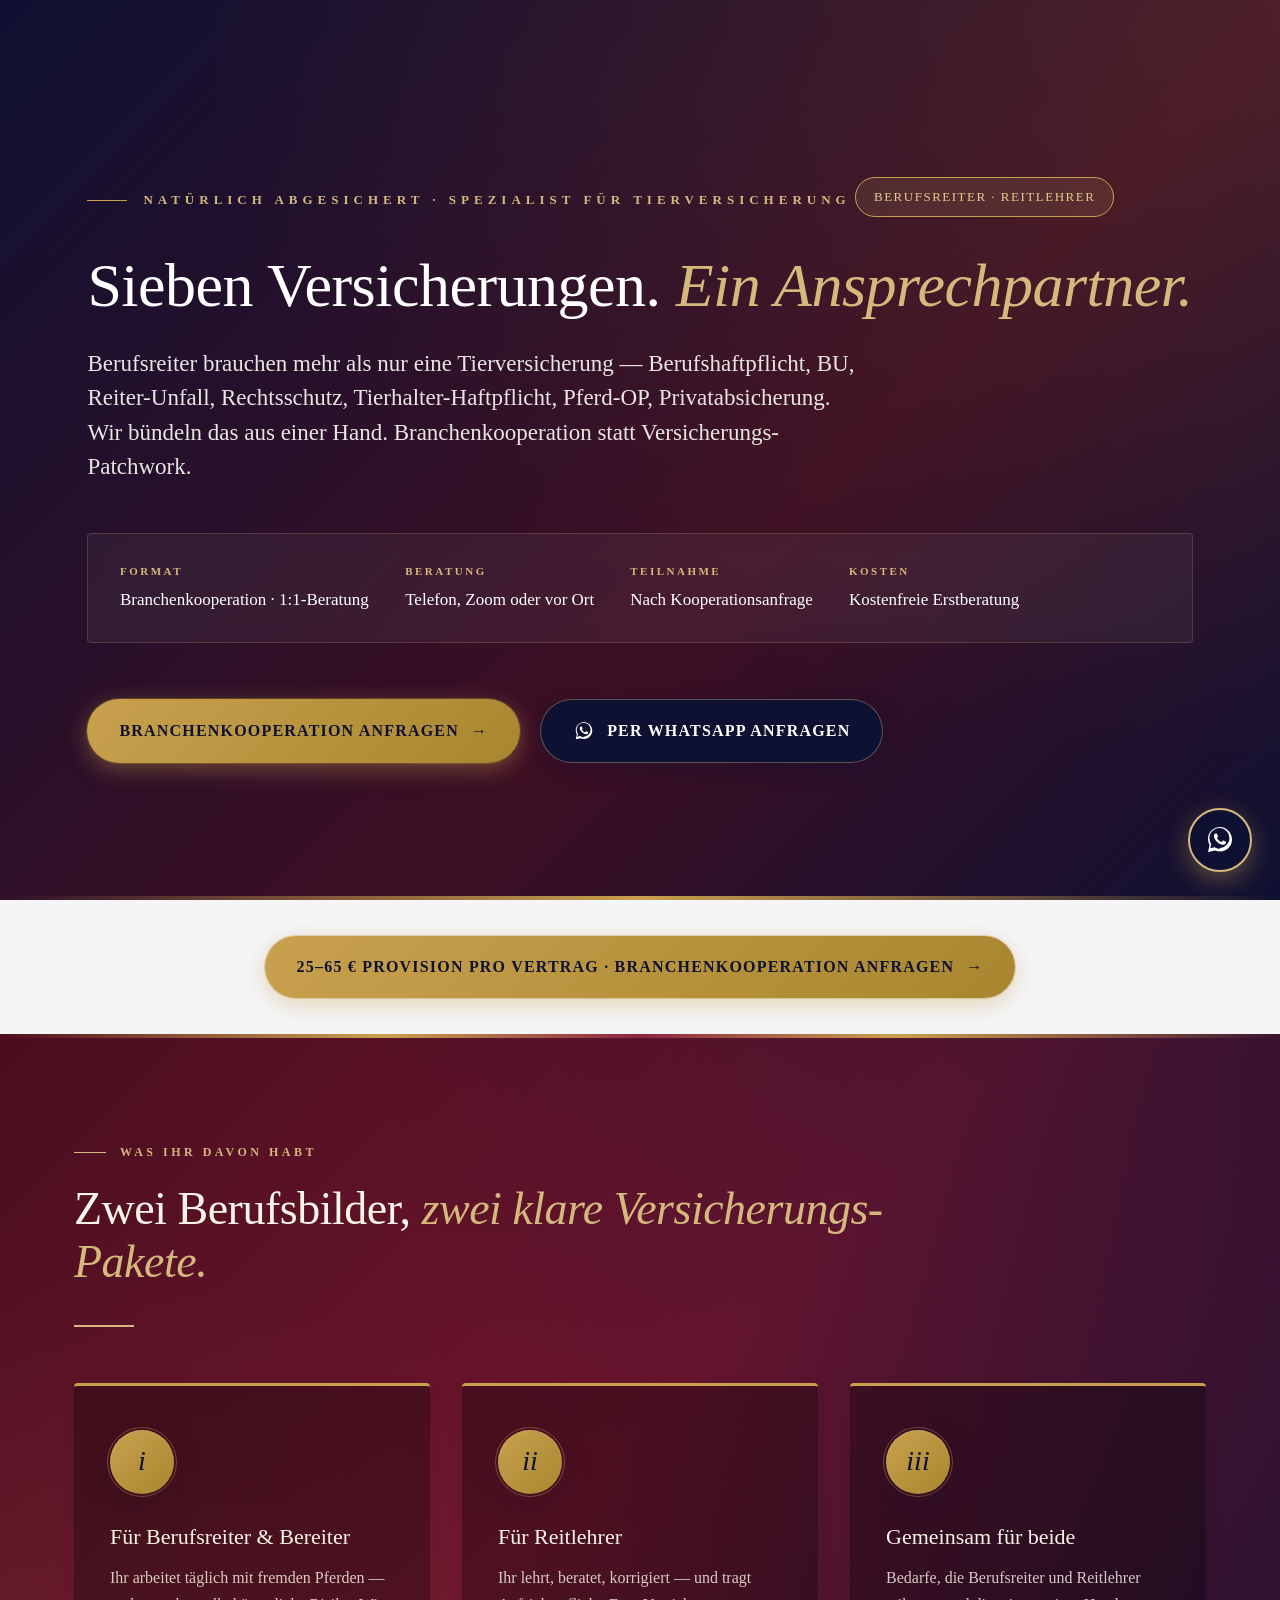
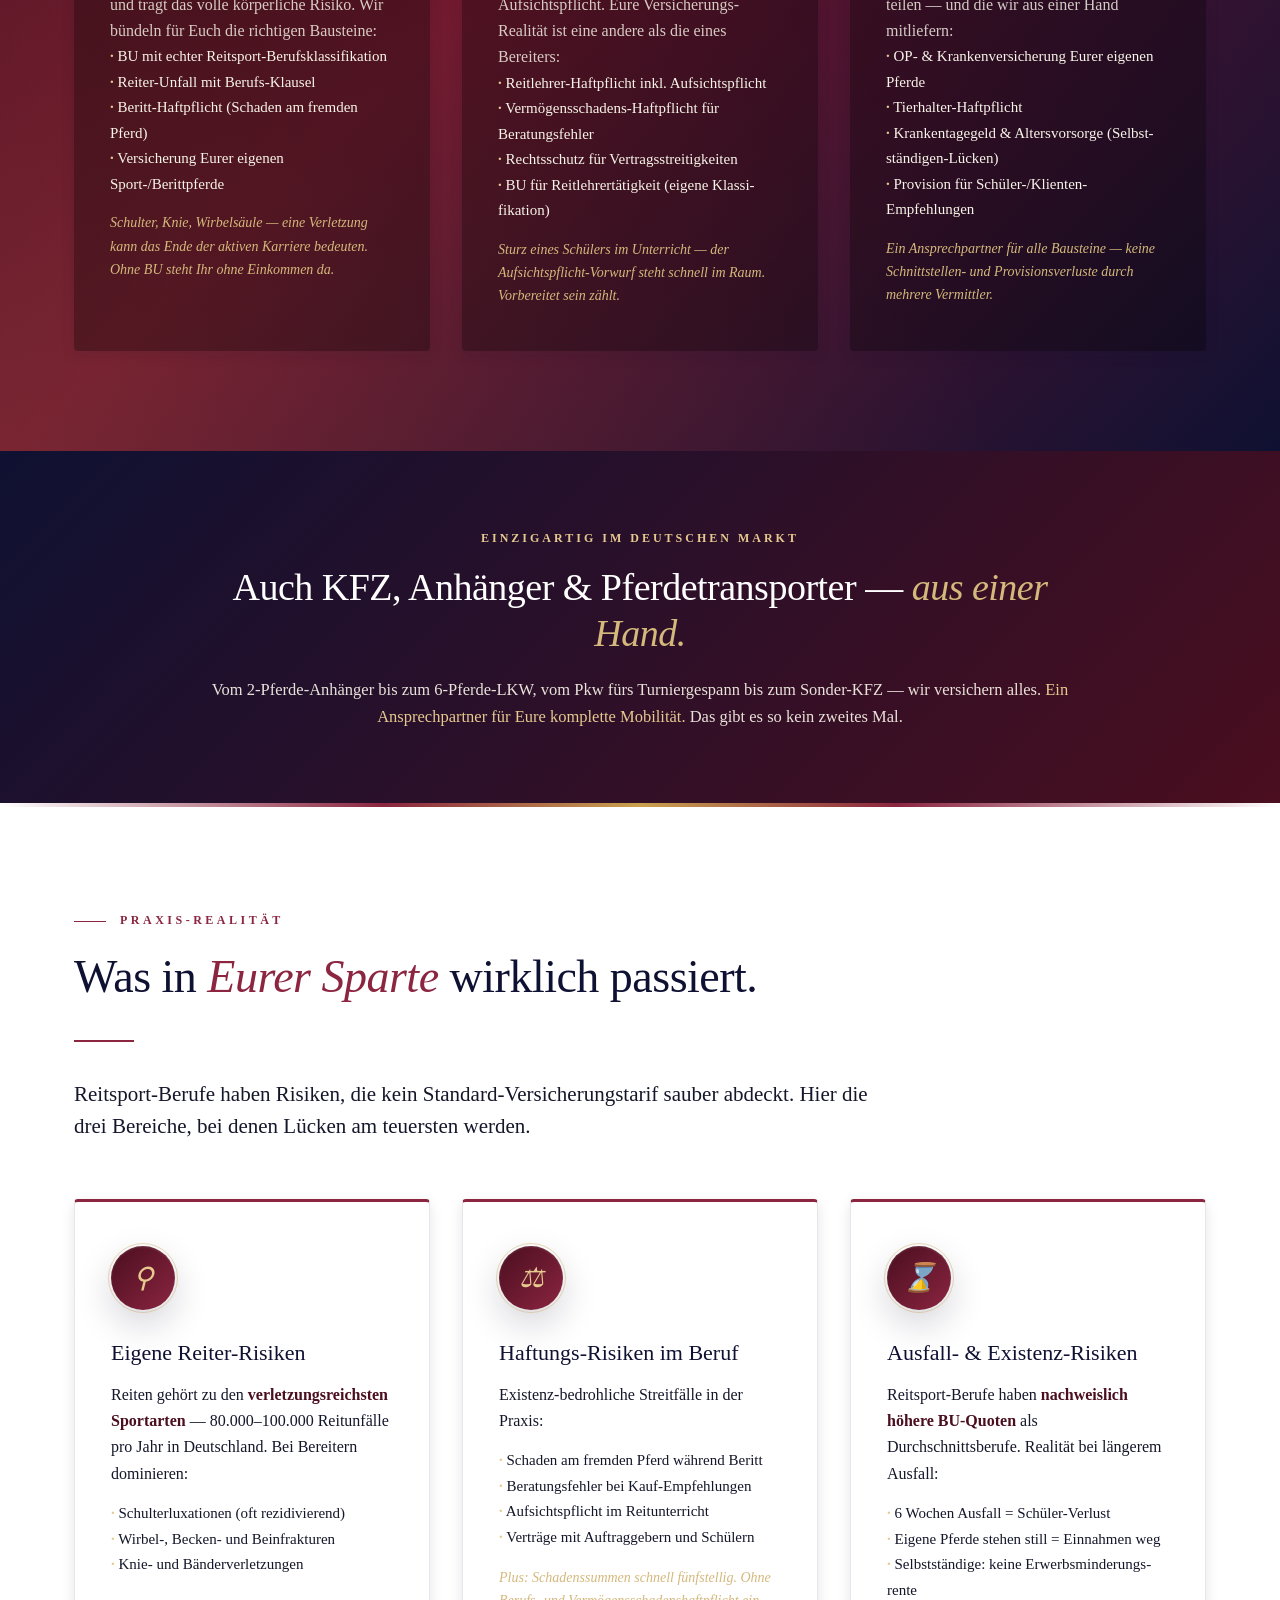
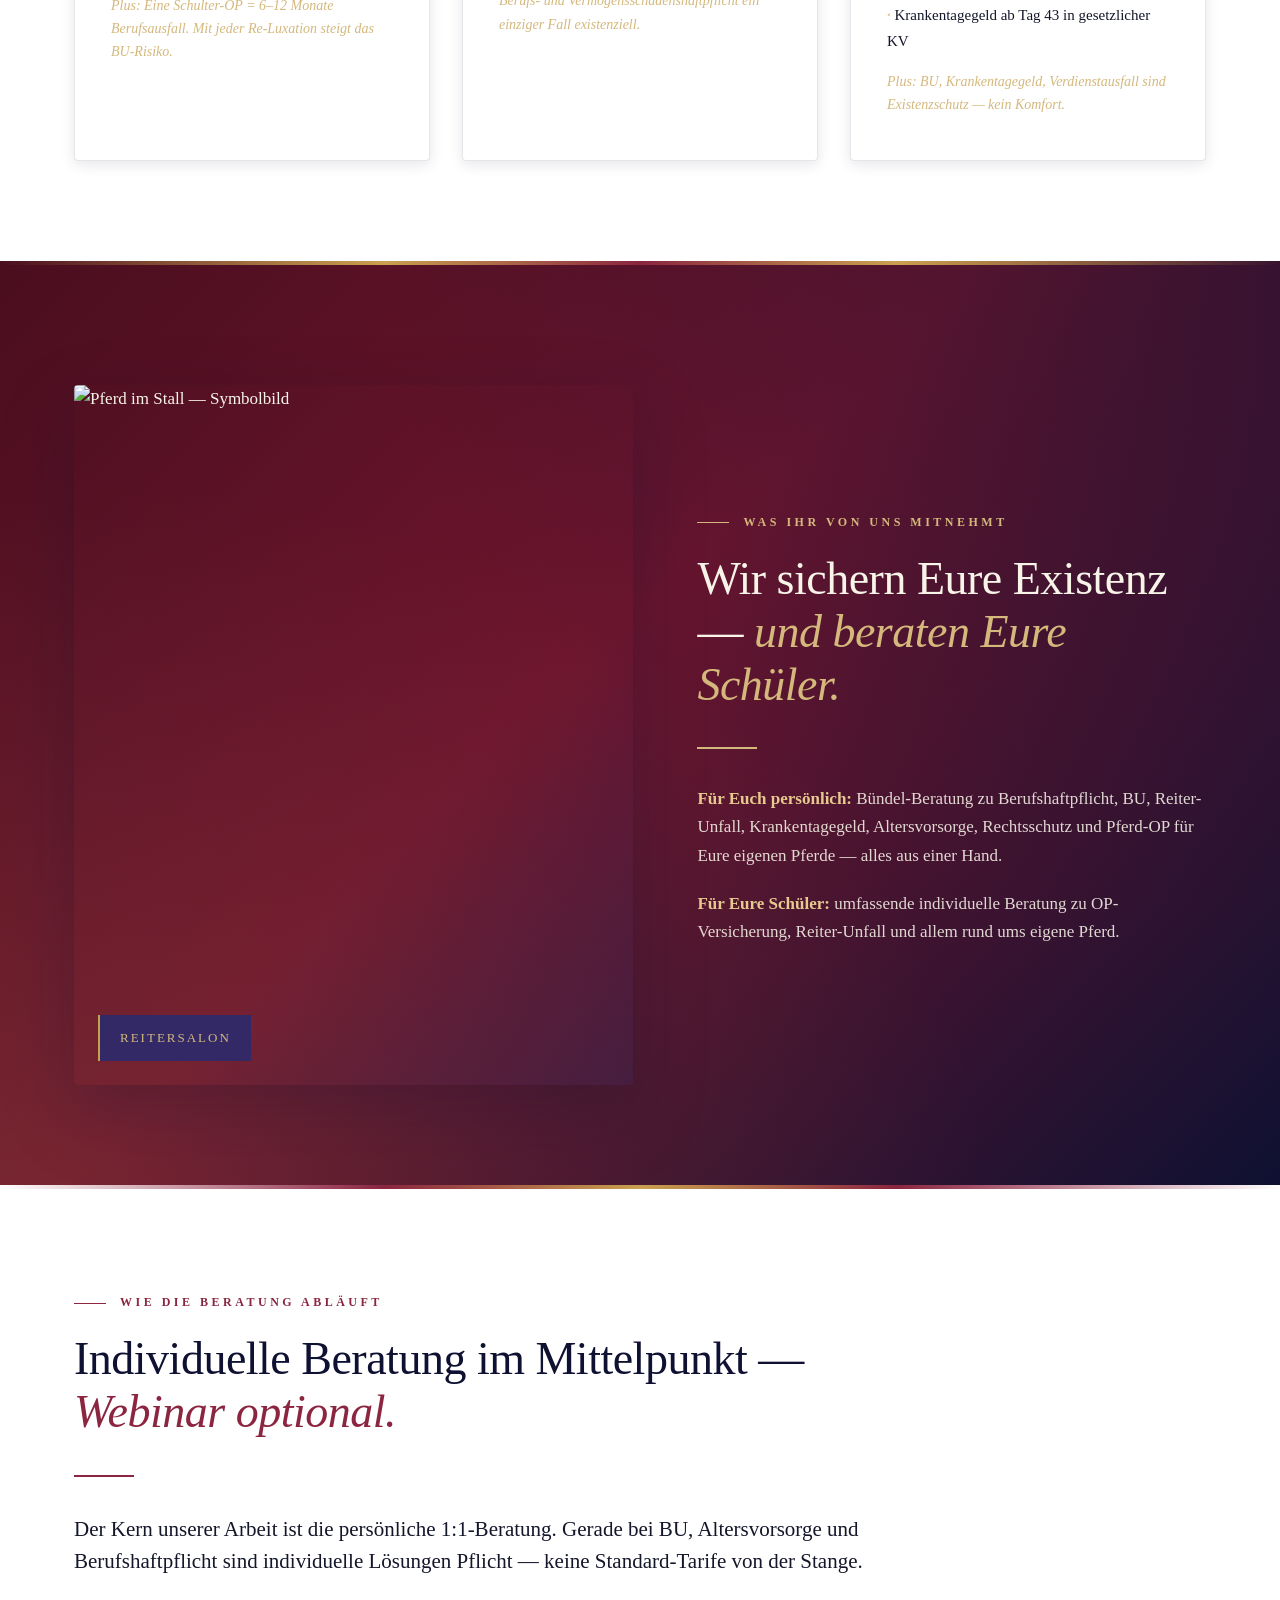
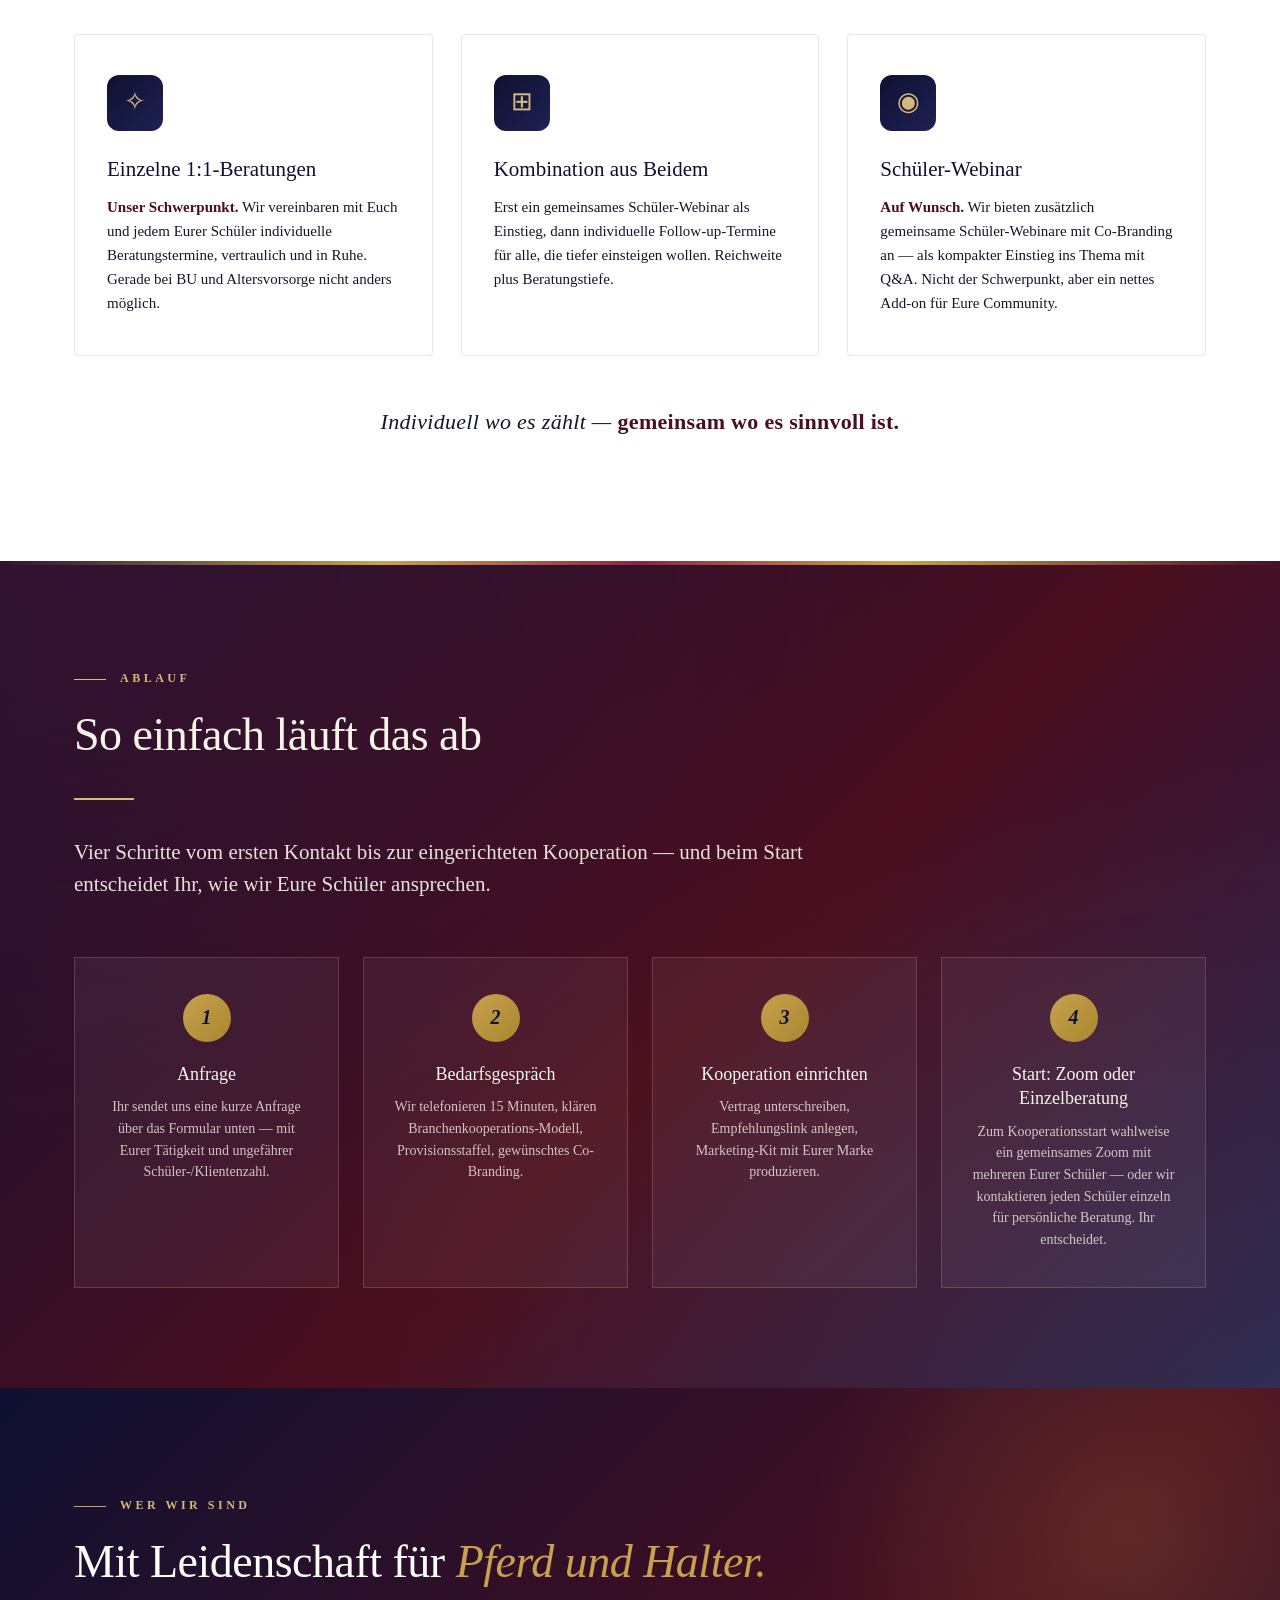
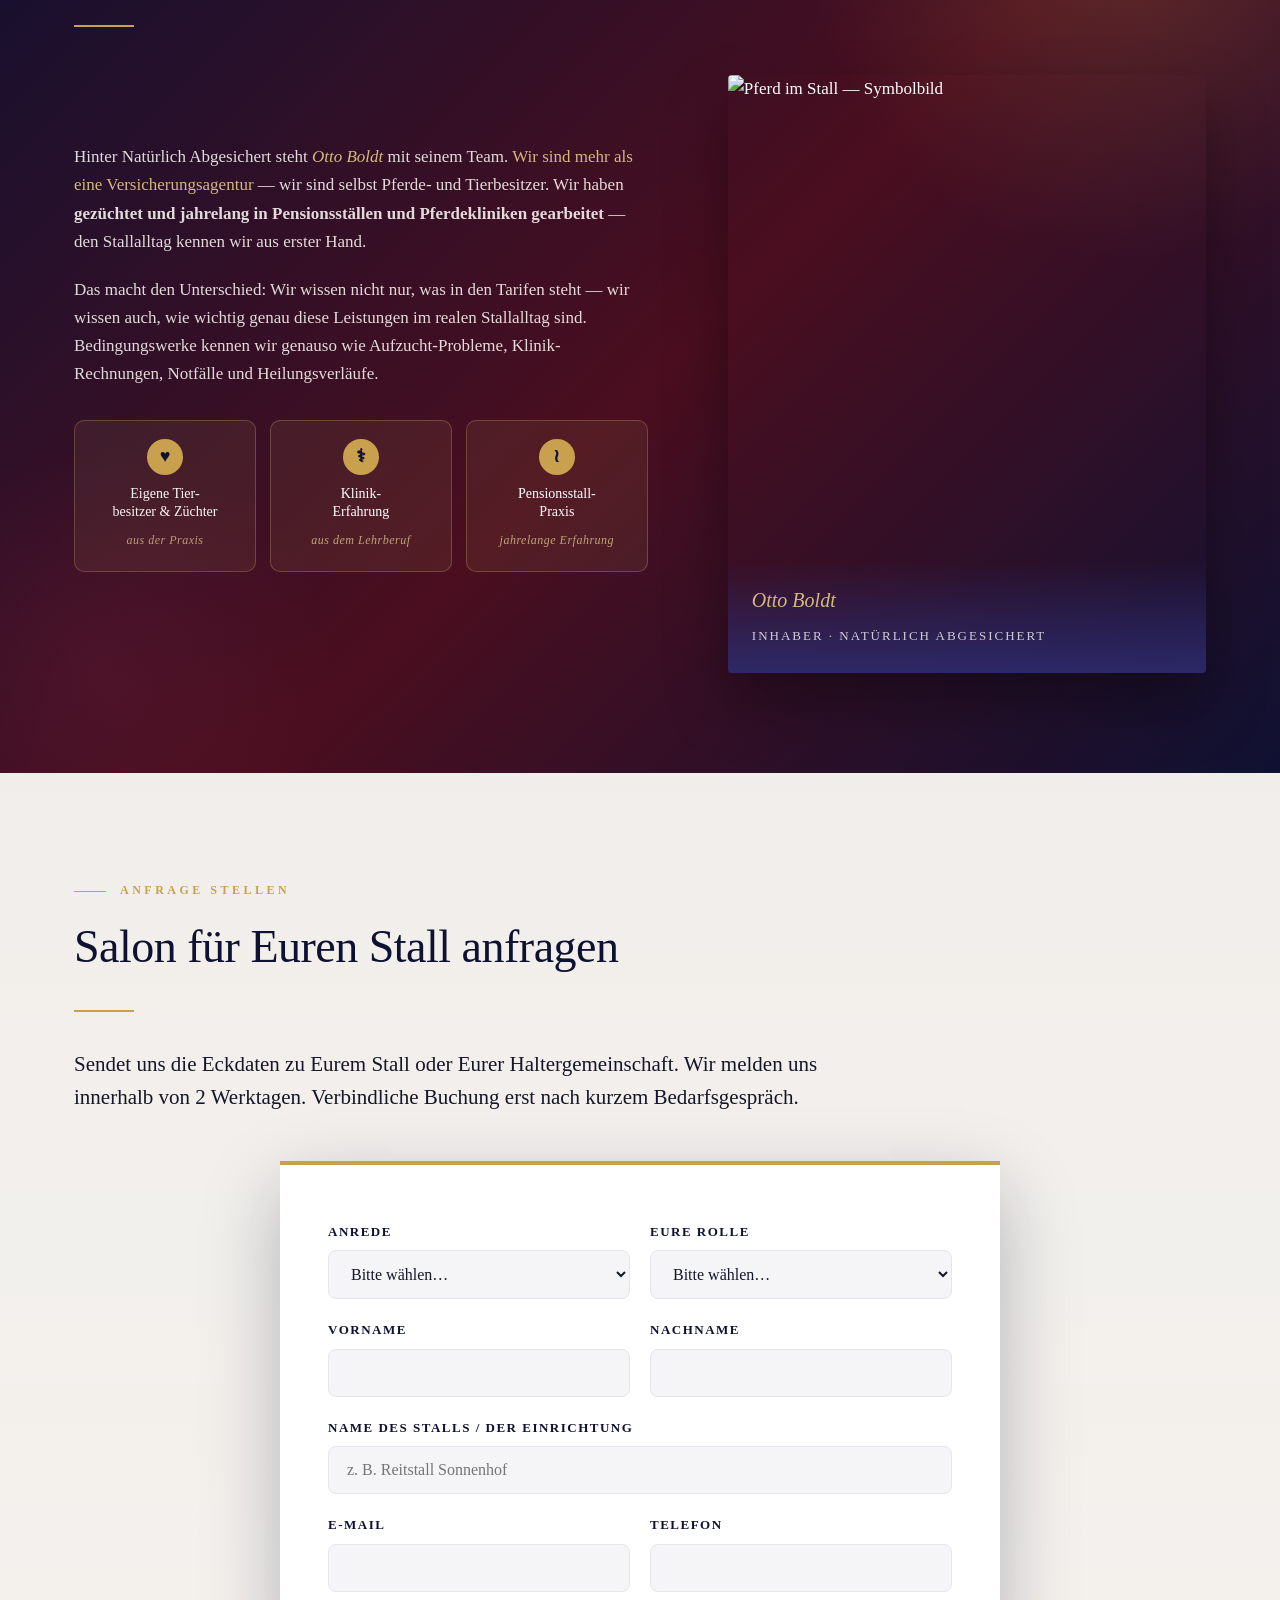
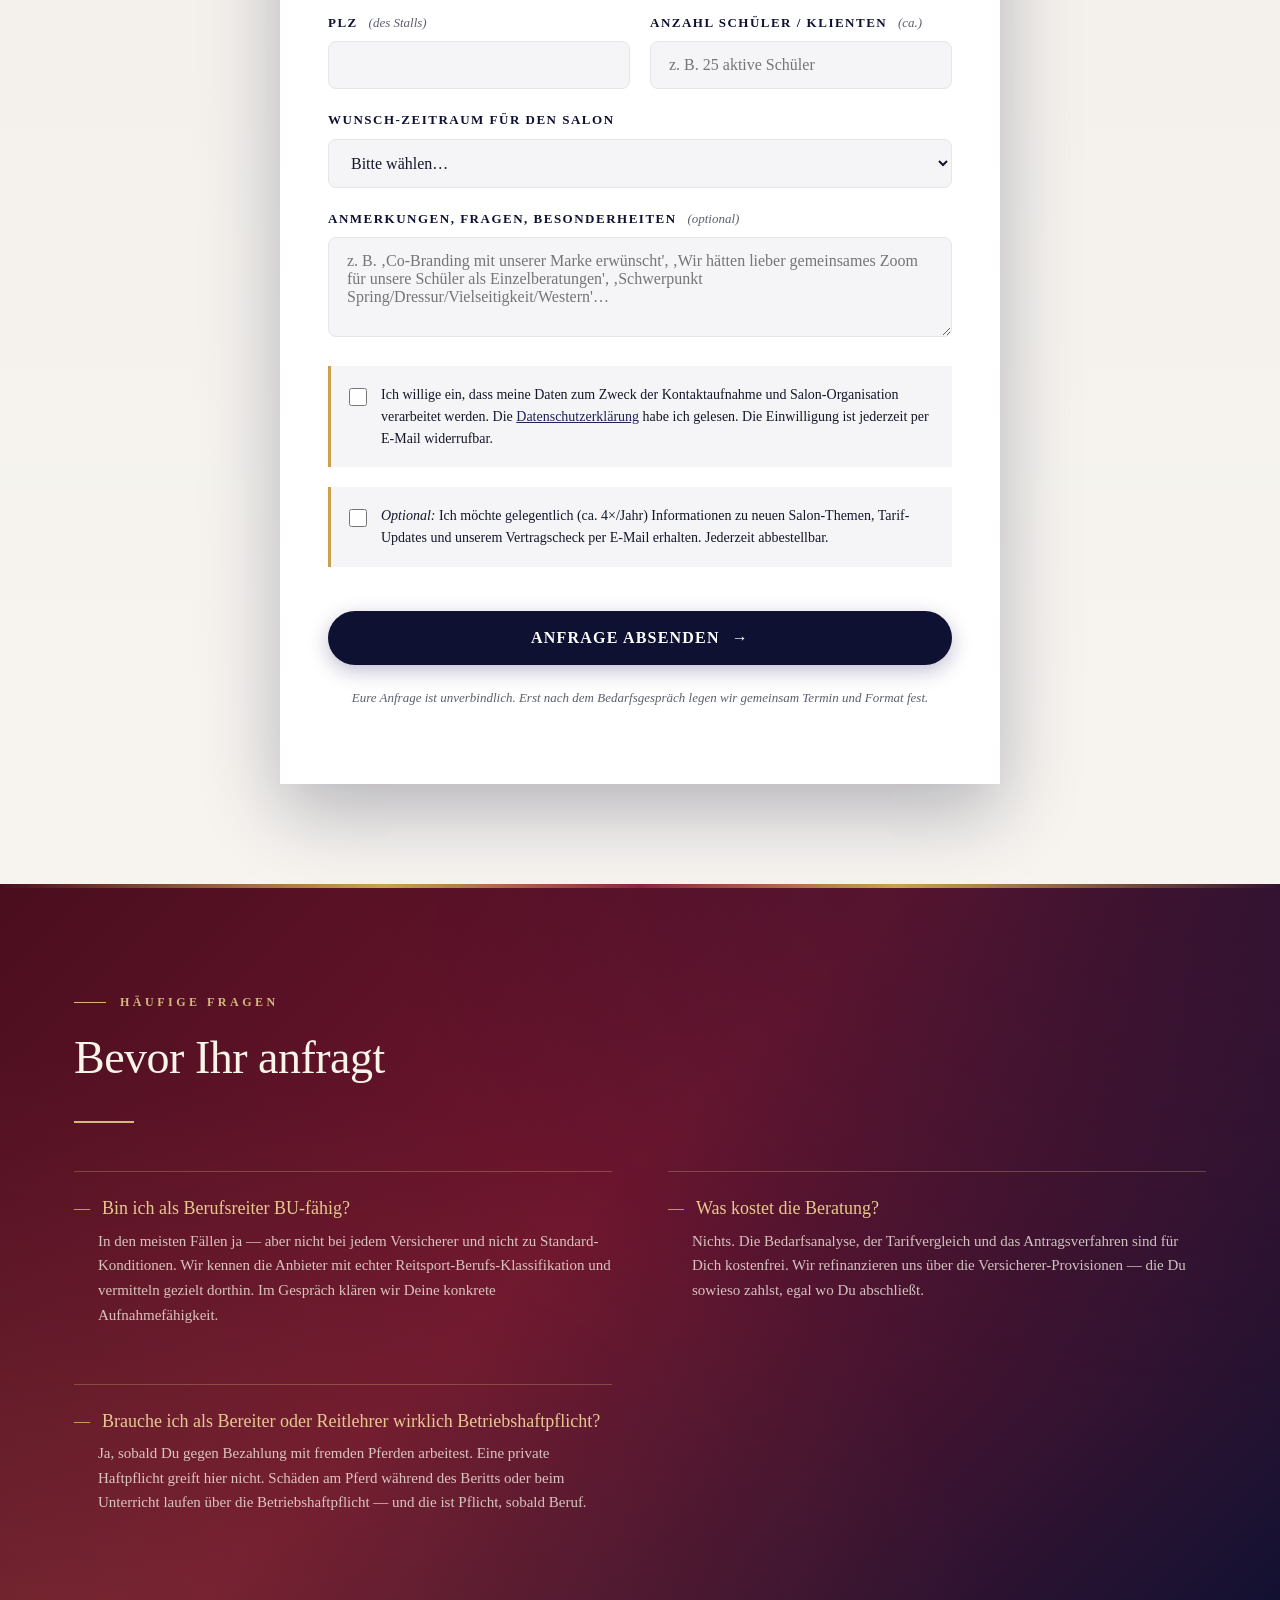
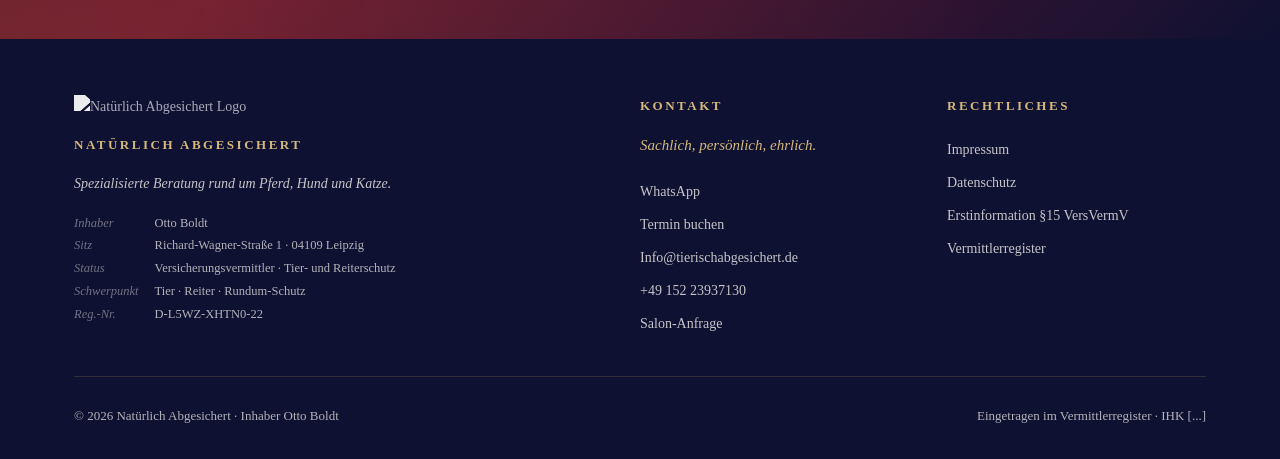
==== commit 2c5a86f1: "Footer: 'Sachlich, persönlich, ehrlich.' aus Spalte 1 in Spalte 2 (Kontakt) als Tagline" ====
--- a/berufsreiter/index.html
+++ b/berufsreiter/index.html
@@ -2066,10 +2066,7 @@
              style="width: 180px; height: auto; margin-bottom: 16px; filter: brightness(0) invert(1); opacity: 0.92;"
              loading="lazy">
         <h4>Natürlich Abgesichert</h4>
-        <p style="font-style: italic; line-height: 1.7; color: rgba(250, 247, 242, 0.78); margin-bottom: 18px;">
-          Spezialisierte Beratung rund um Pferd, Hund und Katze.
-          Sachlich, persönlich, ehrlich.
-        </p>
+        <p style="font-style: italic; line-height: 1.7; color: rgba(250, 247, 242, 0.78); margin-bottom: 18px;">Spezialisierte Beratung rund um Pferd, Hund und Katze.</p>
         <dl class="footer-meta">
           <dt>Inhaber</dt><dd>Otto Boldt</dd>
           <dt>Sitz</dt><dd>Richard-Wagner-Straße 1 · 04109 Leipzig</dd>
@@ -2081,6 +2078,9 @@
 
       <div>
         <h4>Kontakt</h4>
+        <p style="font-style: italic; color: var(--gold-soft); line-height: 1.6; margin-bottom: 18px; font-size: 15px;">
+          Sachlich, persönlich, ehrlich.
+        </p>
         <a href="https://wa.me/4915223937130" target="_blank" rel="noopener">WhatsApp</a>
         <a href="#" onclick="window.open('https://tierischabgesichert.de/rechner','_blank');return false;">Termin buchen</a>
         <a href="mailto:Info@tierischabgesichert.de">Info@tierischabgesichert.de</a>
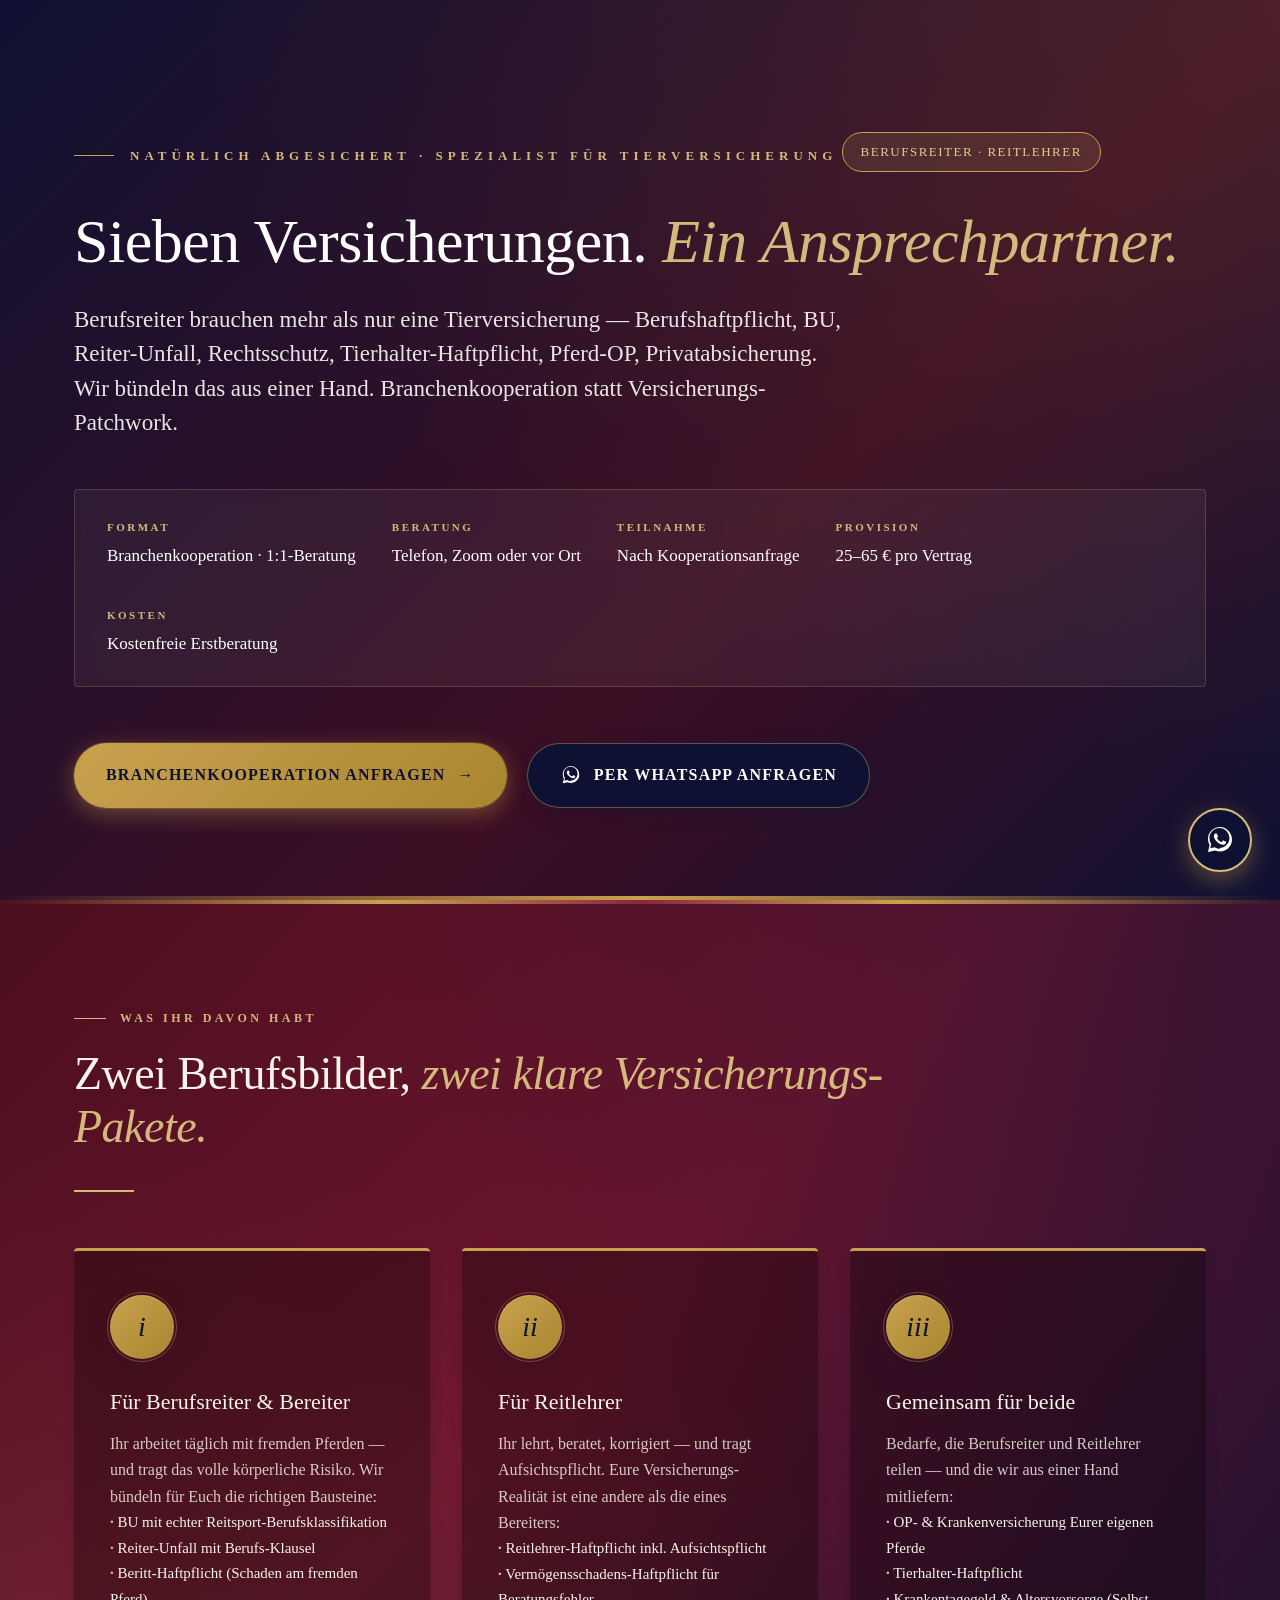
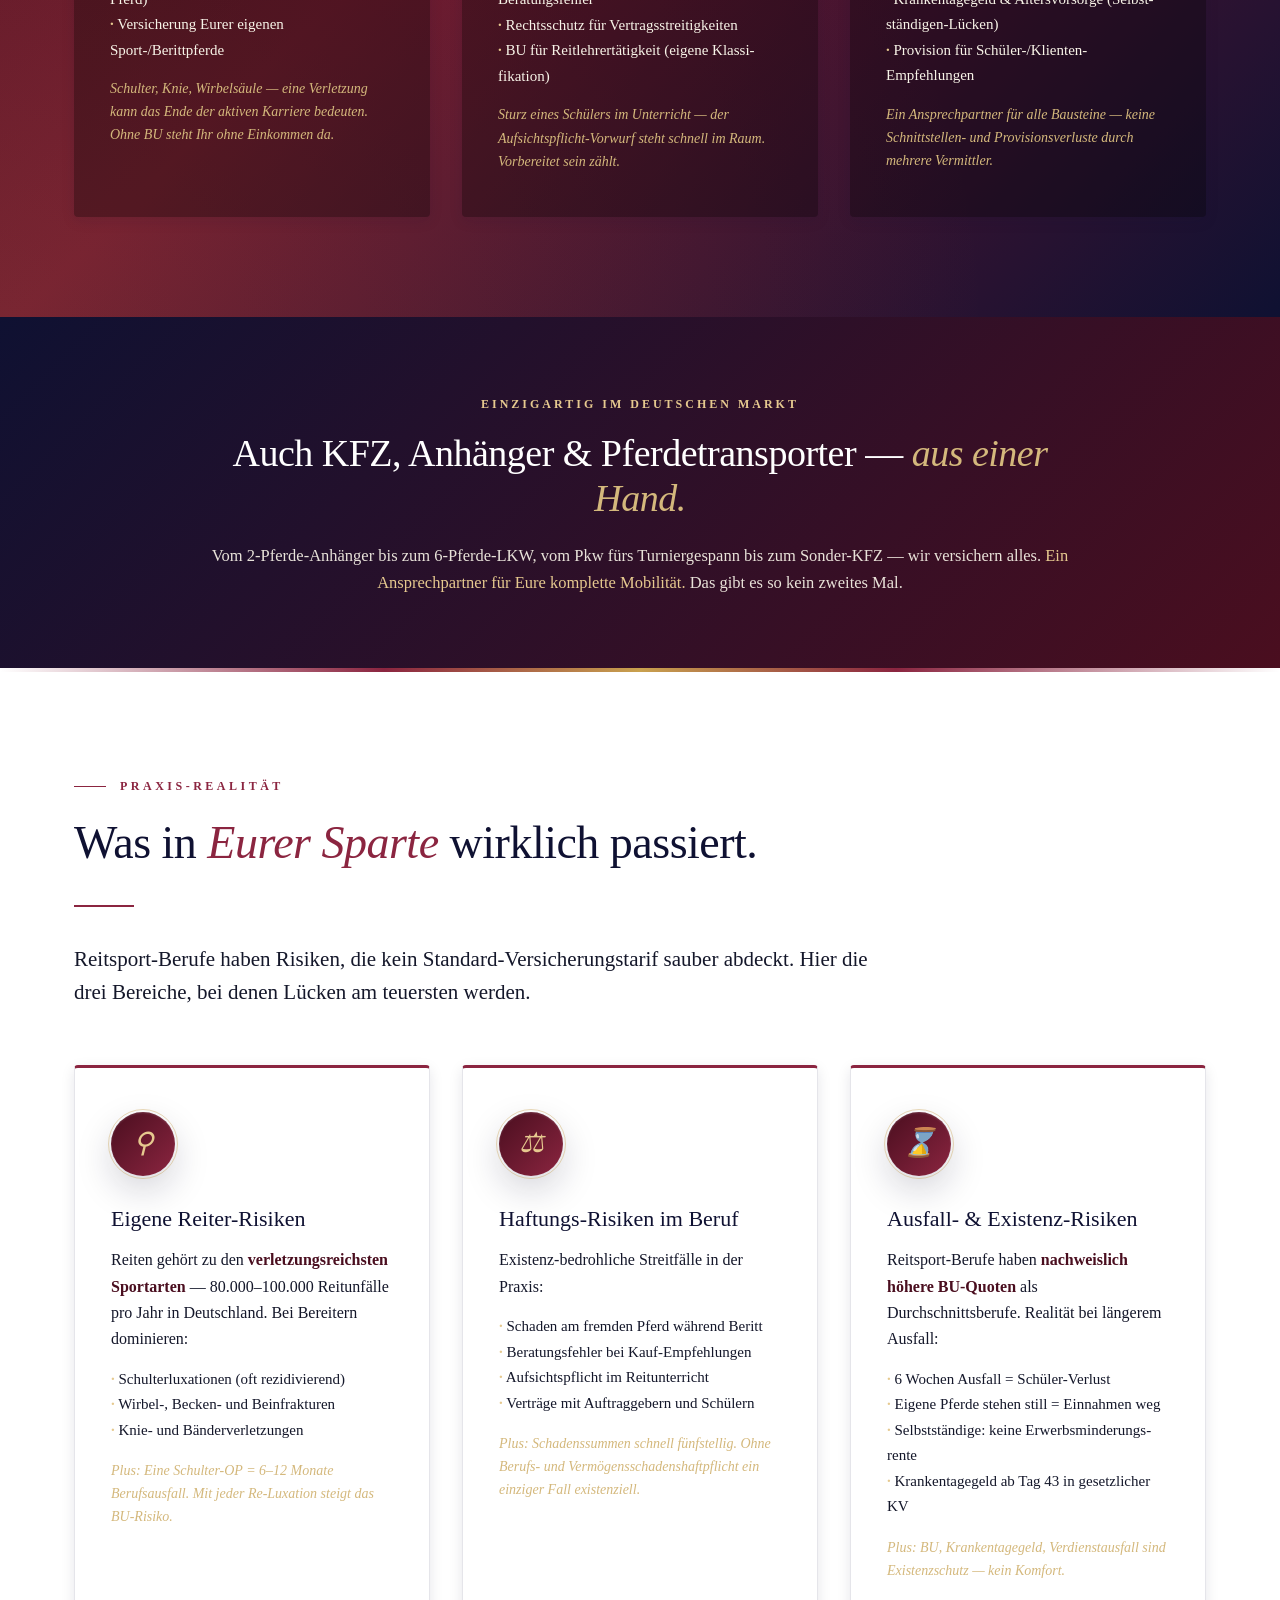
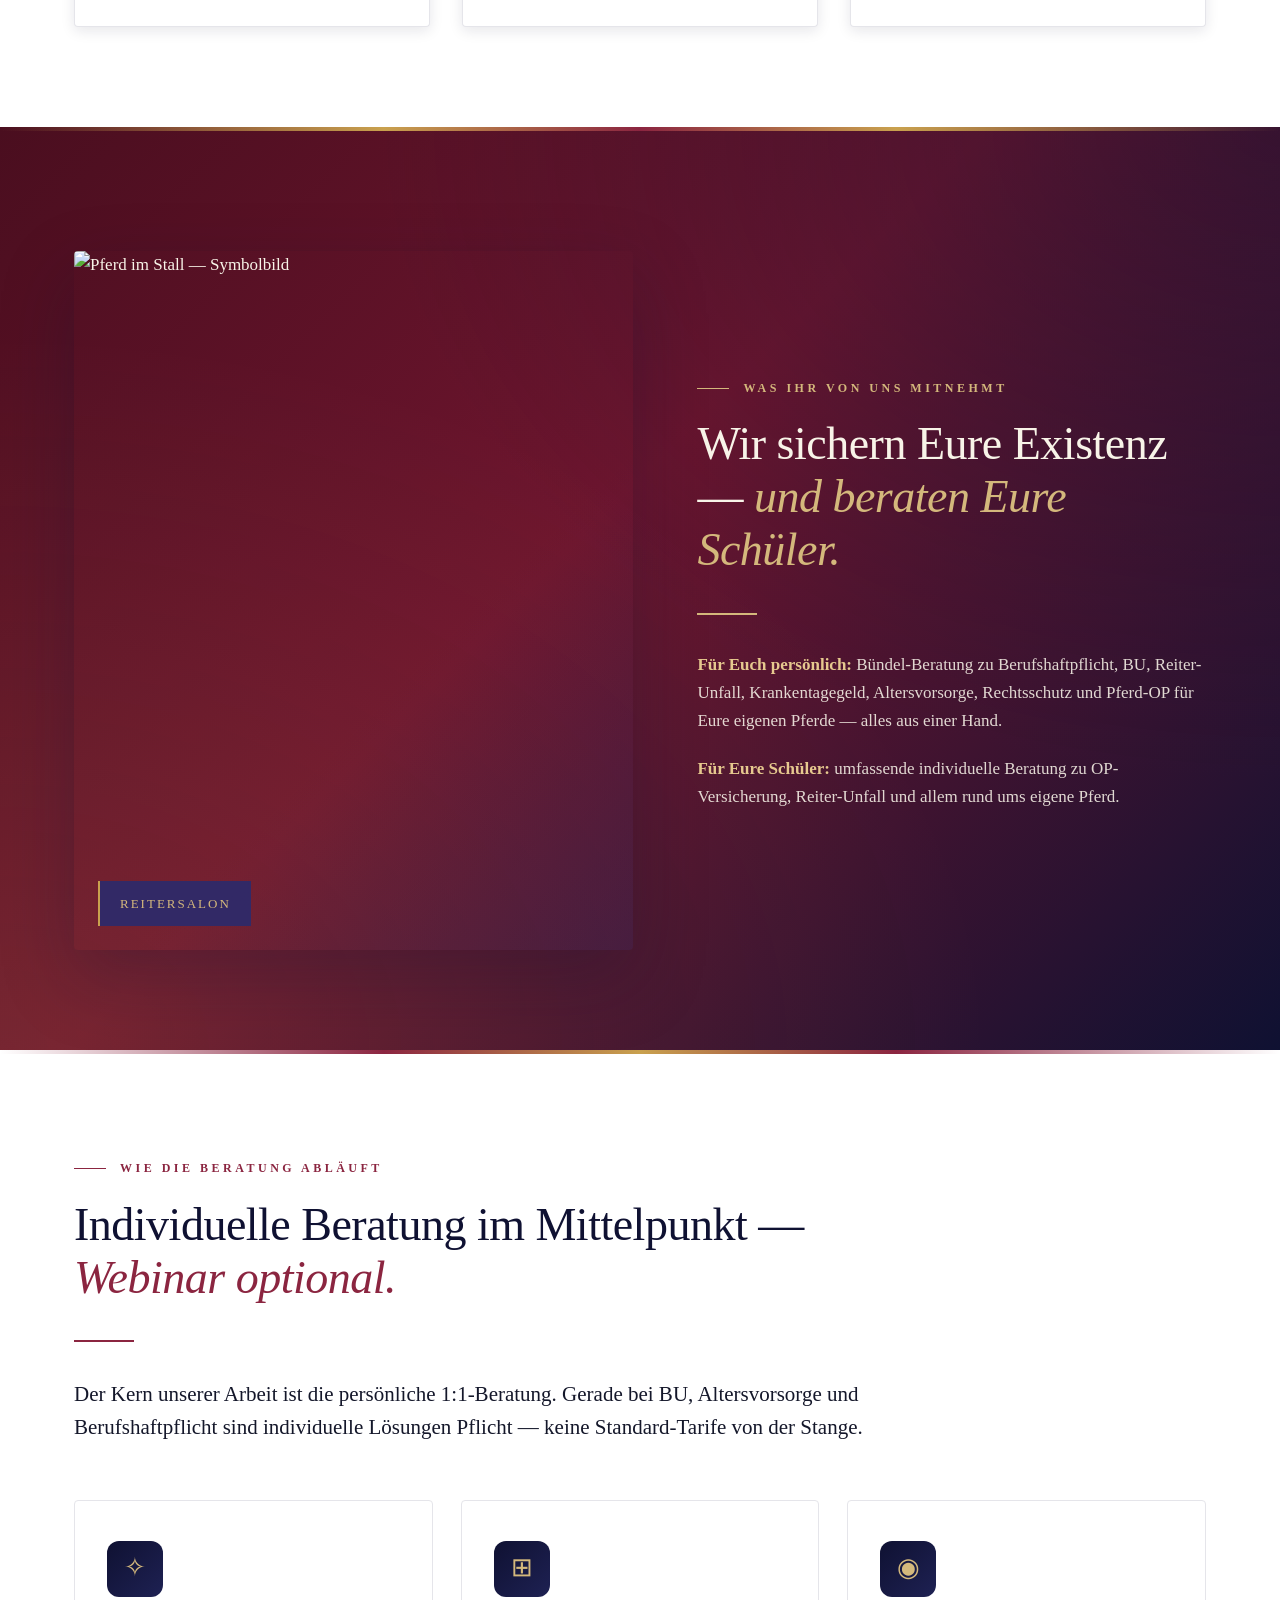
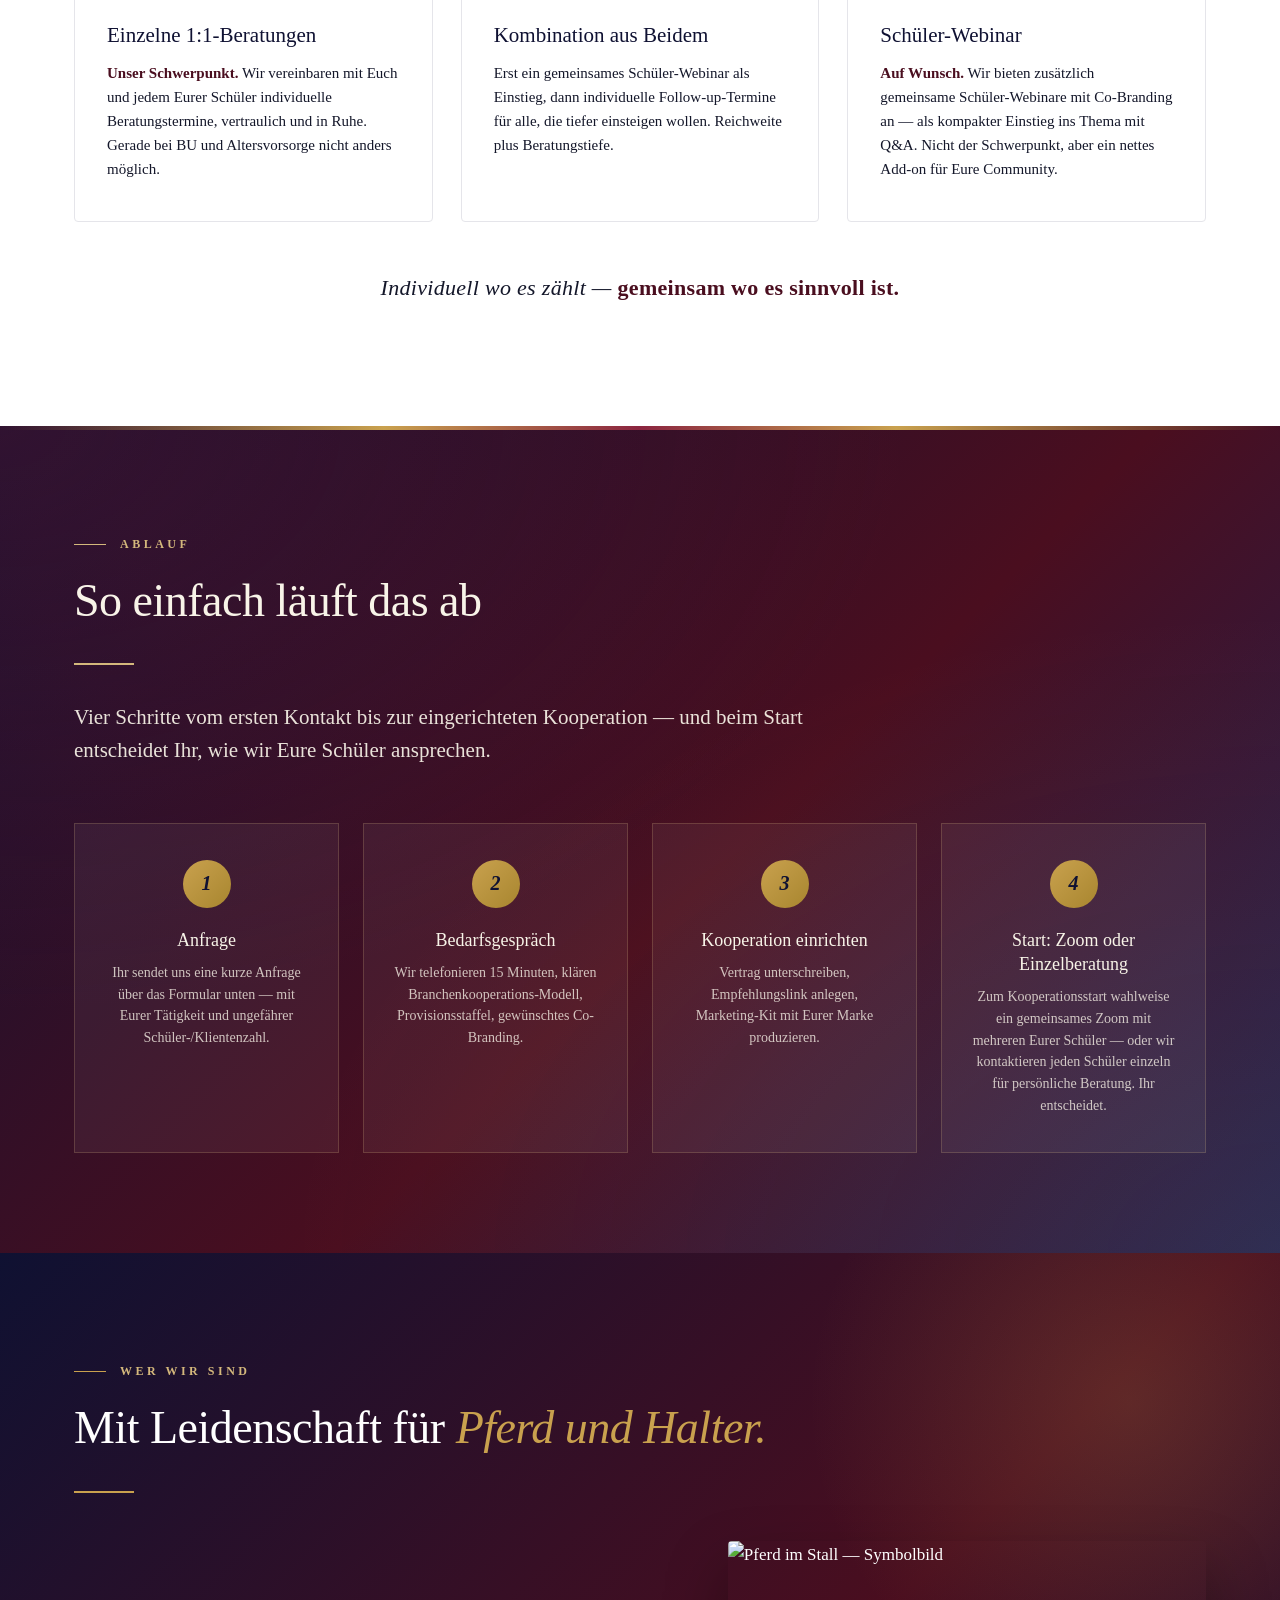
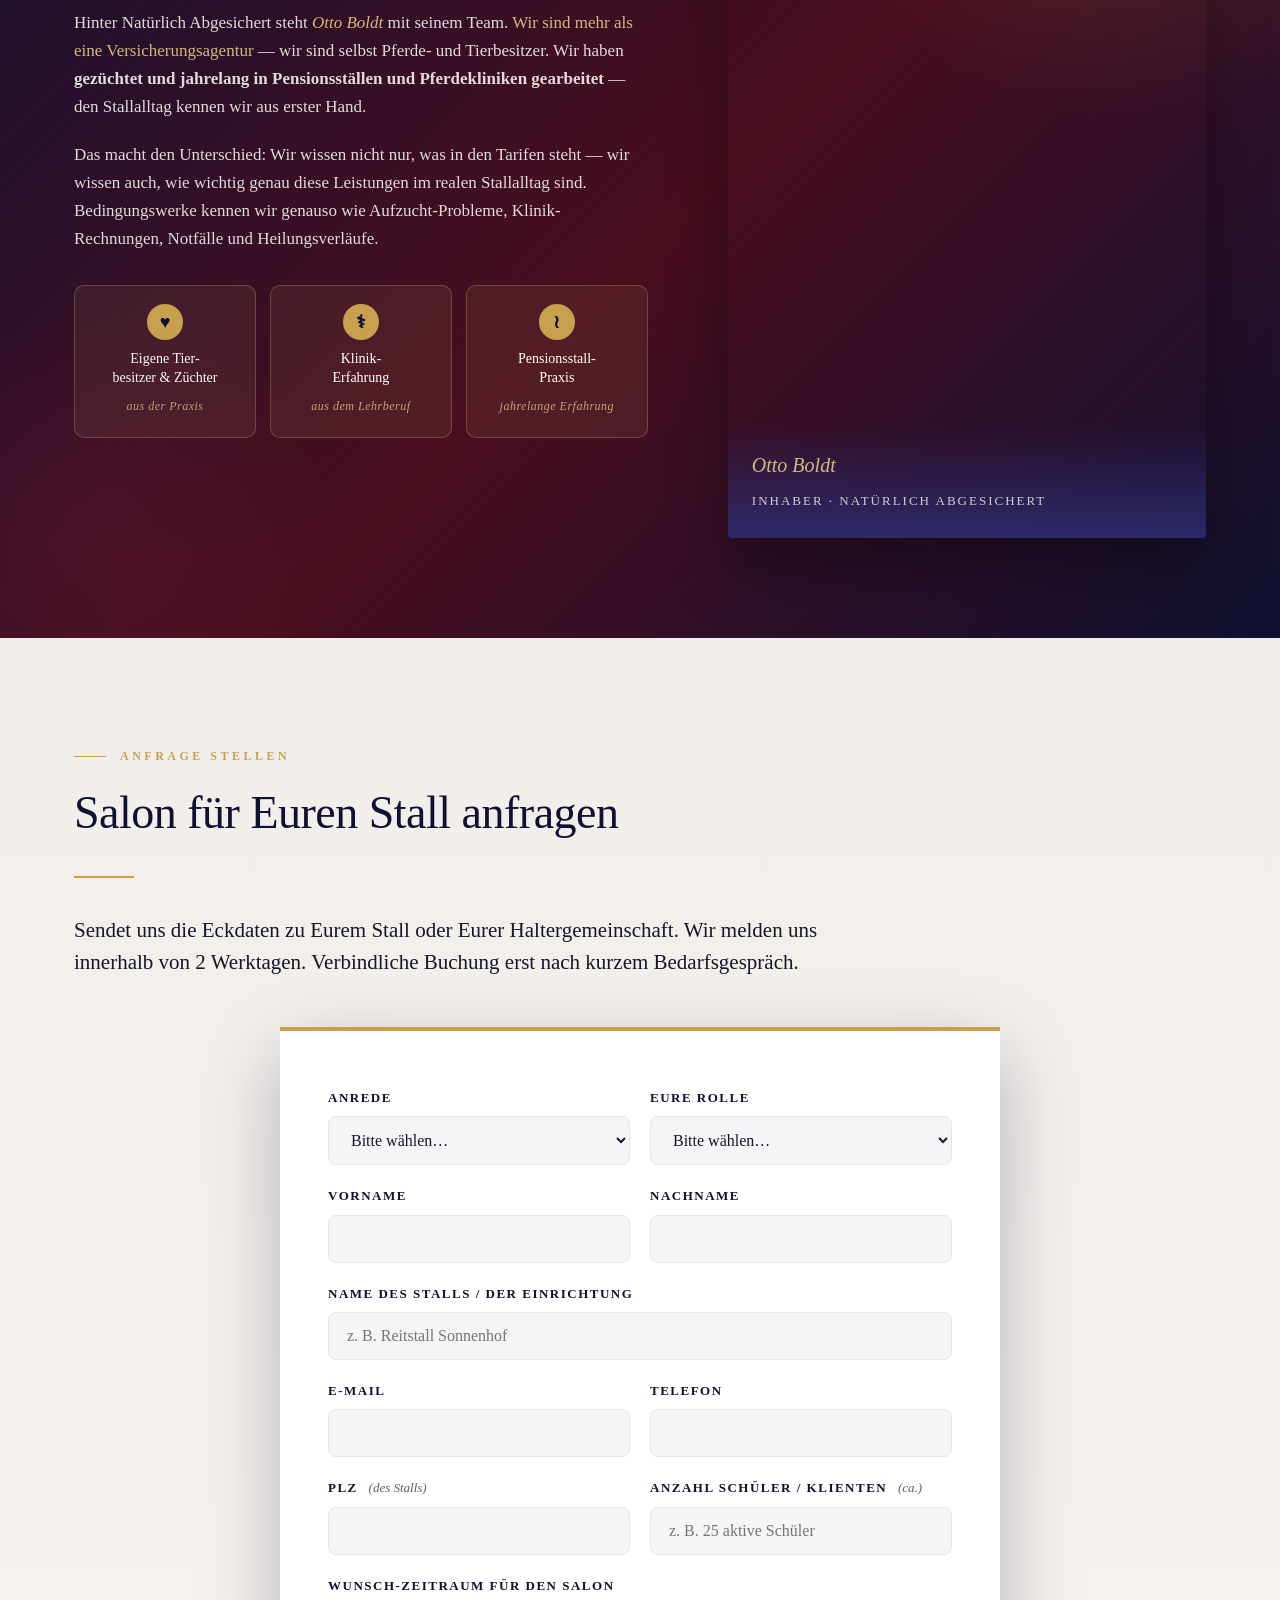
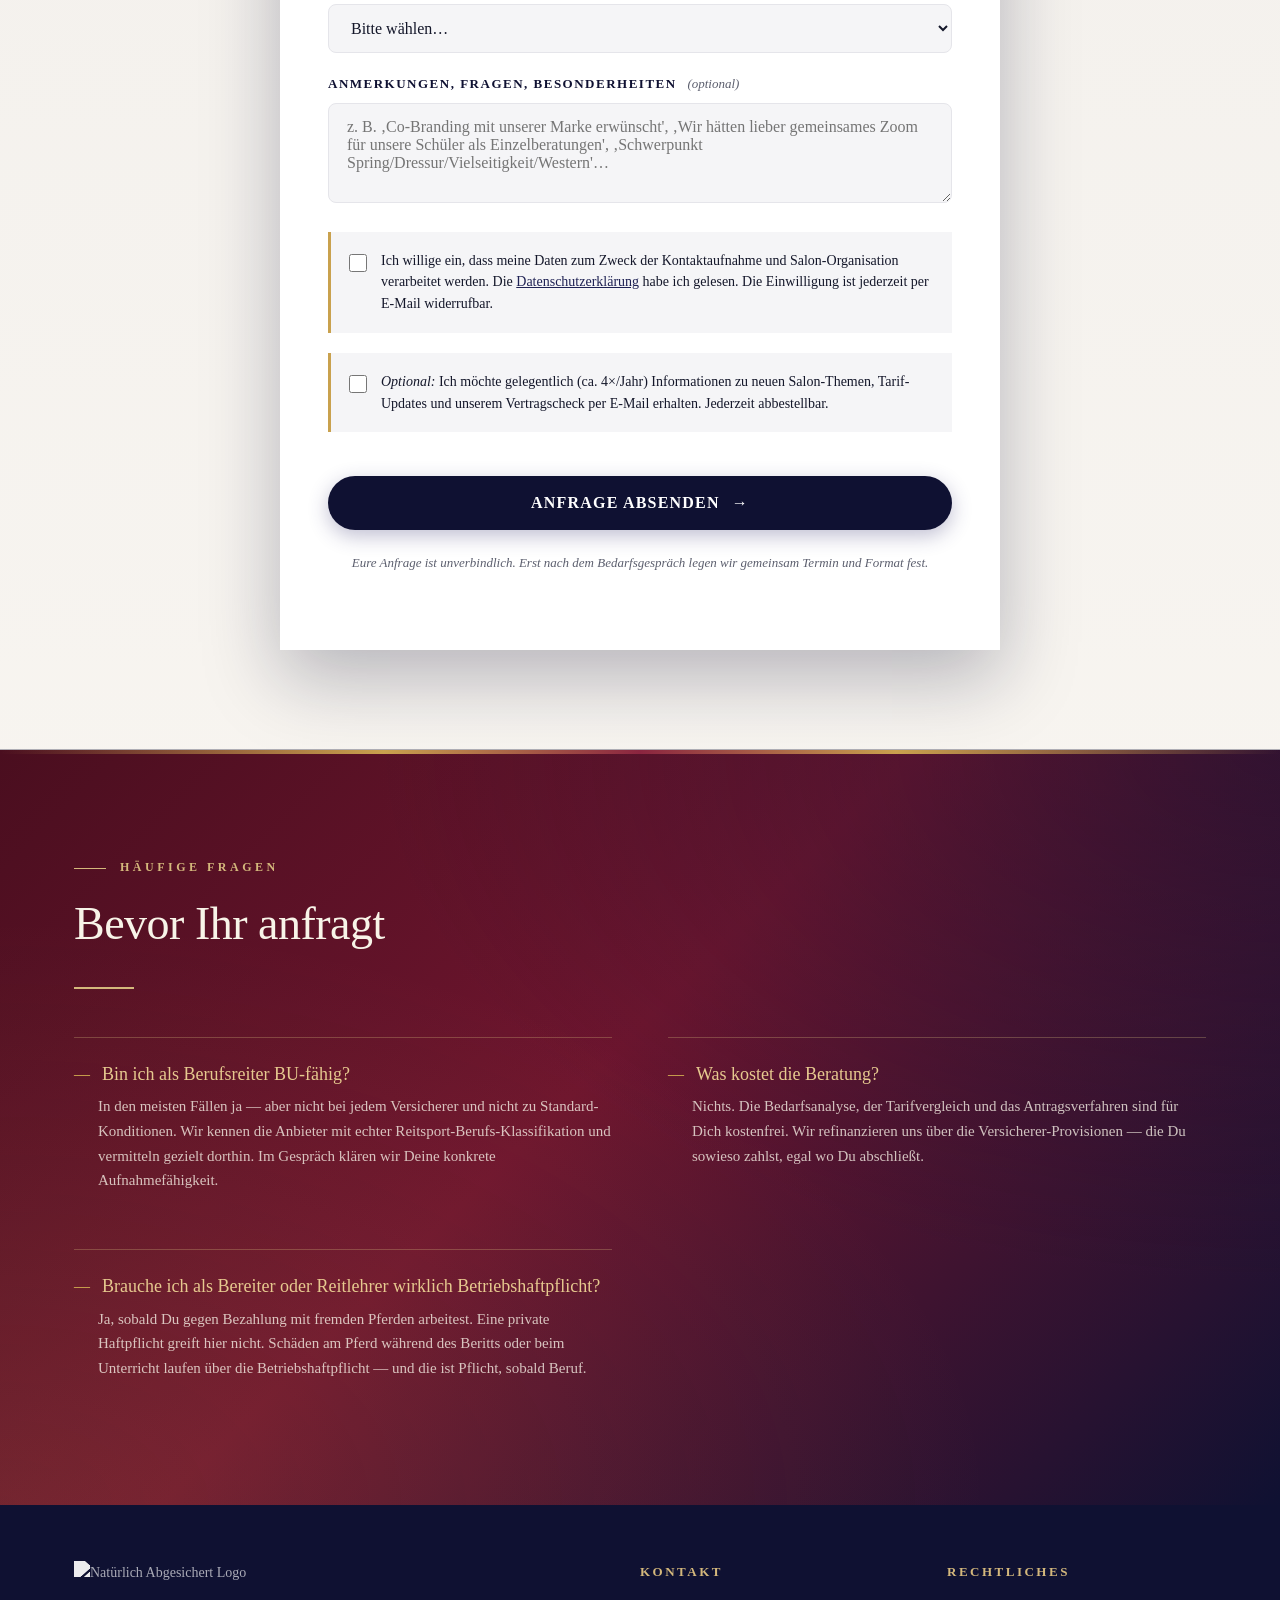
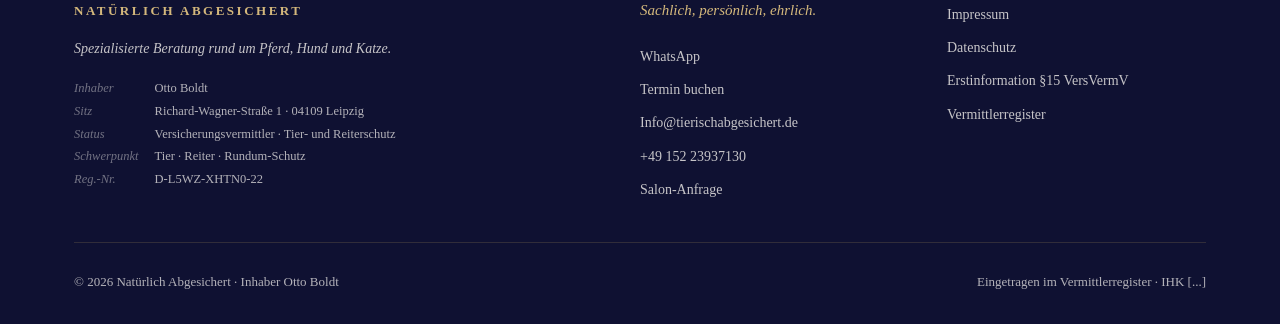
==== commit 613e1e61: "Provisions-Hinweis elegant in die hero meta-bar integriert Statt separater hingeklatschter Pille-Sec" ====
--- a/berufsreiter/index.html
+++ b/berufsreiter/index.html
@@ -1530,6 +1530,10 @@
         <span class="meta-value">Nach Kooperationsanfrage</span>
       </div>
       <div class="meta-item">
+        <span class="meta-label">Provision</span>
+        <span class="meta-value">25–65 € pro Vertrag</span>
+      </div>
+      <div class="meta-item">
         <span class="meta-label">Kosten</span>
         <span class="meta-value">Kostenfreie Erstberatung</span>
       </div>
@@ -1550,16 +1554,6 @@
     </div>
   </div>
 </header>
-
-<!-- ====== PROVISIONS-PILLE ====== -->
-<section class="provision-pill reveal" style="padding: 36px 0; background: var(--cream-warm); color: var(--text-dark);">
-  <div class="container" style="text-align:center;">
-    <a href="#anfrage" class="btn">
-      <span>25–65 € Provision pro Vertrag · Branchenkooperation anfragen</span>
-      <span class="btn-arrow">→</span>
-    </a>
-  </div>
-</section>
 
 <!-- ====== VALUE FÜR STALLBETREIBER ====== -->
 <section class="section-dark-wine reveal">
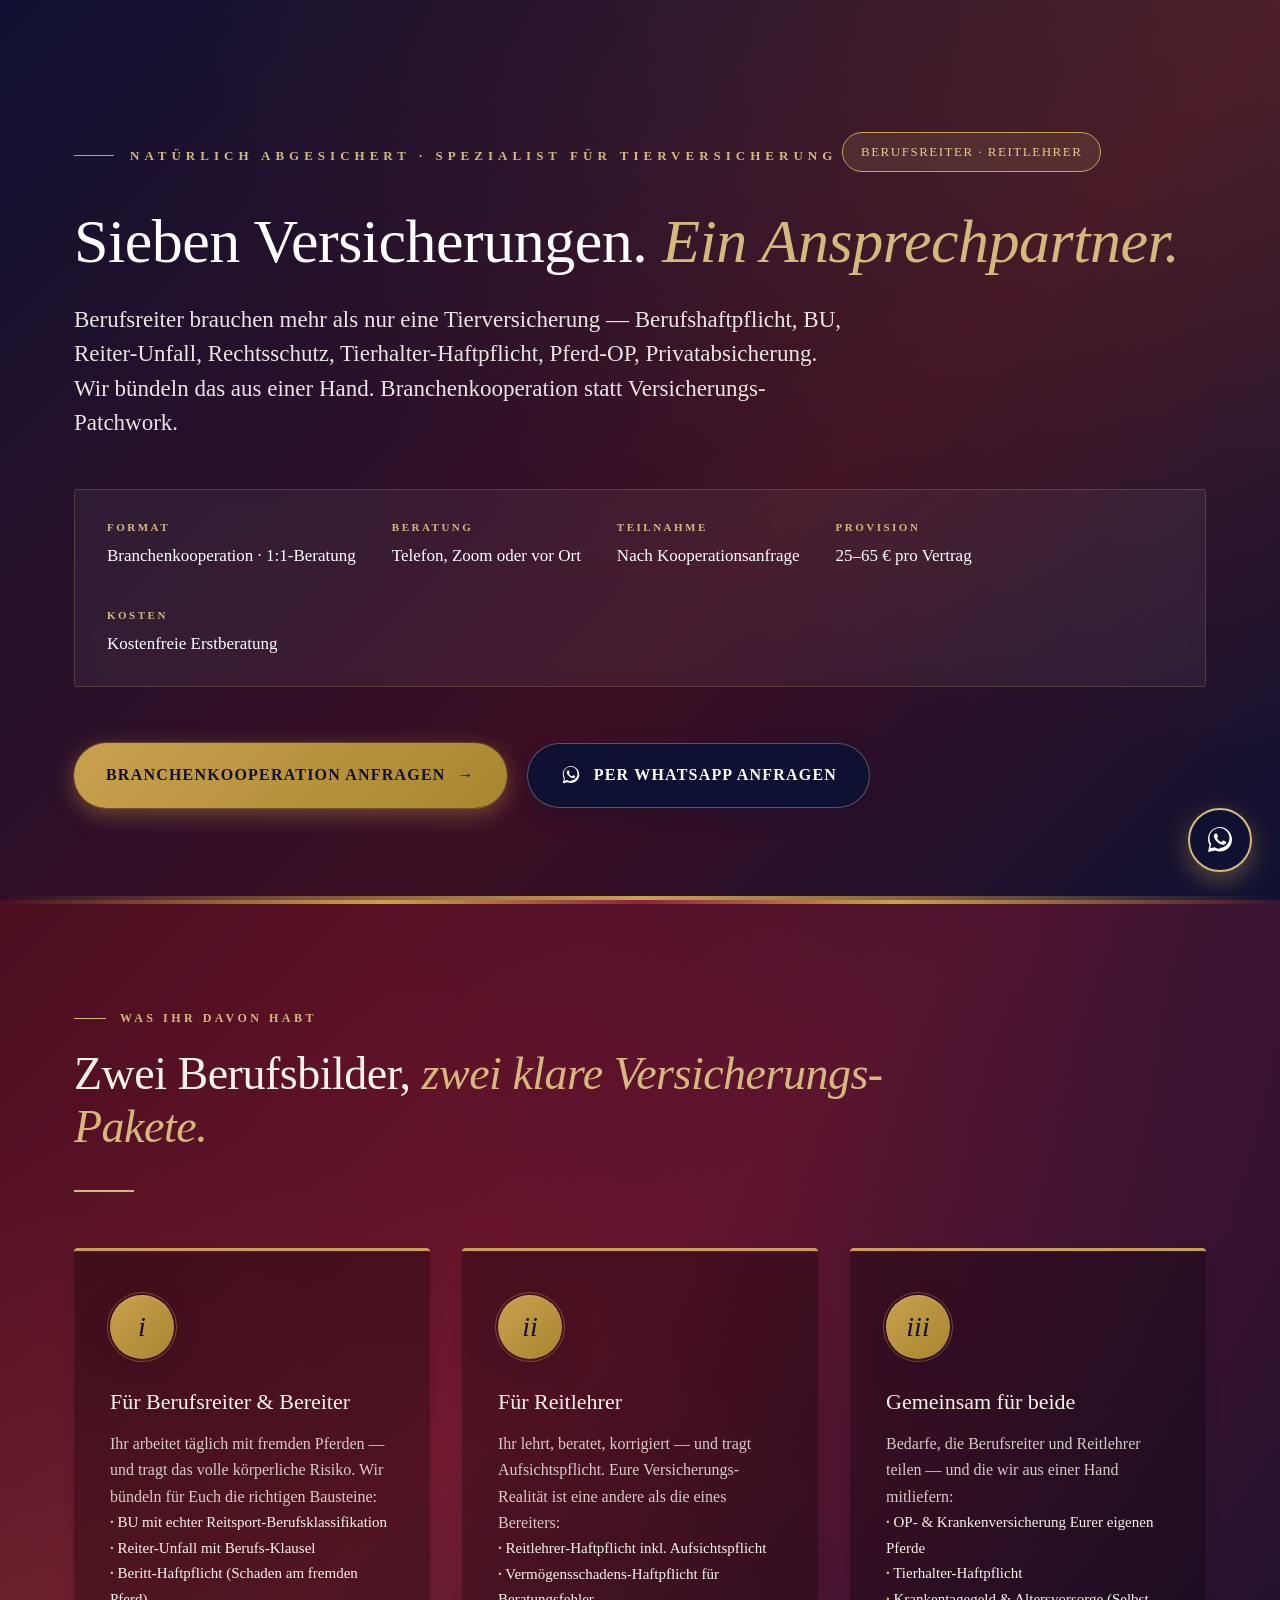
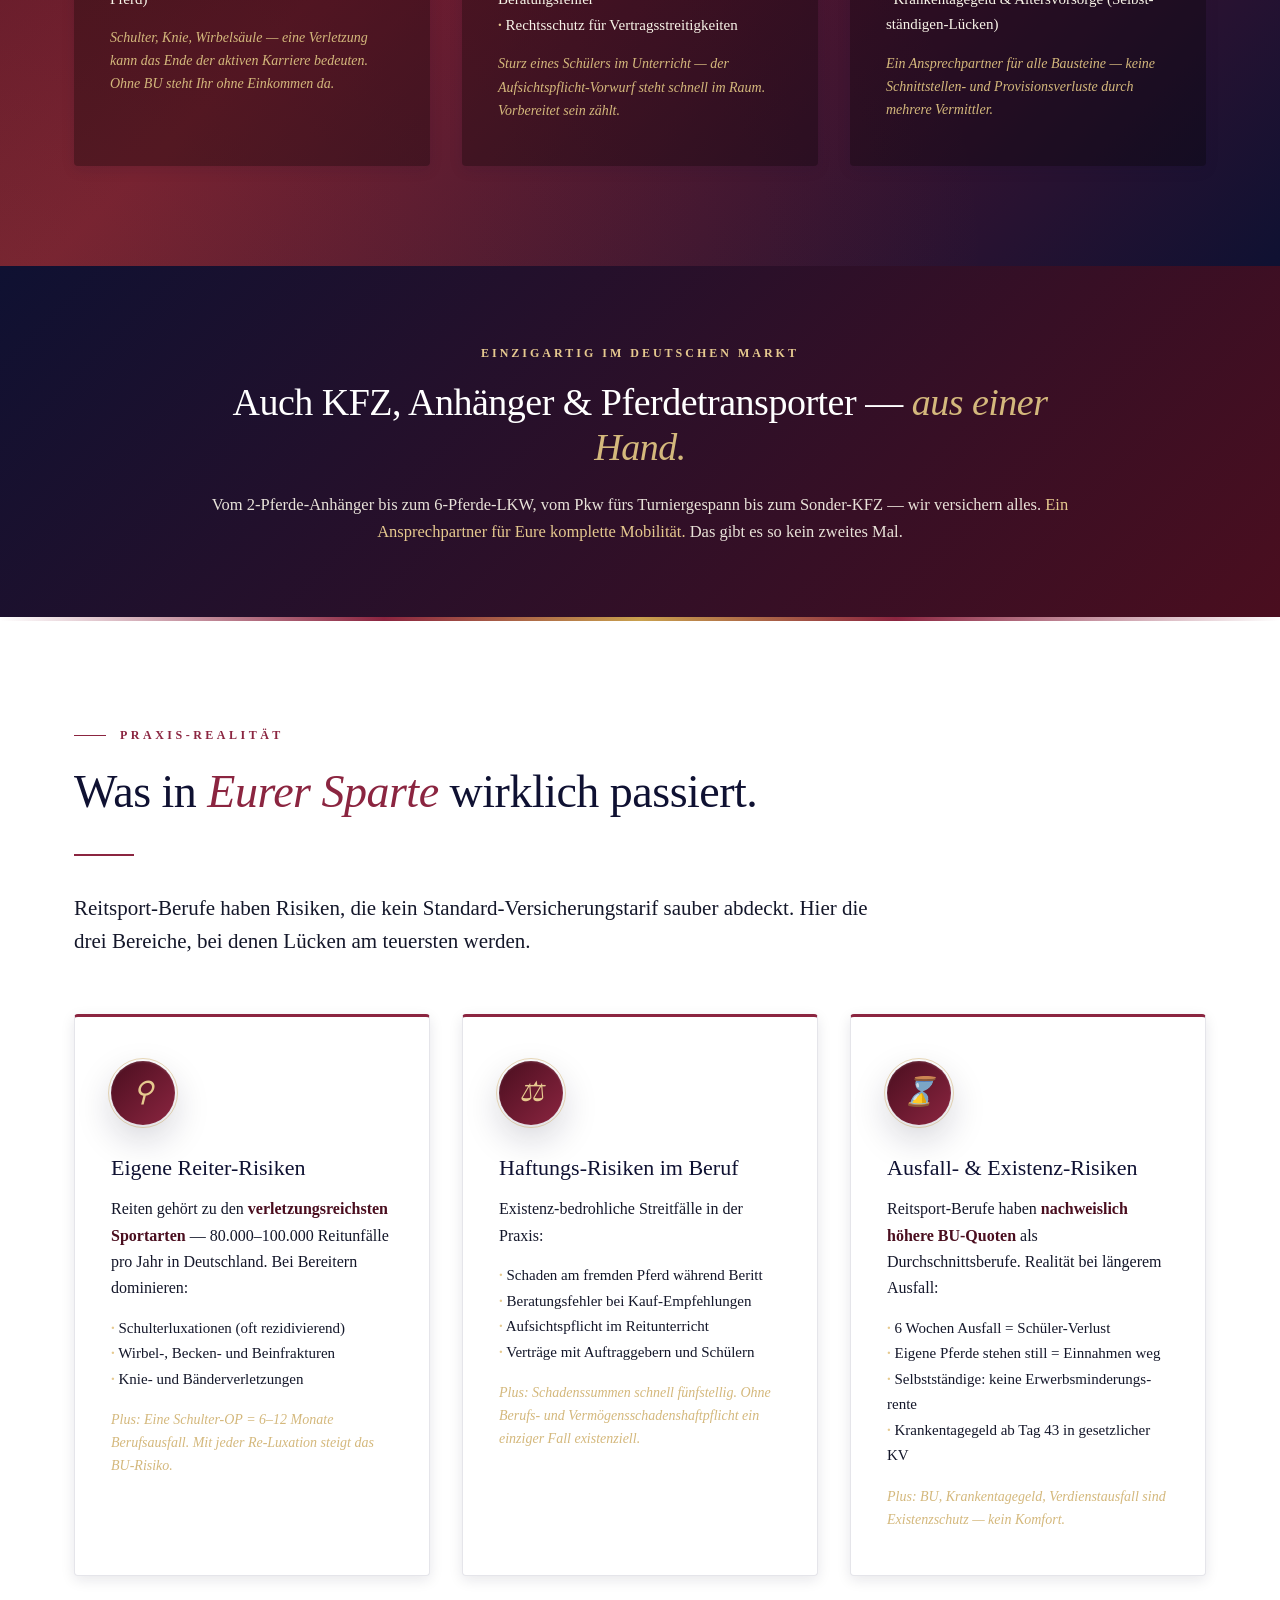
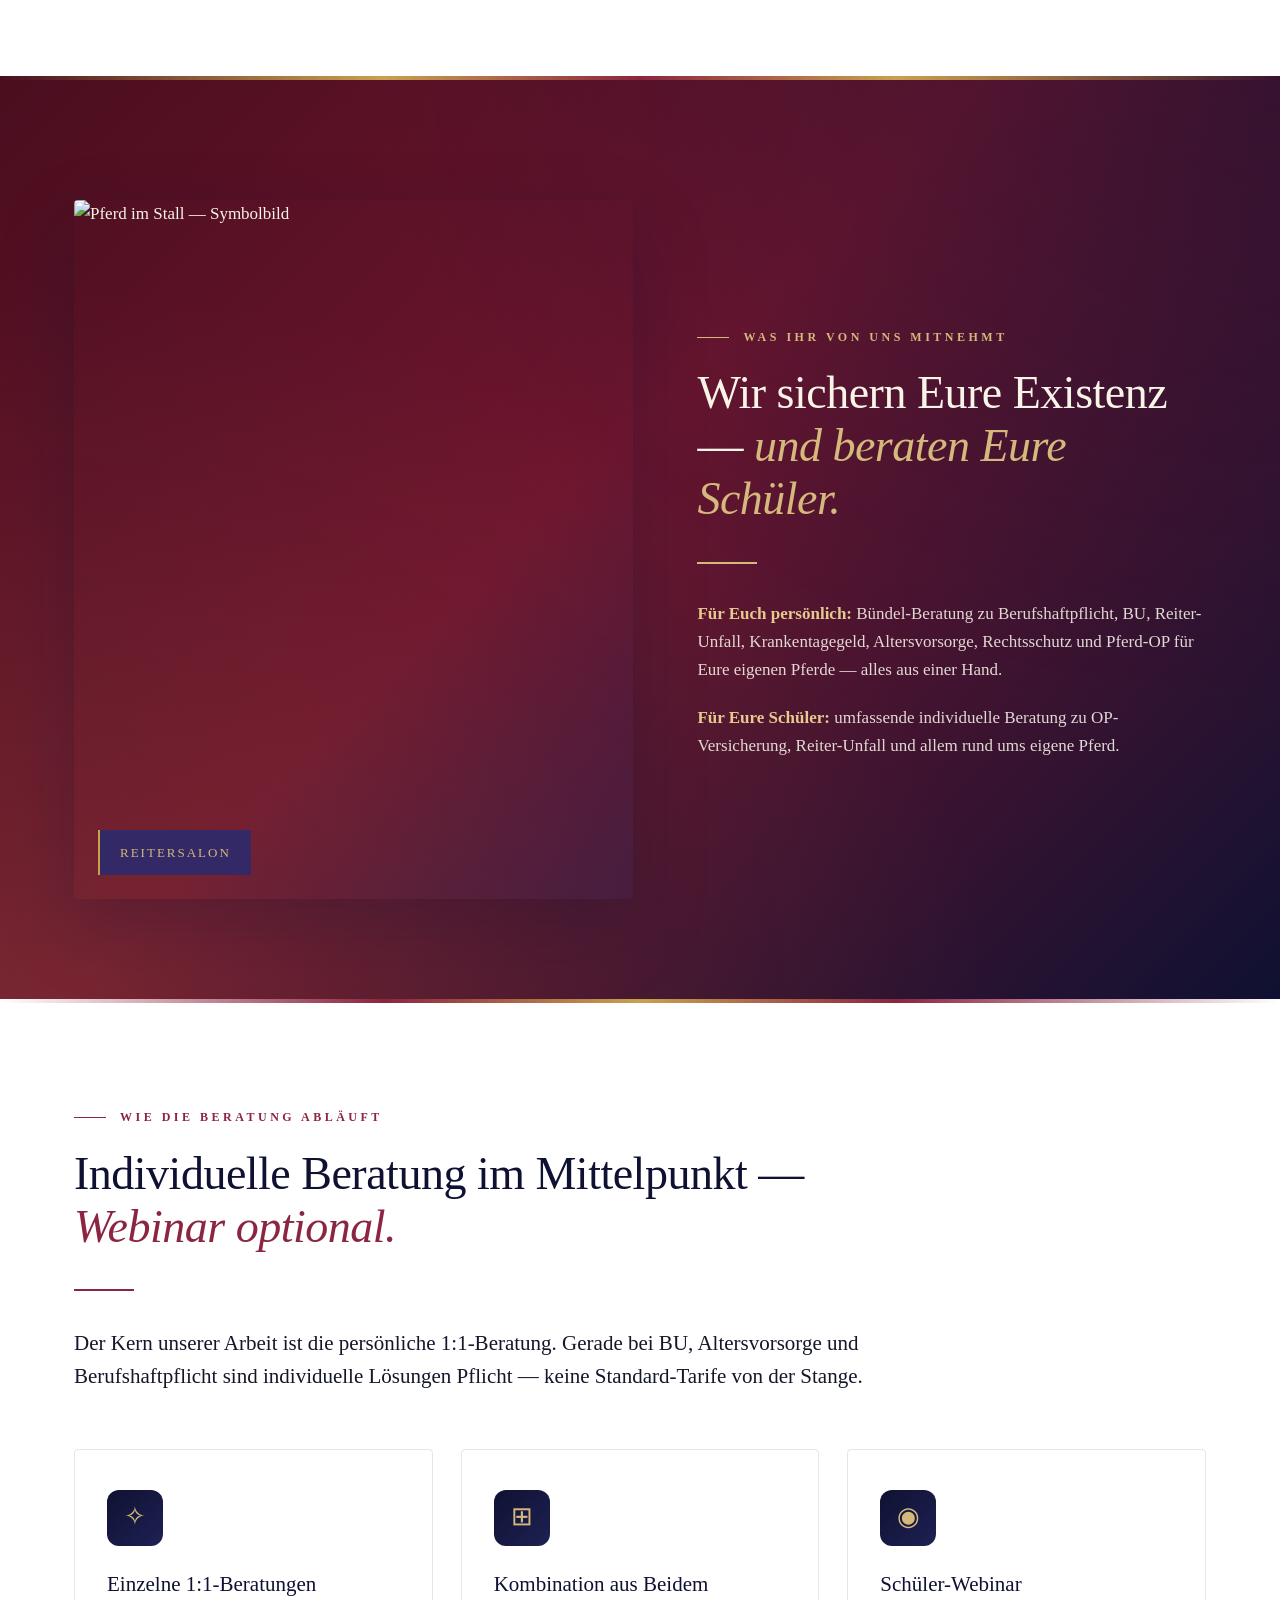
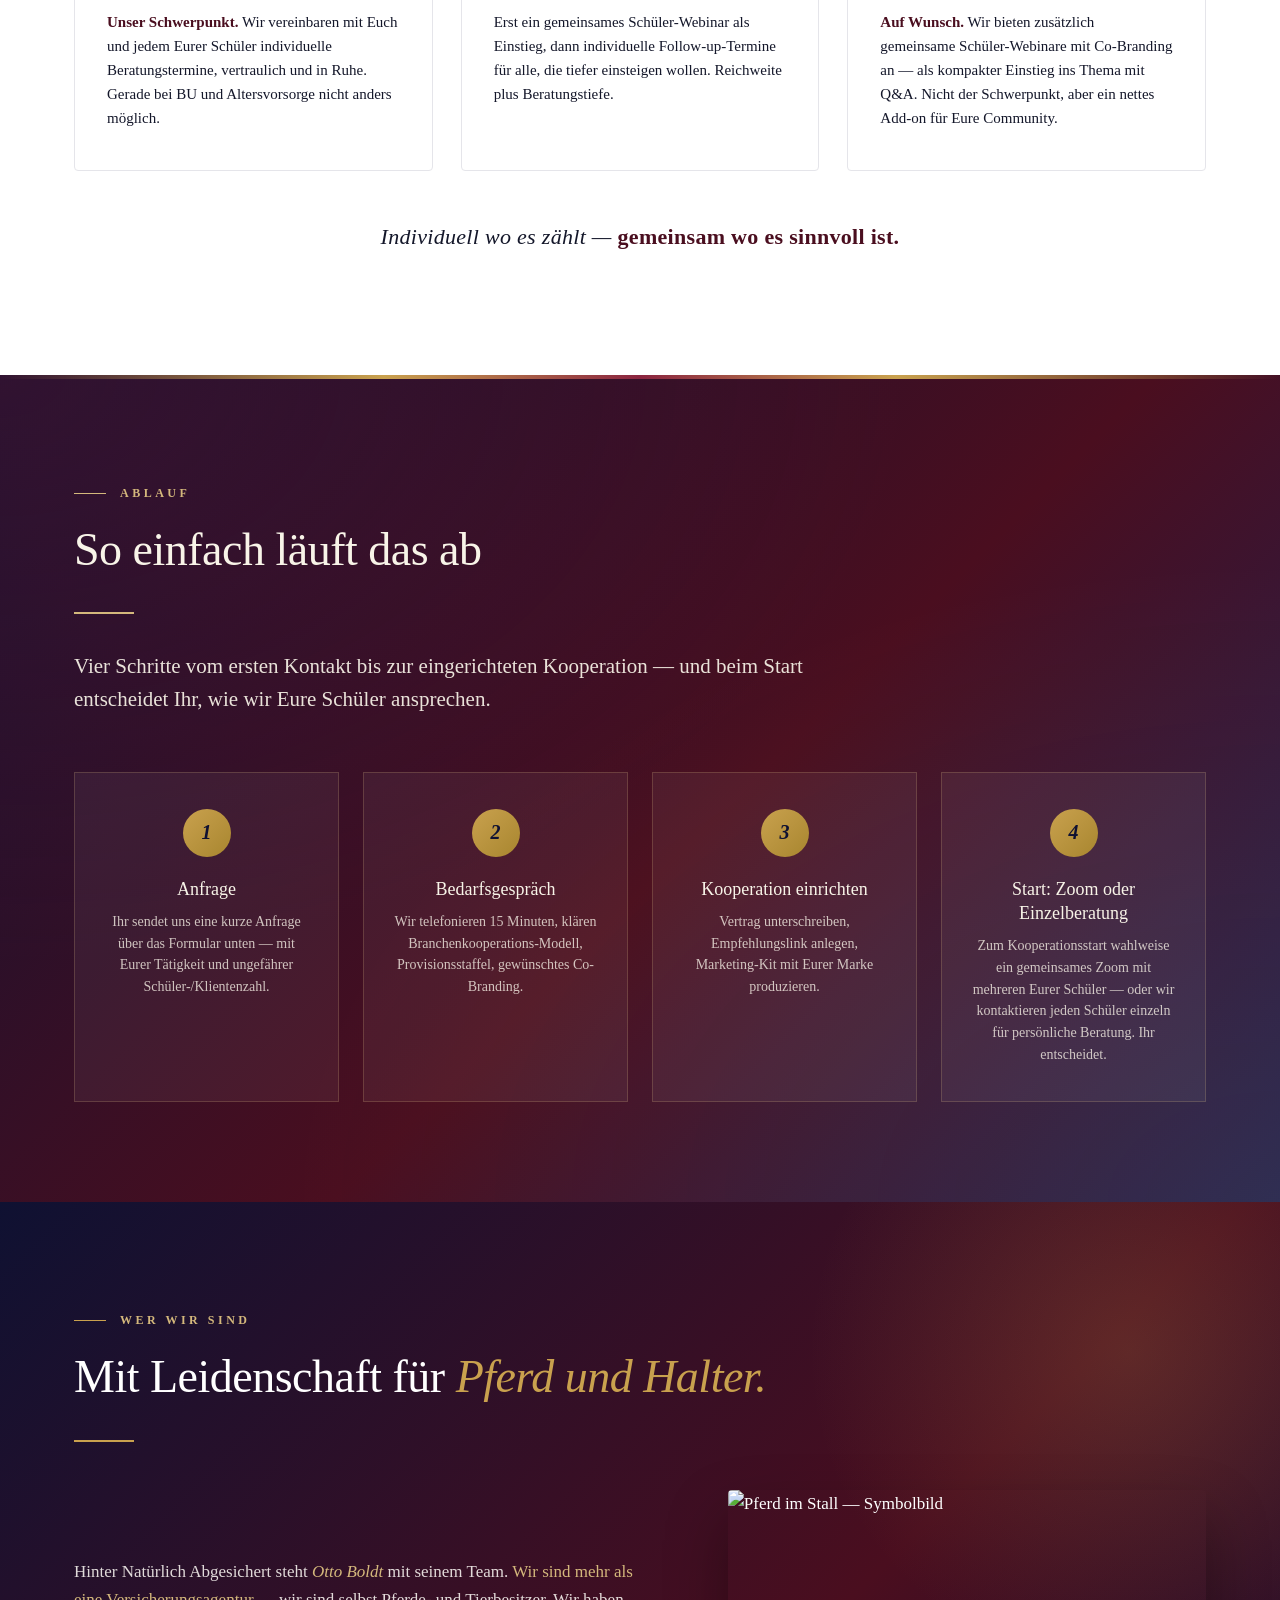
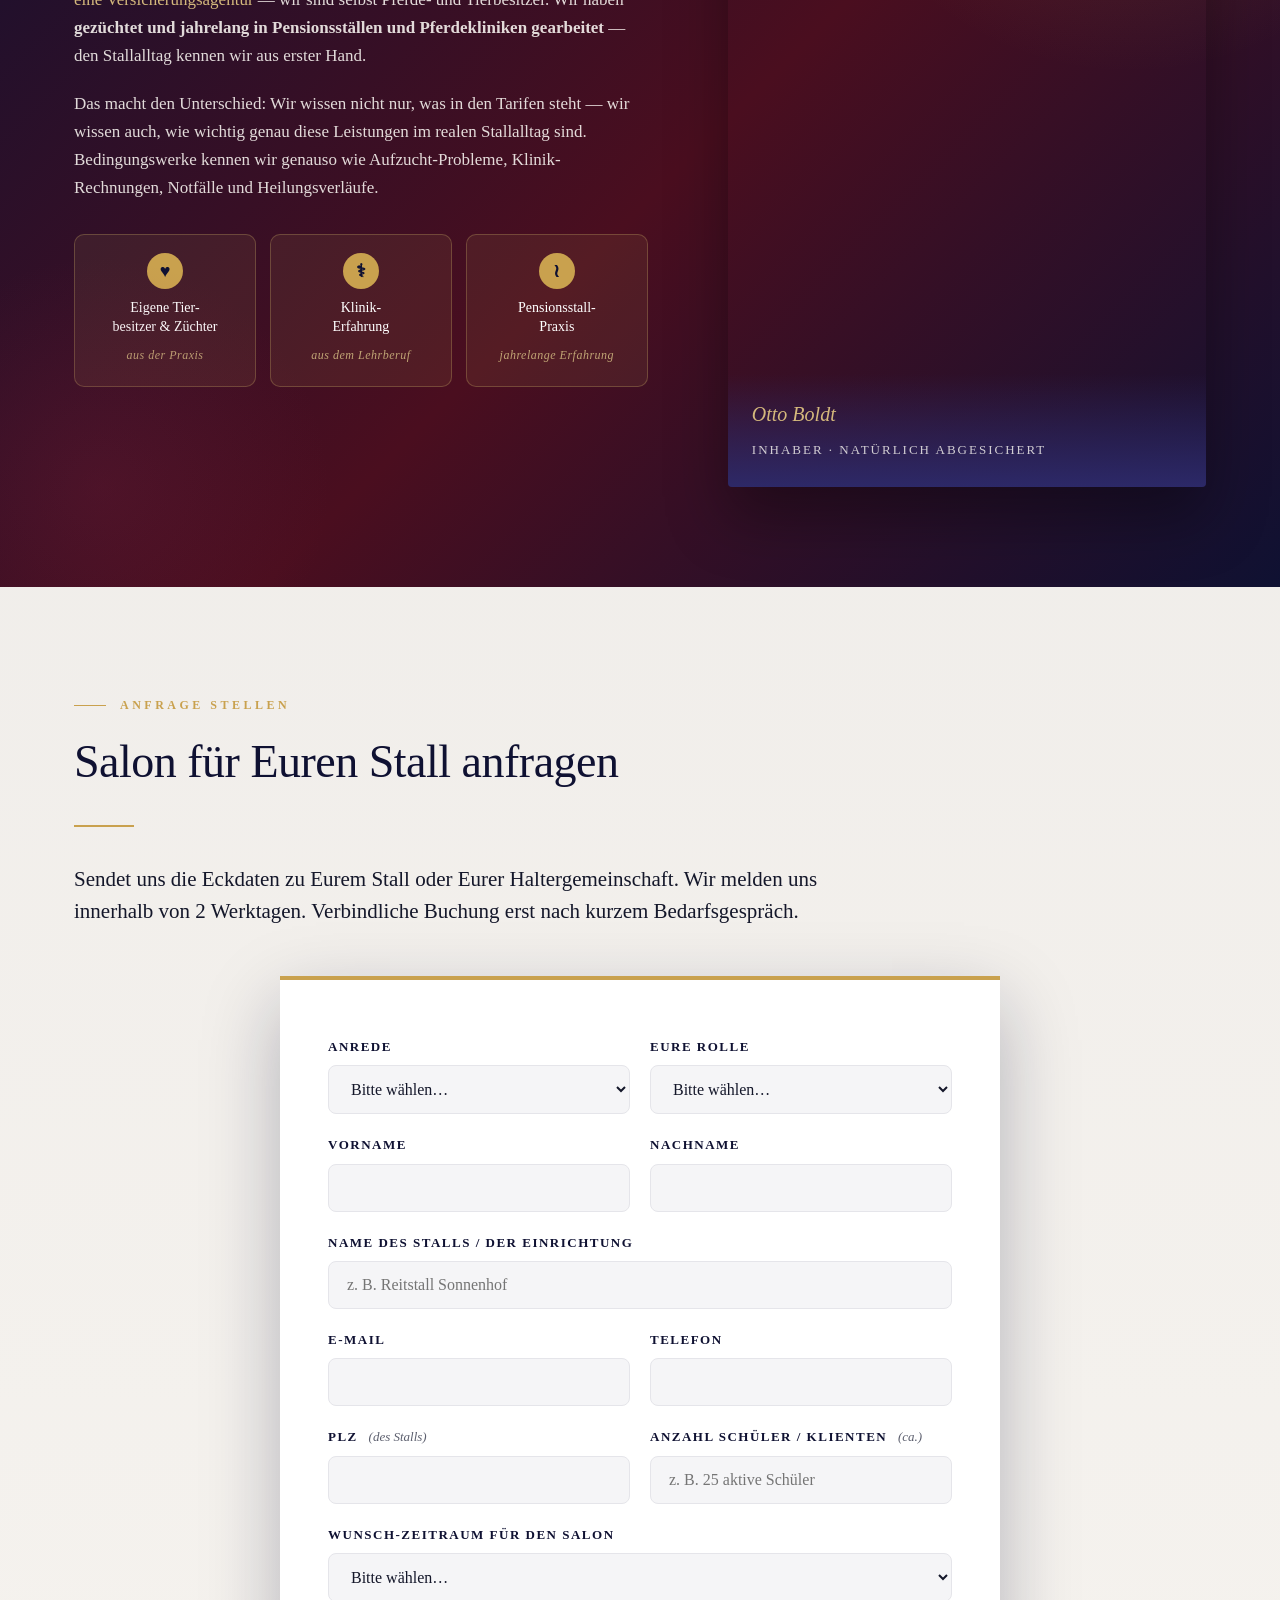
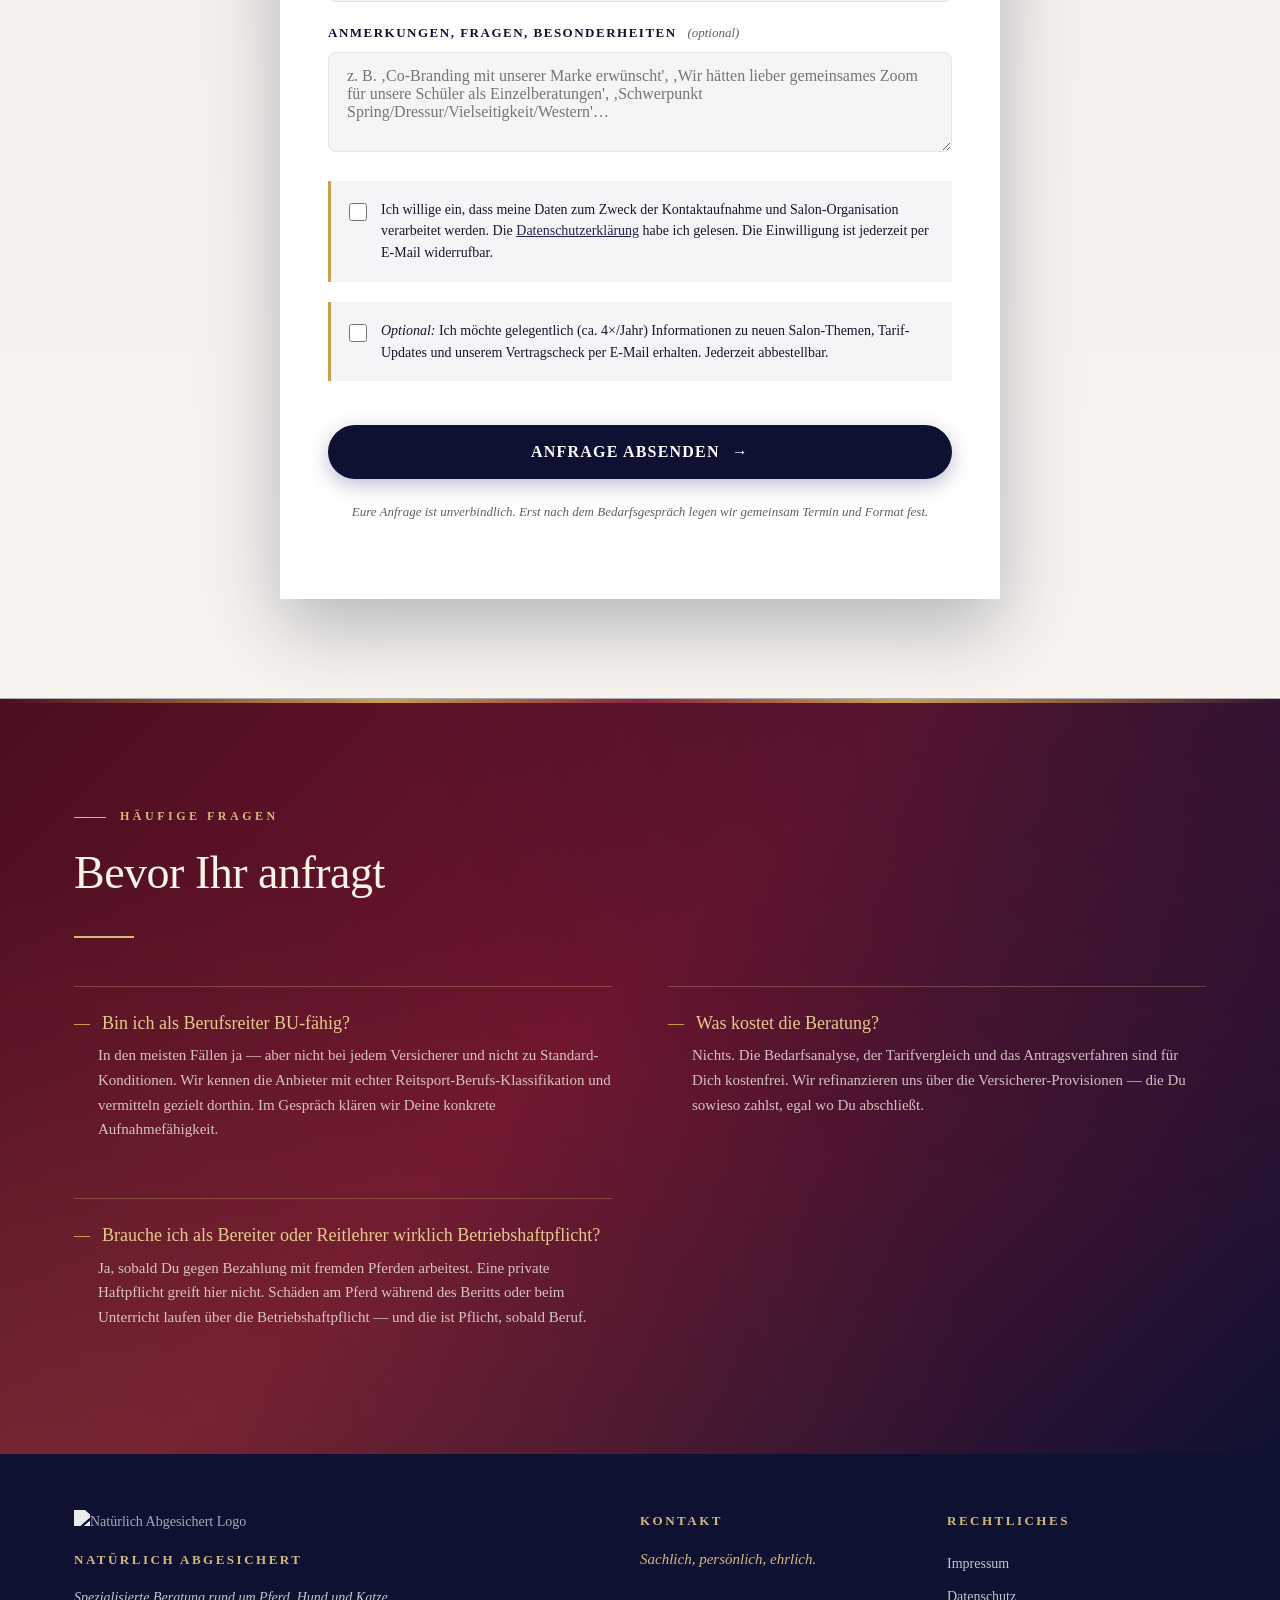
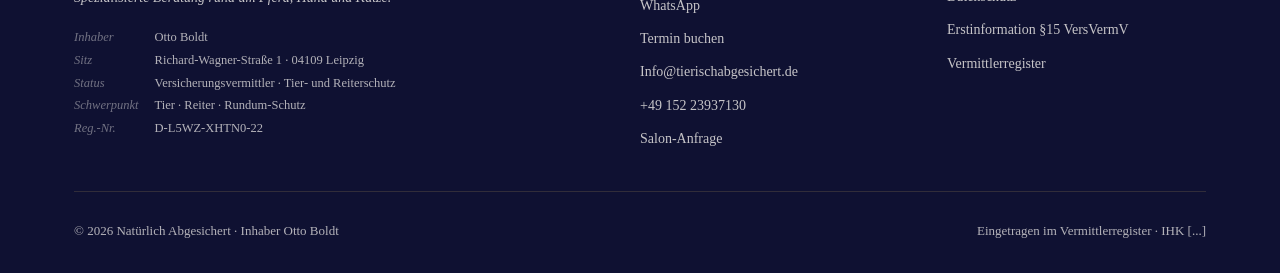
==== commit 74e302ca: "Card-Bullets auf 3 reduziert + Duplikate eliminiert Verkaufsstall Praxis-Realität (3 Cards): - Aufzu" ====
--- a/berufsreiter/index.html
+++ b/berufsreiter/index.html
@@ -1574,7 +1574,6 @@
           <li><strong style="color: var(--gold-bright);">·</strong> BU mit echter Reitsport-Berufs­klassifikation</li>
           <li><strong style="color: var(--gold-bright);">·</strong> Reiter-Unfall mit Berufs-Klausel</li>
           <li><strong style="color: var(--gold-bright);">·</strong> Beritt-Haftpflicht (Schaden am fremden Pferd)</li>
-          <li><strong style="color: var(--gold-bright);">·</strong> Versicherung Eurer eigenen Sport-/Berittpferde</li>
         </ul>
         <p style="font-size: 14px; color: var(--gold-soft); font-style: italic; margin-top: 14px; margin-bottom: 0;">
           Schulter, Knie, Wirbelsäule — eine Verletzung kann das Ende
@@ -1594,7 +1593,6 @@
           <li><strong style="color: var(--gold-bright);">·</strong> Reitlehrer-Haftpflicht inkl. Aufsichts­pflicht</li>
           <li><strong style="color: var(--gold-bright);">·</strong> Vermögensschadens-Haftpflicht für Beratungs­fehler</li>
           <li><strong style="color: var(--gold-bright);">·</strong> Rechtsschutz für Vertrags­streitigkeiten</li>
-          <li><strong style="color: var(--gold-bright);">·</strong> BU für Reitlehrer­tätigkeit (eigene Klassi­fikation)</li>
         </ul>
         <p style="font-size: 14px; color: var(--gold-soft); font-style: italic; margin-top: 14px; margin-bottom: 0;">
           Sturz eines Schülers im Unterricht — der Aufsichts­pflicht-Vorwurf
@@ -1613,7 +1611,6 @@
           <li><strong style="color: var(--gold-bright);">·</strong> OP- &amp; Krankenversicherung Eurer eigenen Pferde</li>
           <li><strong style="color: var(--gold-bright);">·</strong> Tierhalter-Haftpflicht</li>
           <li><strong style="color: var(--gold-bright);">·</strong> Krankentagegeld &amp; Altersvorsorge (Selbst­ständigen-Lücken)</li>
-          <li><strong style="color: var(--gold-bright);">·</strong> Provision für Schüler-/Klienten-Empfehlungen</li>
         </ul>
         <p style="font-size: 14px; color: var(--gold-soft); font-style: italic; margin-top: 14px; margin-bottom: 0;">
           Ein Ansprechpartner für alle Bausteine — keine Schnittstellen-
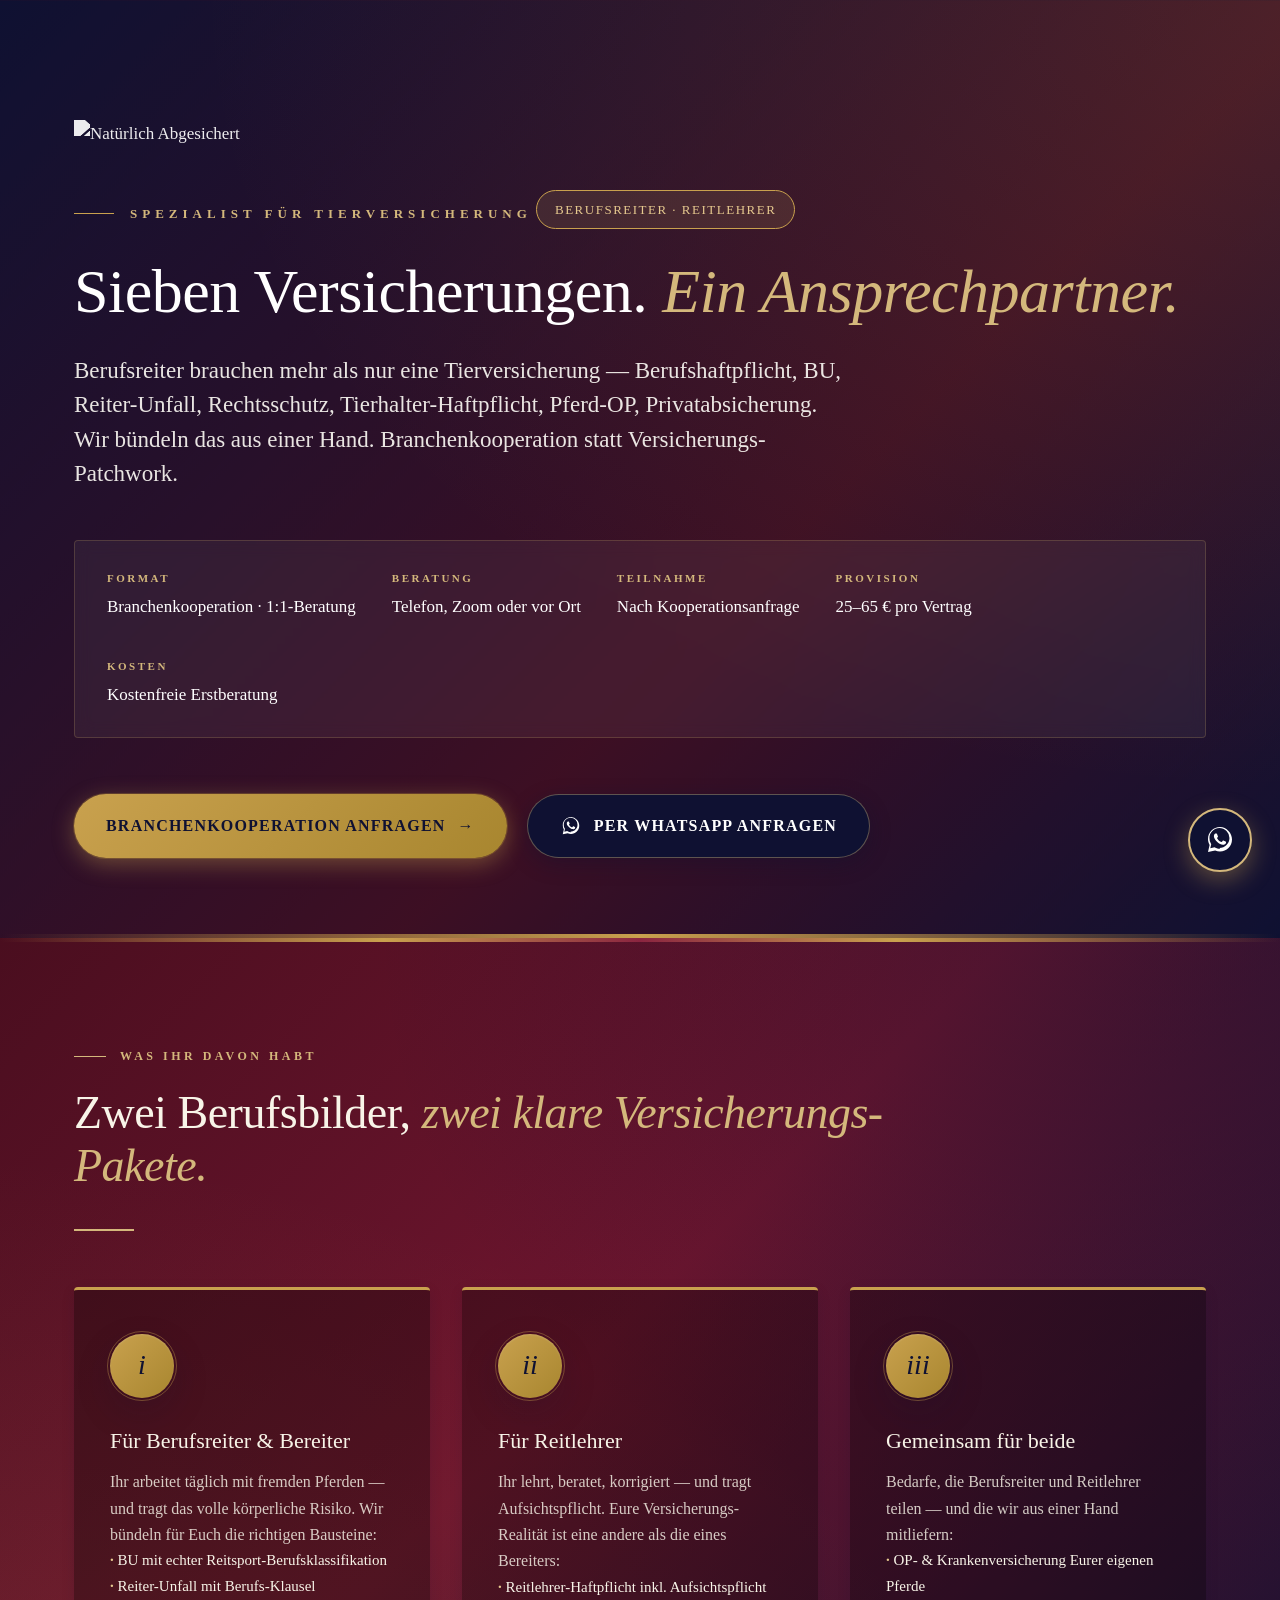
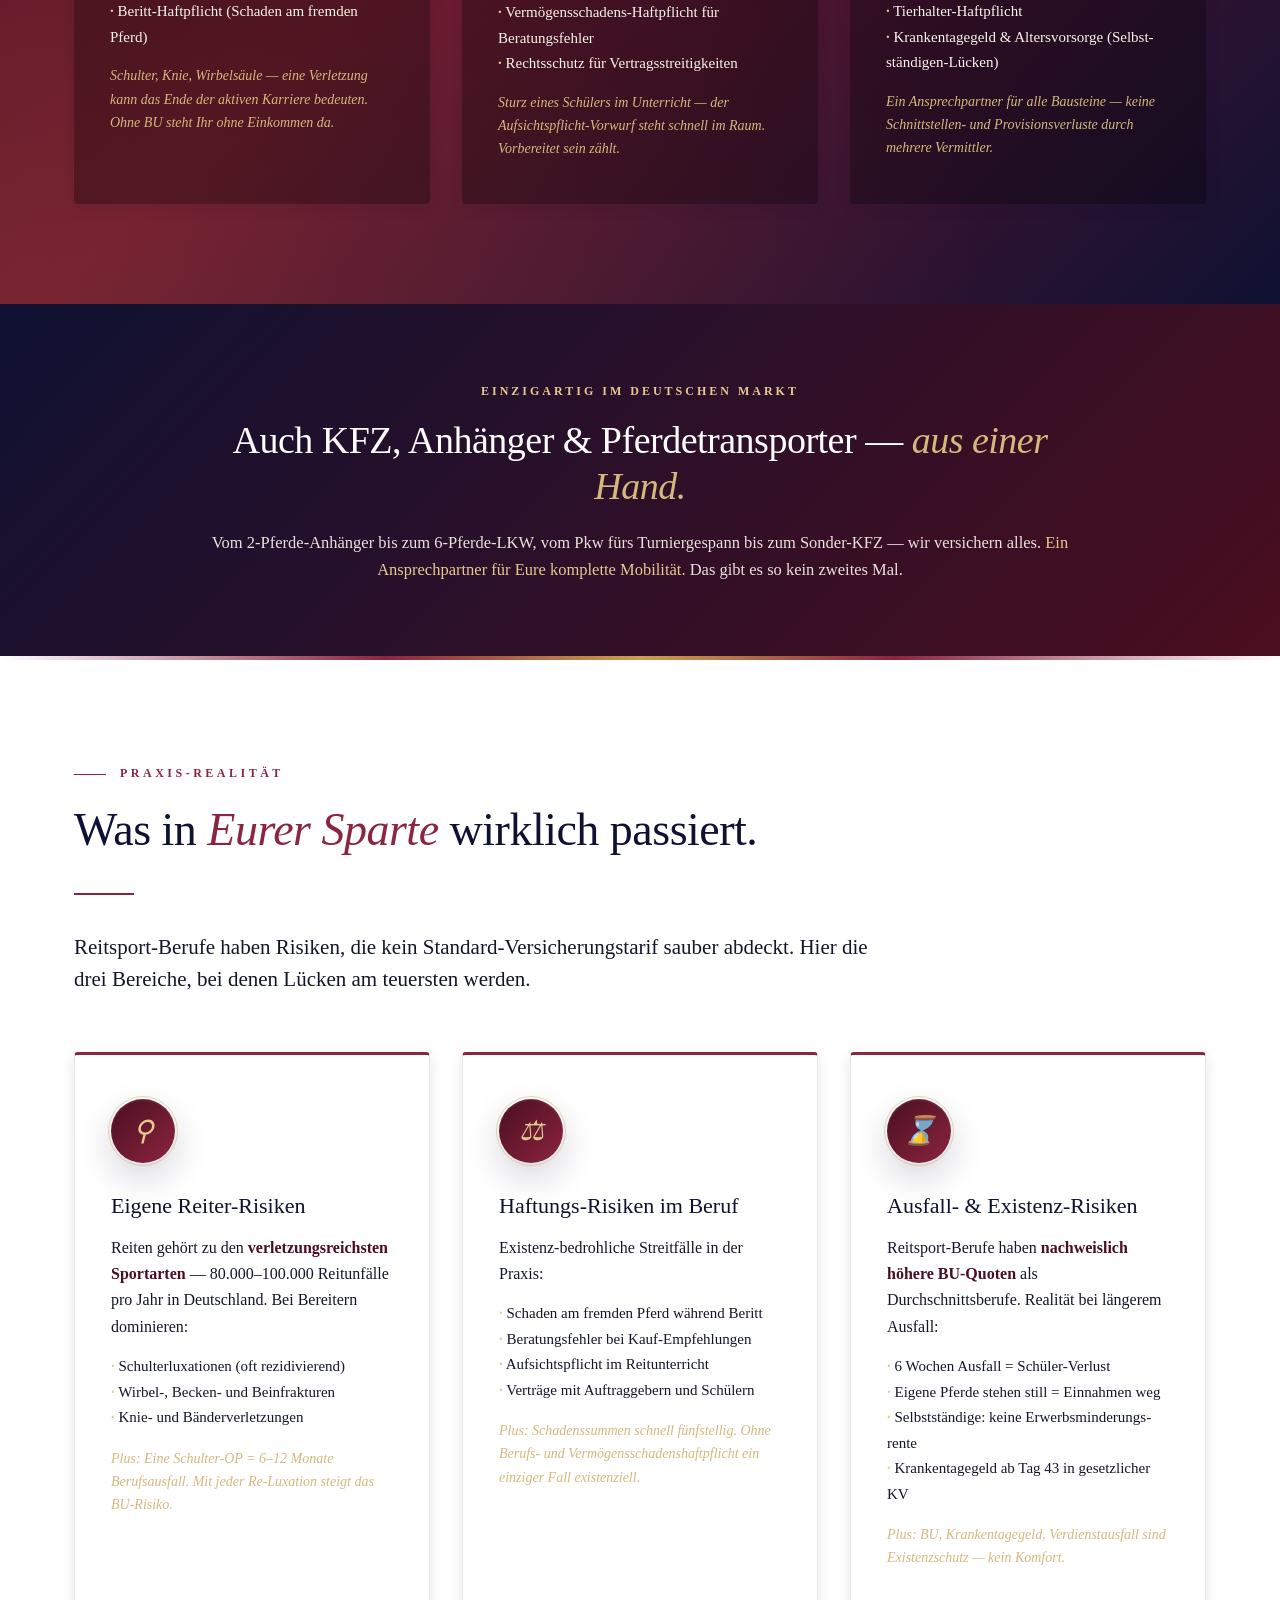
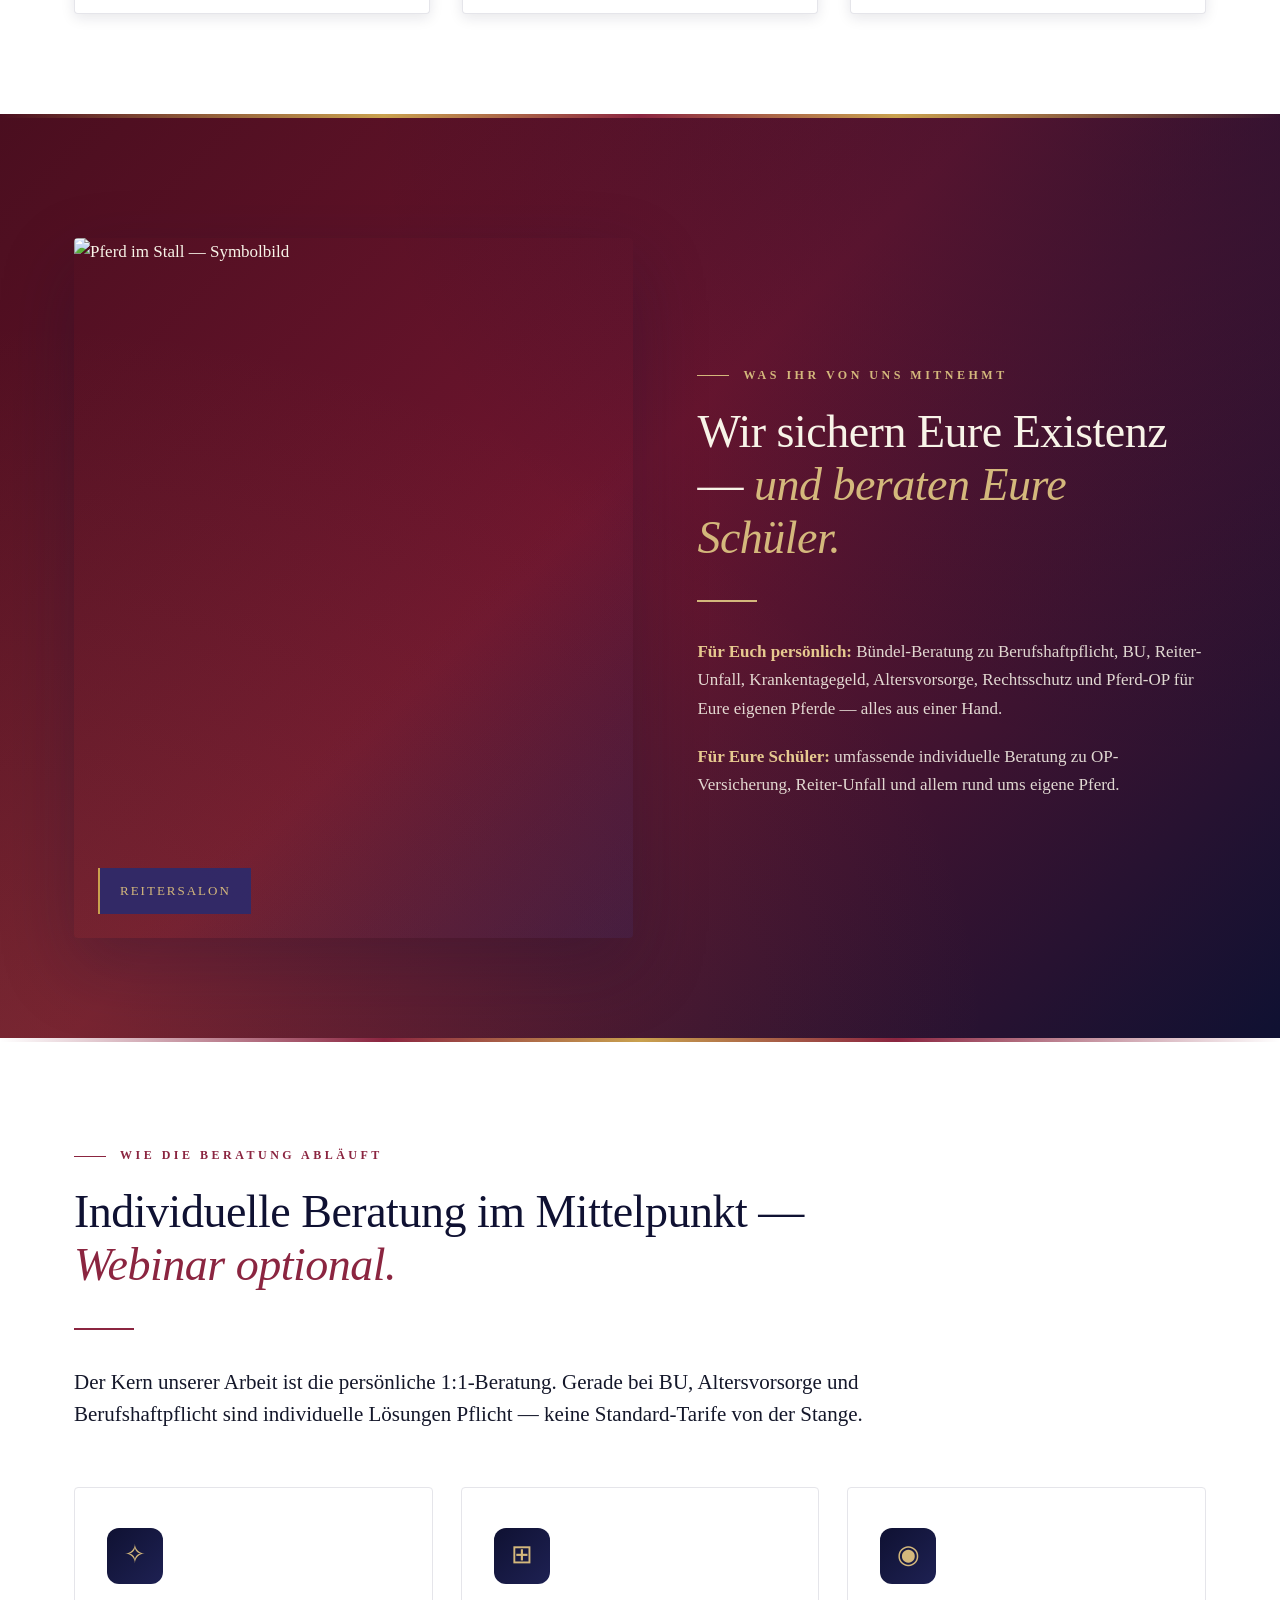
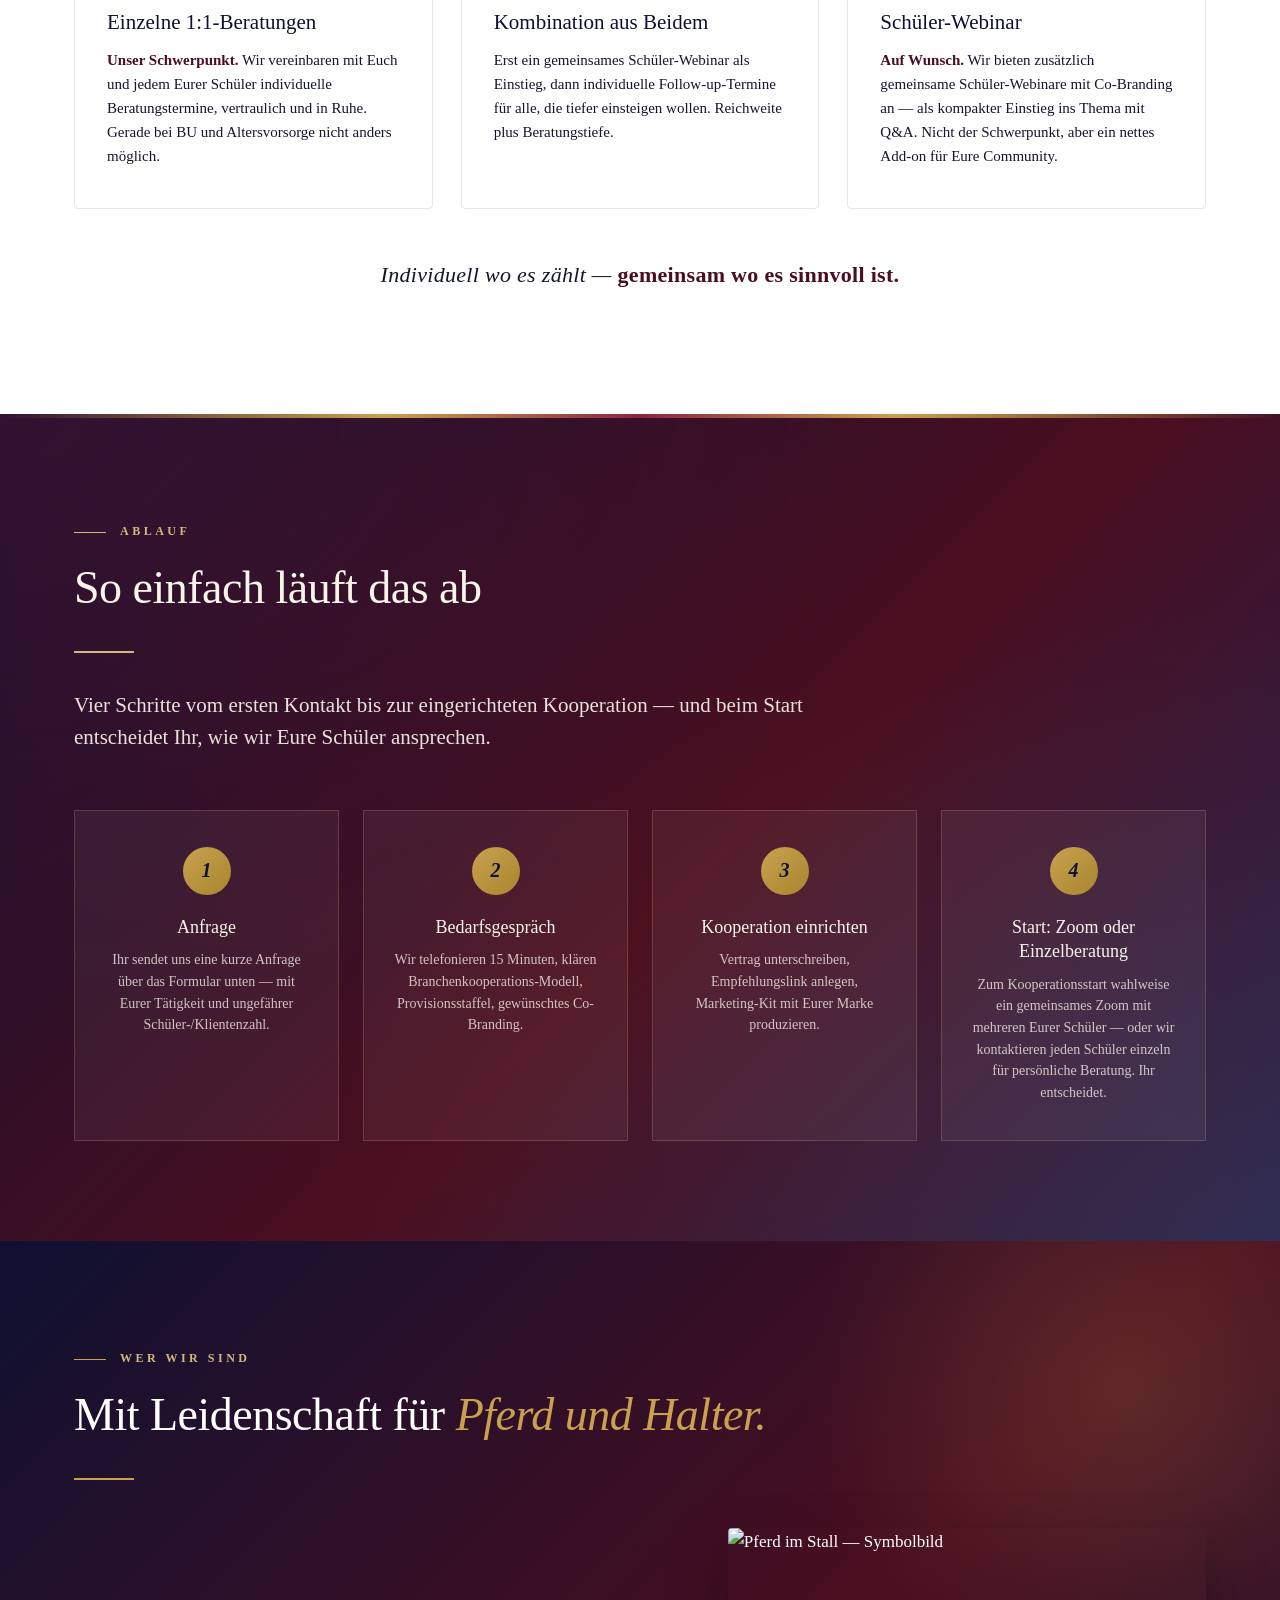
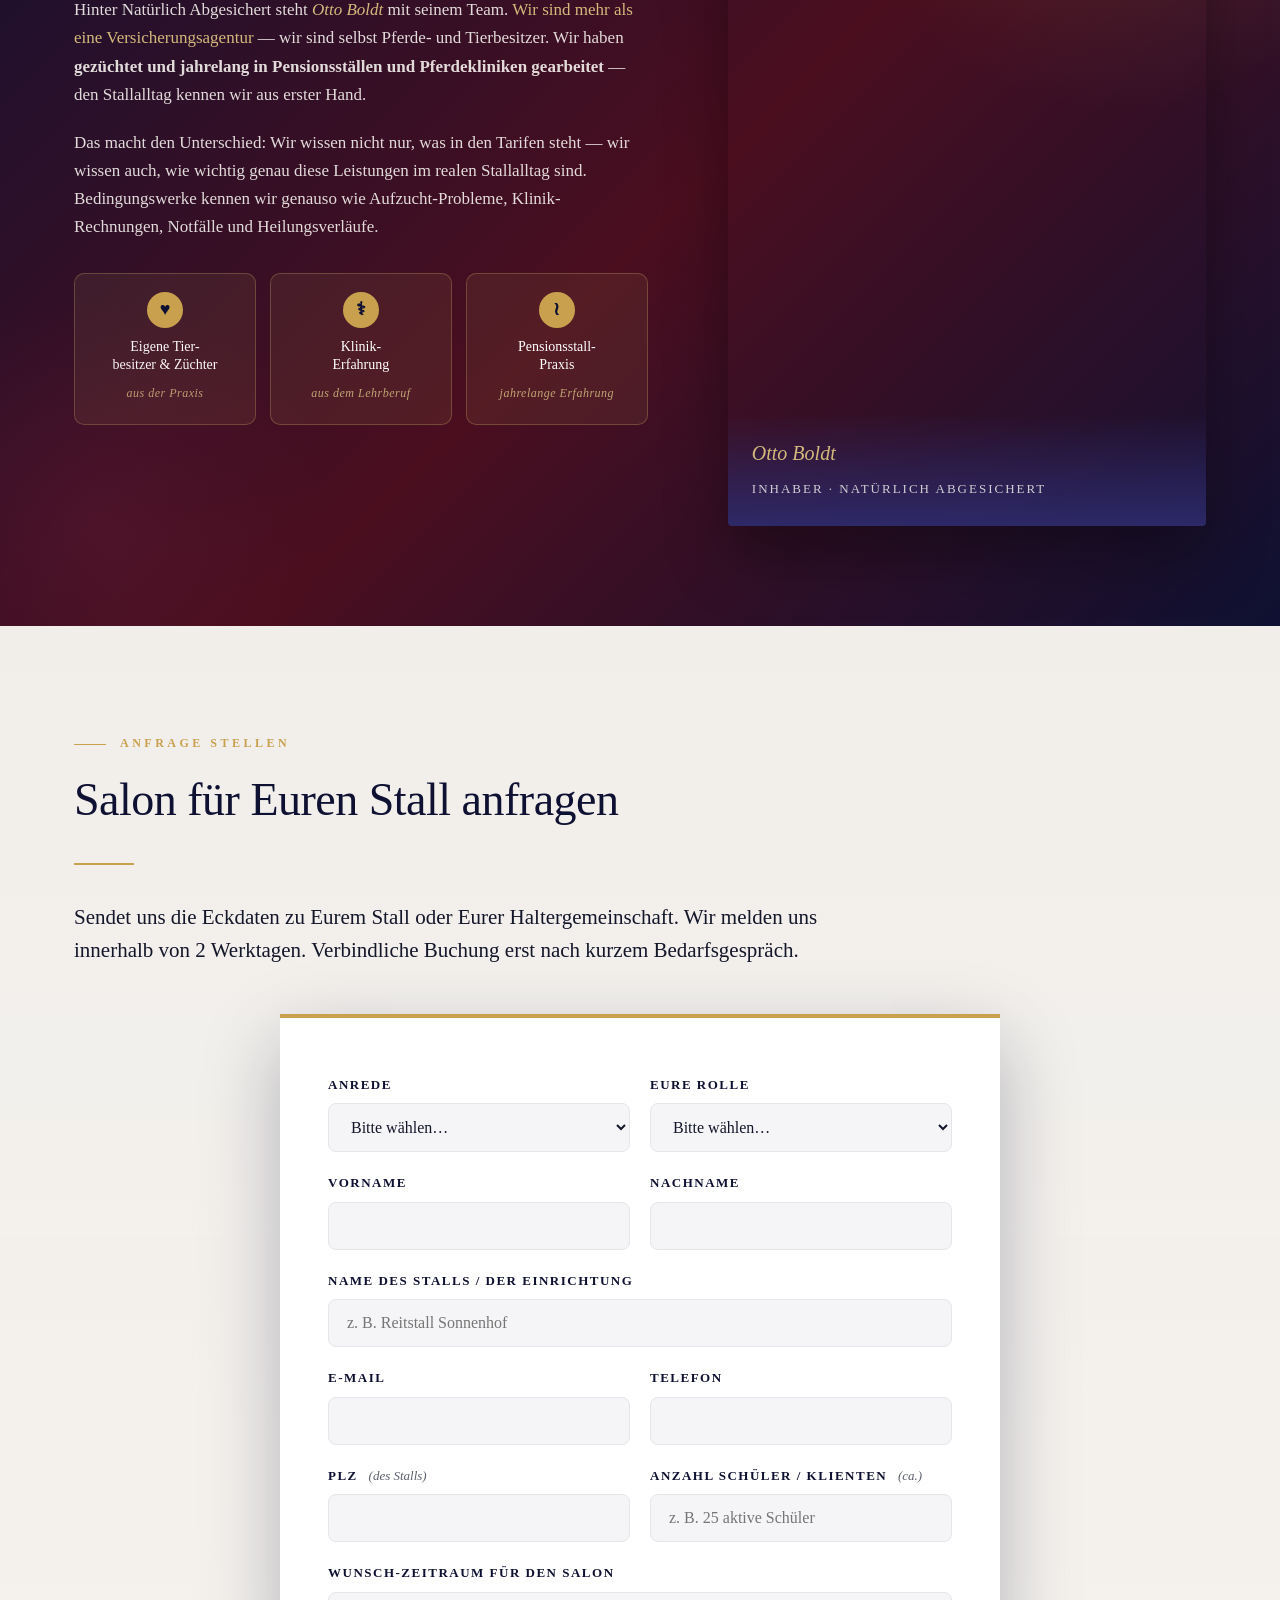
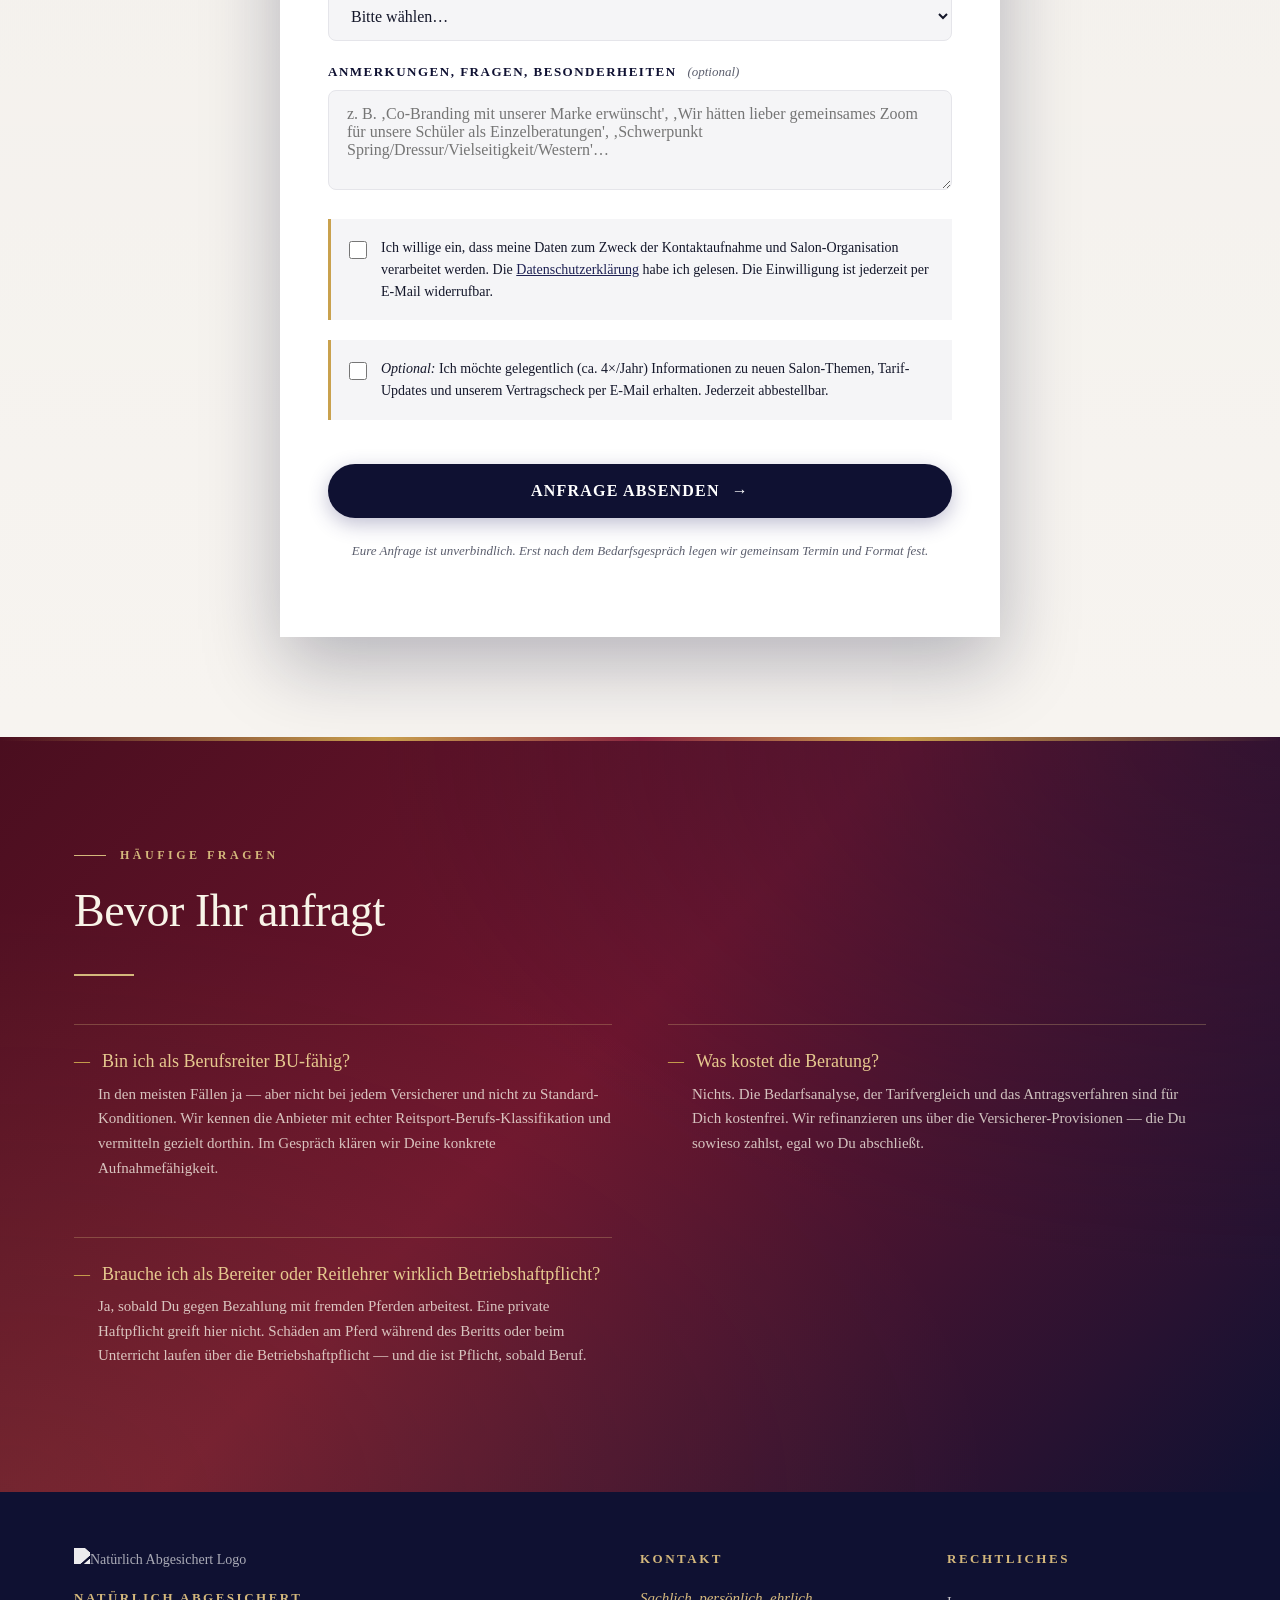
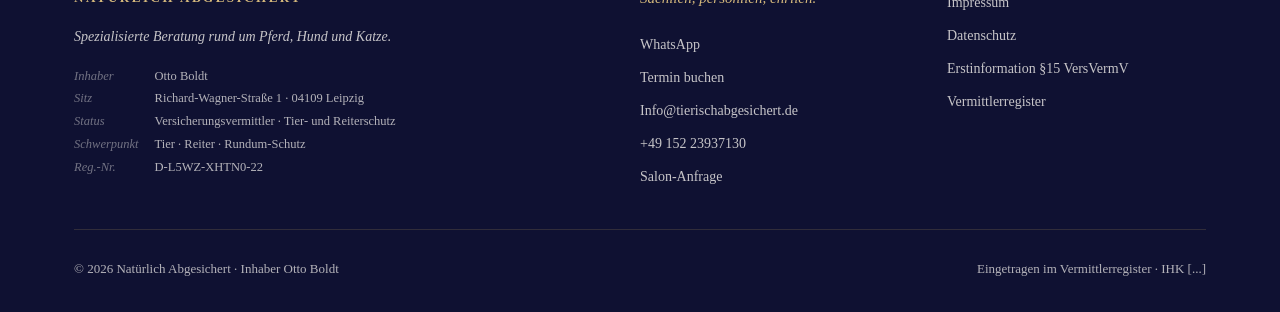
==== commit 7517d83c: "Logo oben im Hero (Übertitel-Position) Die brand-line oben im Hero (vorher: 'Natürlich Abgesichert ·" ====
--- a/berufsreiter/index.html
+++ b/berufsreiter/index.html
@@ -1503,7 +1503,11 @@
 <header class="hero">
   <div class="hero-bg"></div>
   <div class="container hero-content">
-    <div class="brand-line">Natürlich Abgesichert · Spezialist für Tierversicherung</div>
+    <img src="https://natuerlichabgesichert.de/wp-content/uploads/2022/04/Logo-5.svg"
+         alt="Natürlich Abgesichert"
+         class="brand-logo"
+         style="display: block; height: 56px; width: auto; margin-bottom: 14px; filter: brightness(0) invert(1); opacity: 0.92;">
+    <div class="brand-line" style="margin-bottom: 32px;">Spezialist für Tierversicherung</div>
 
     <span class="hero-tag">Berufsreiter · Reitlehrer</span>
 
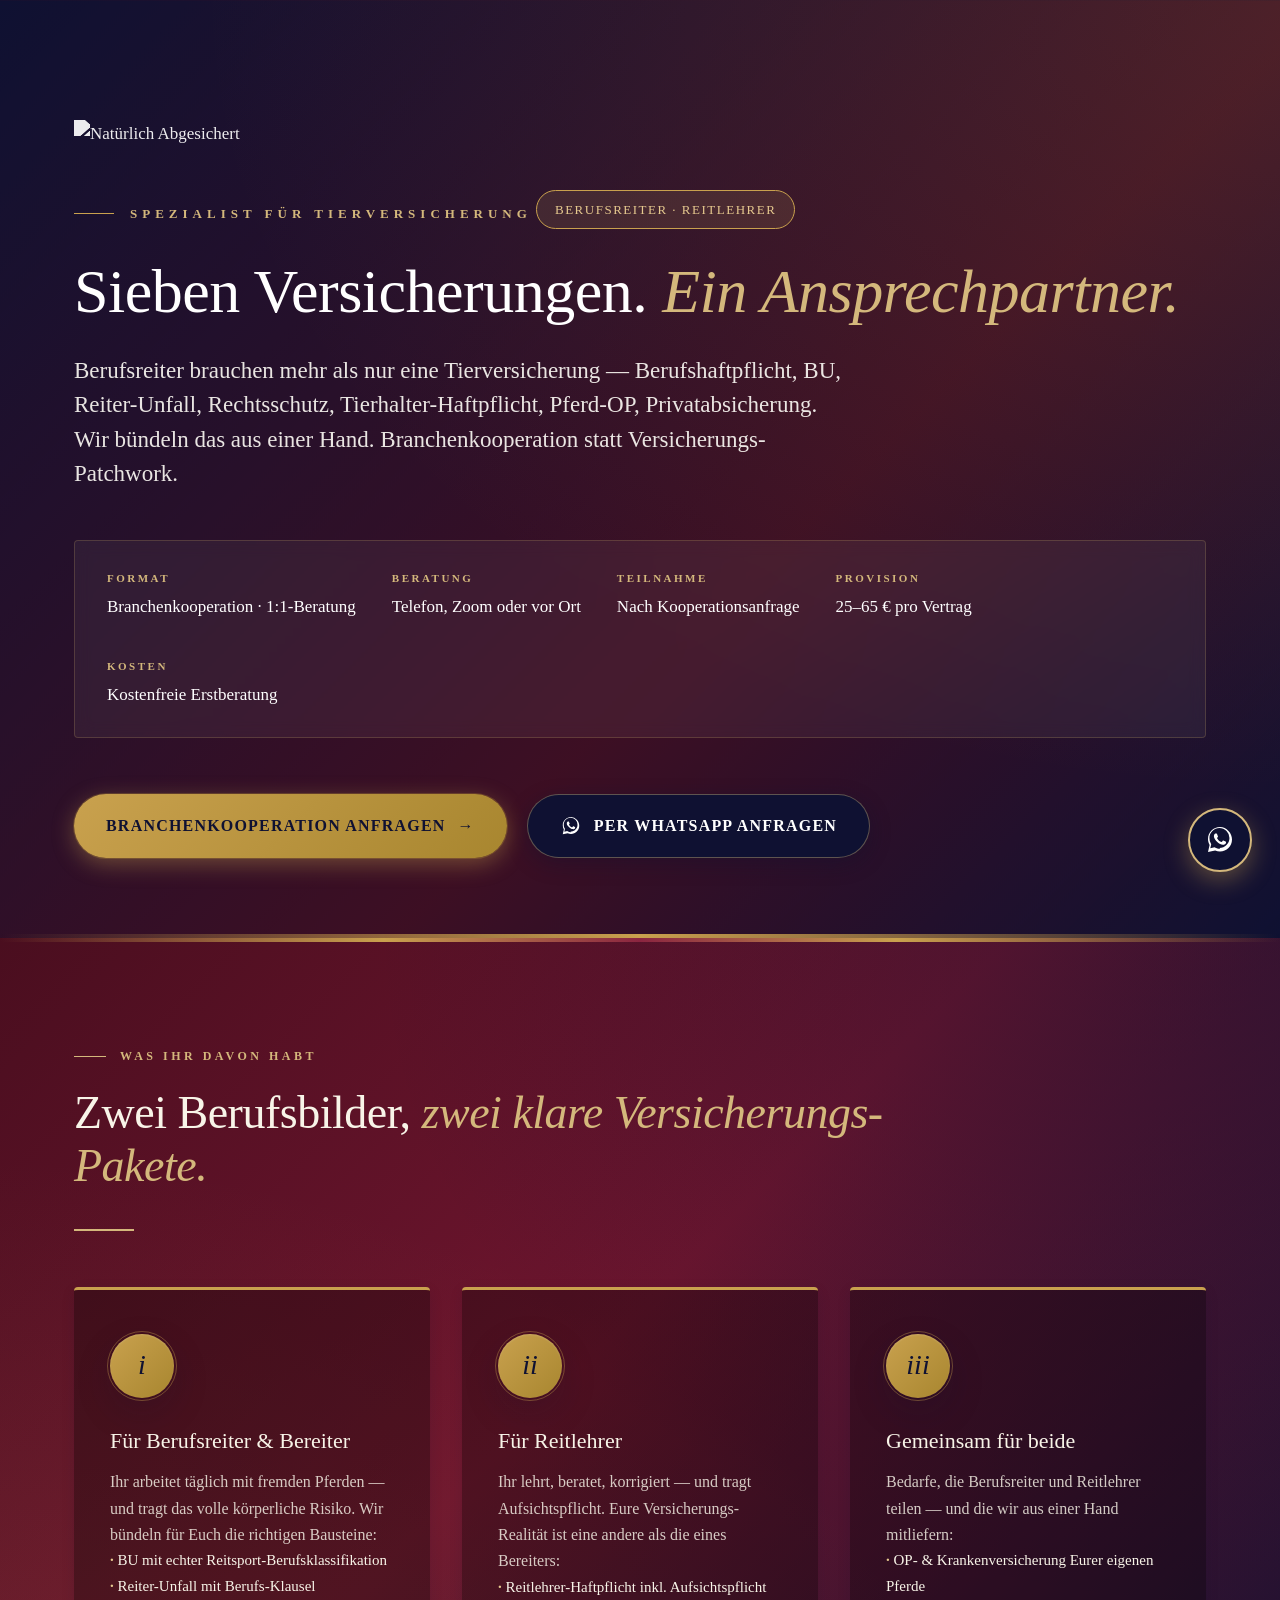
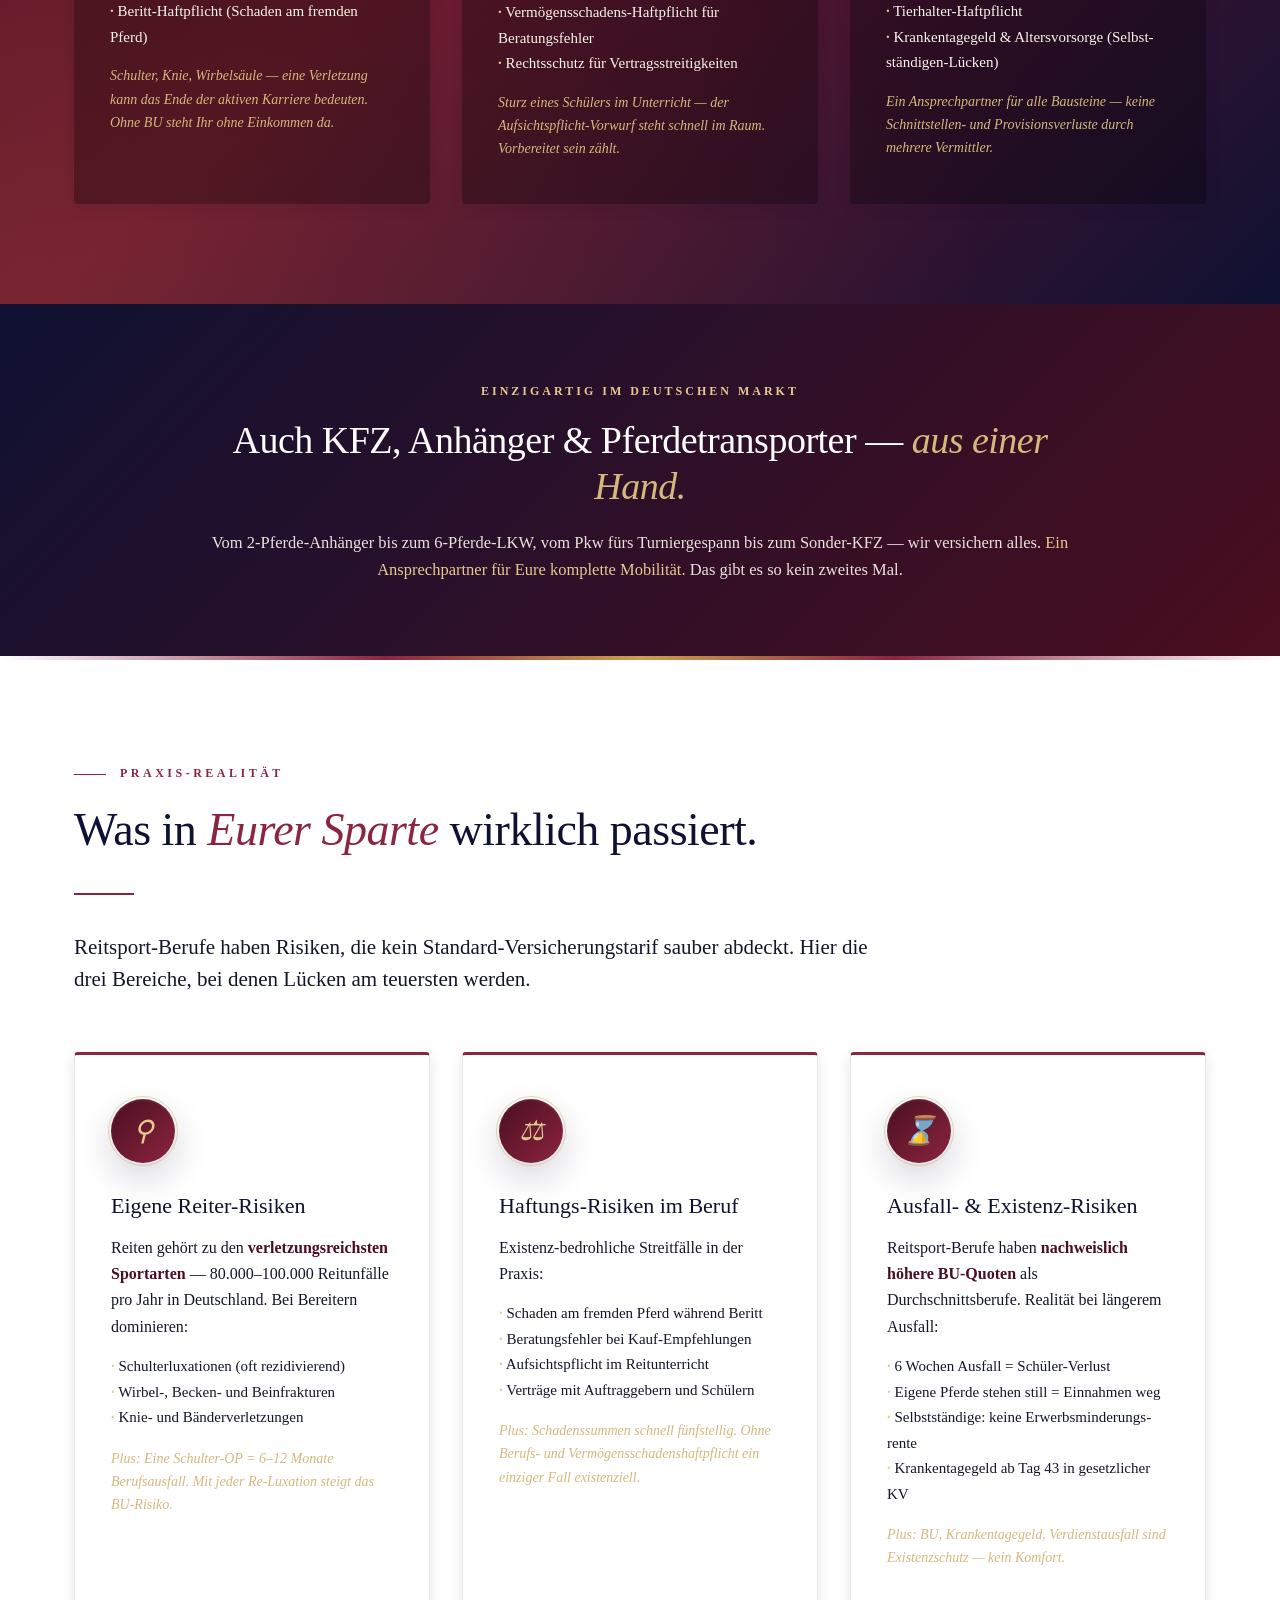
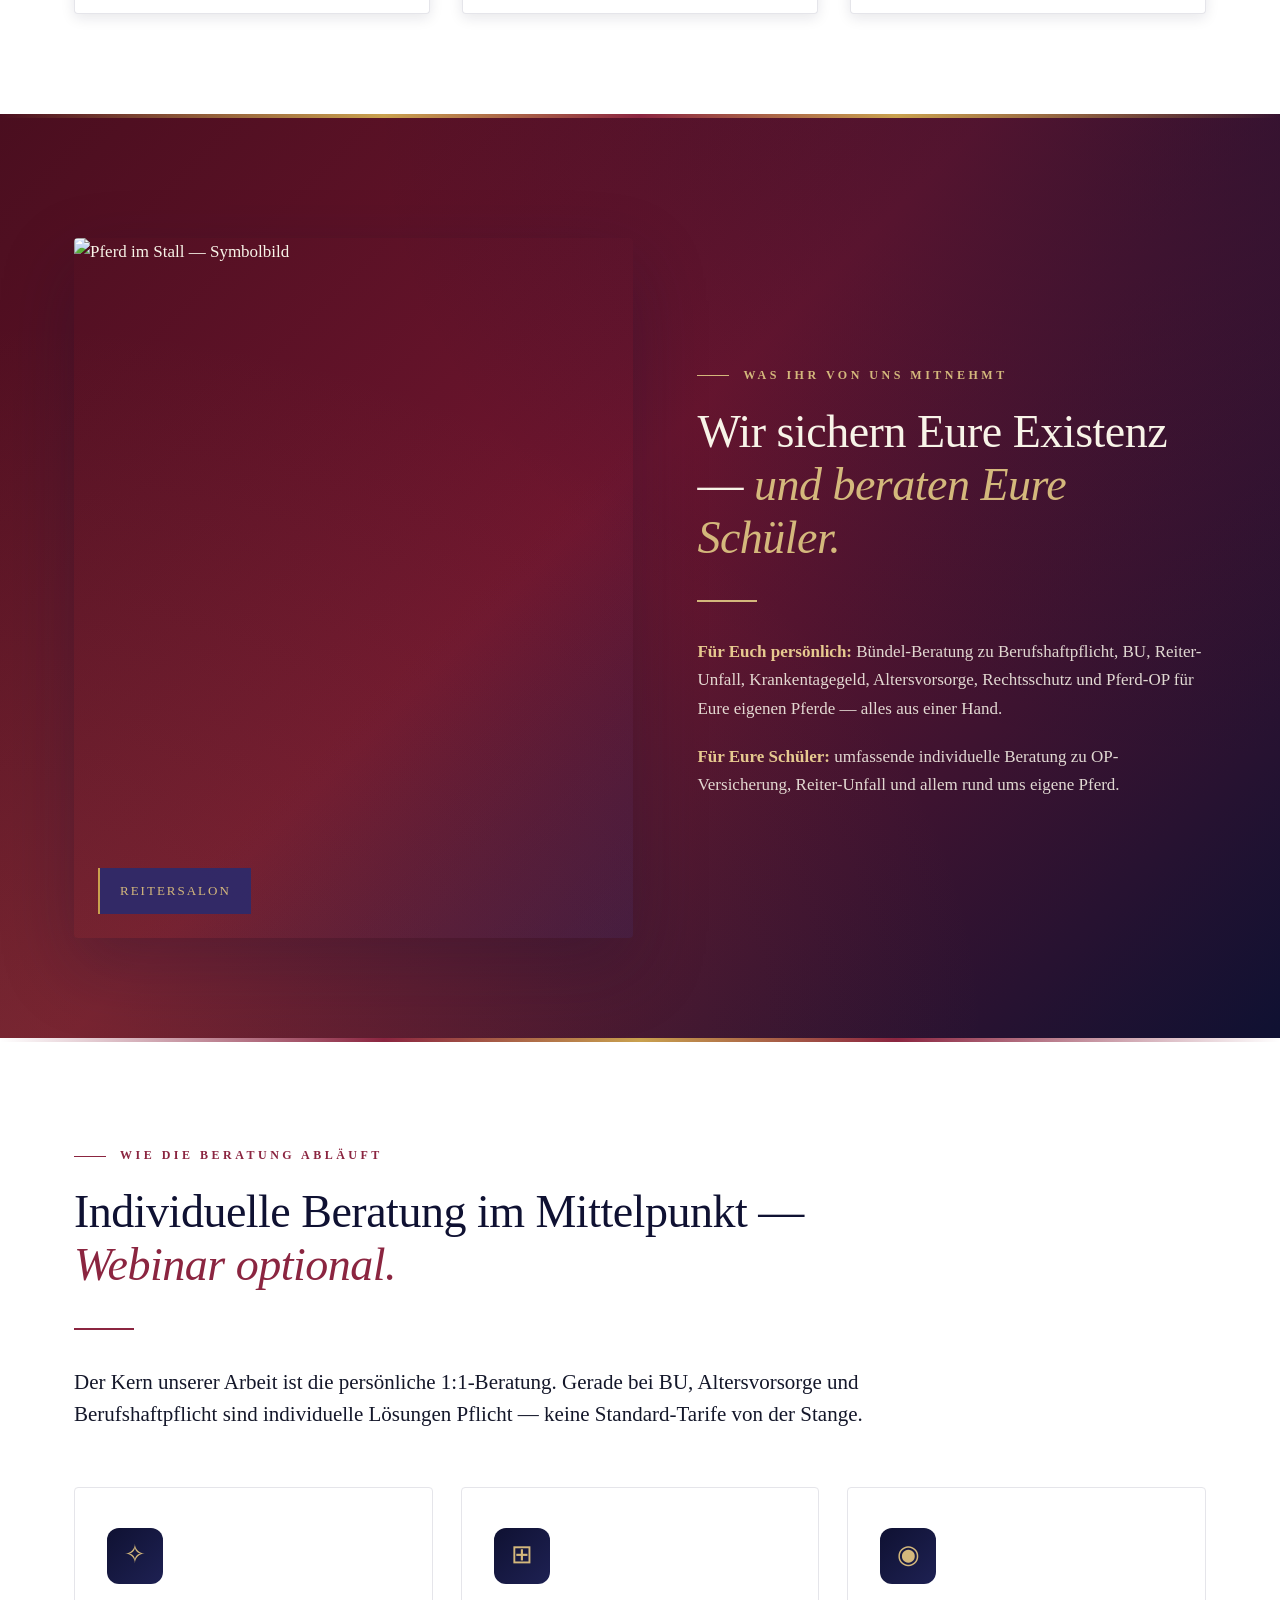
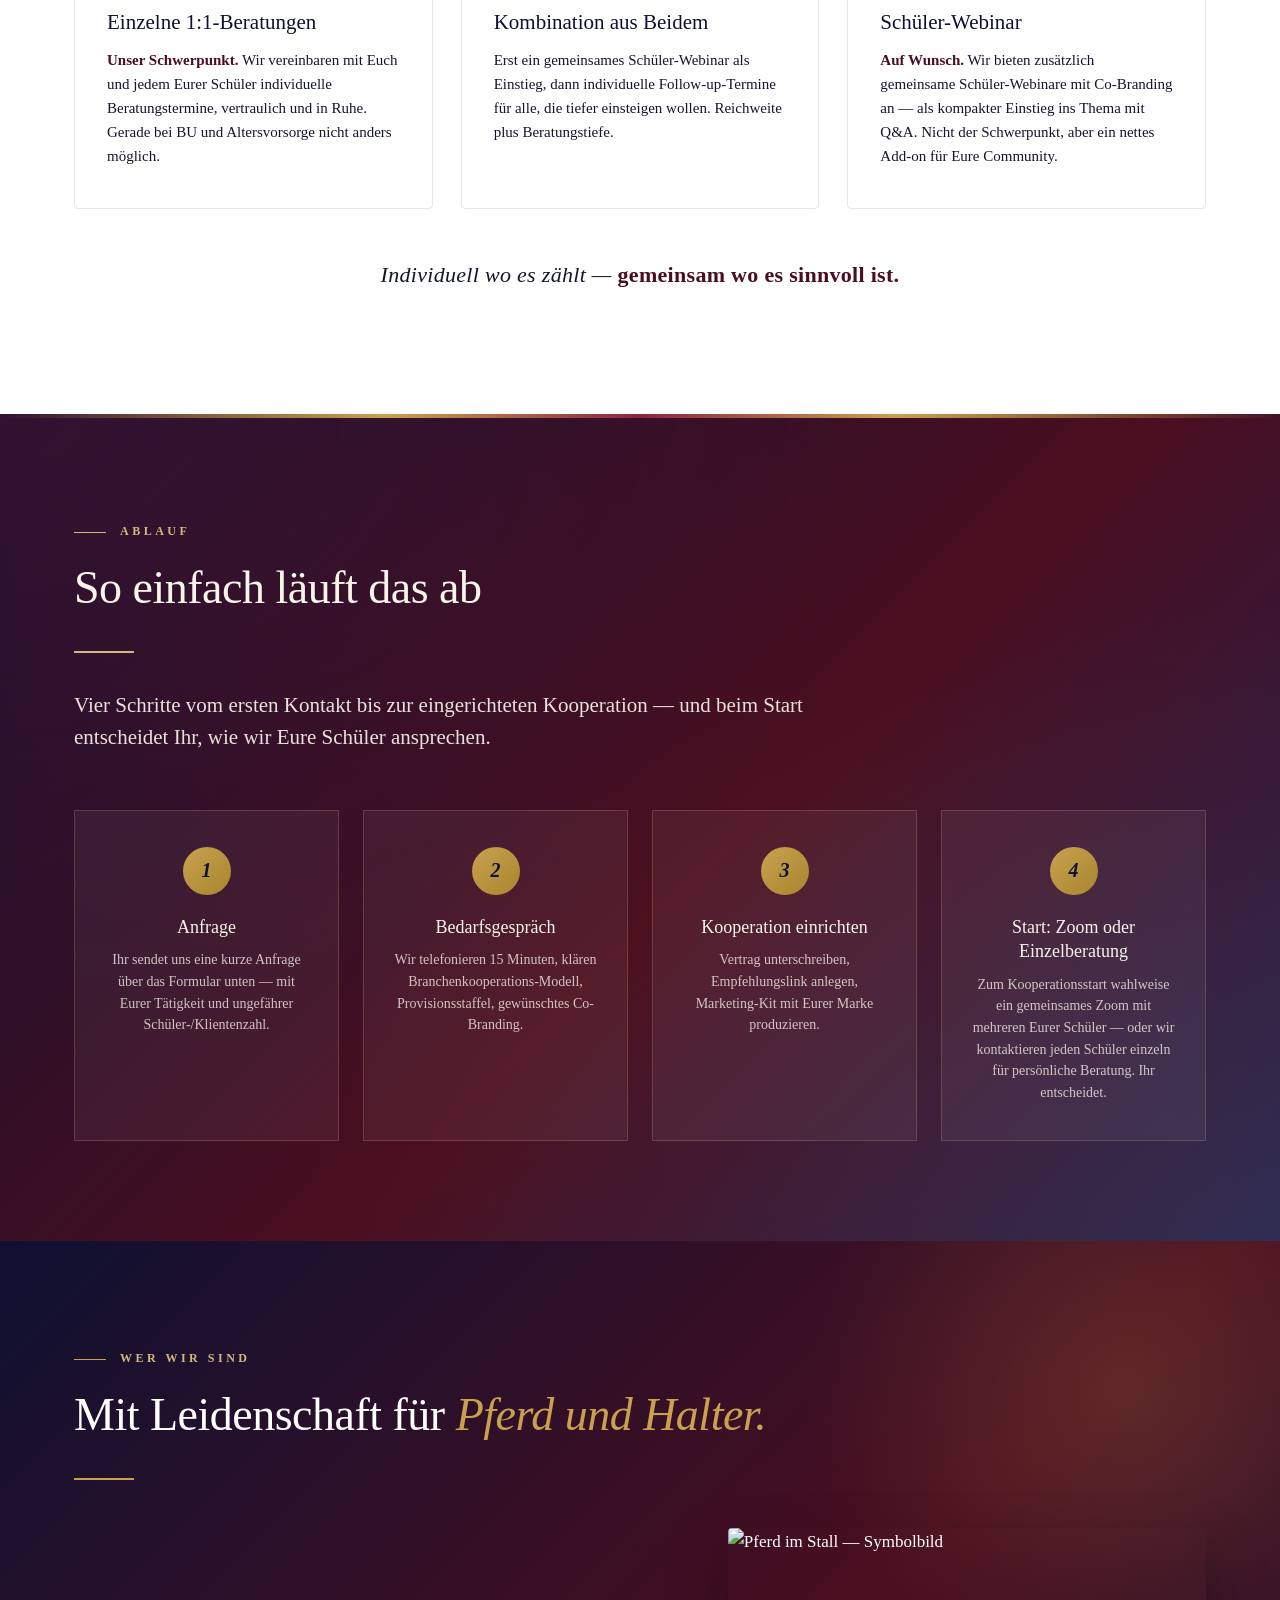
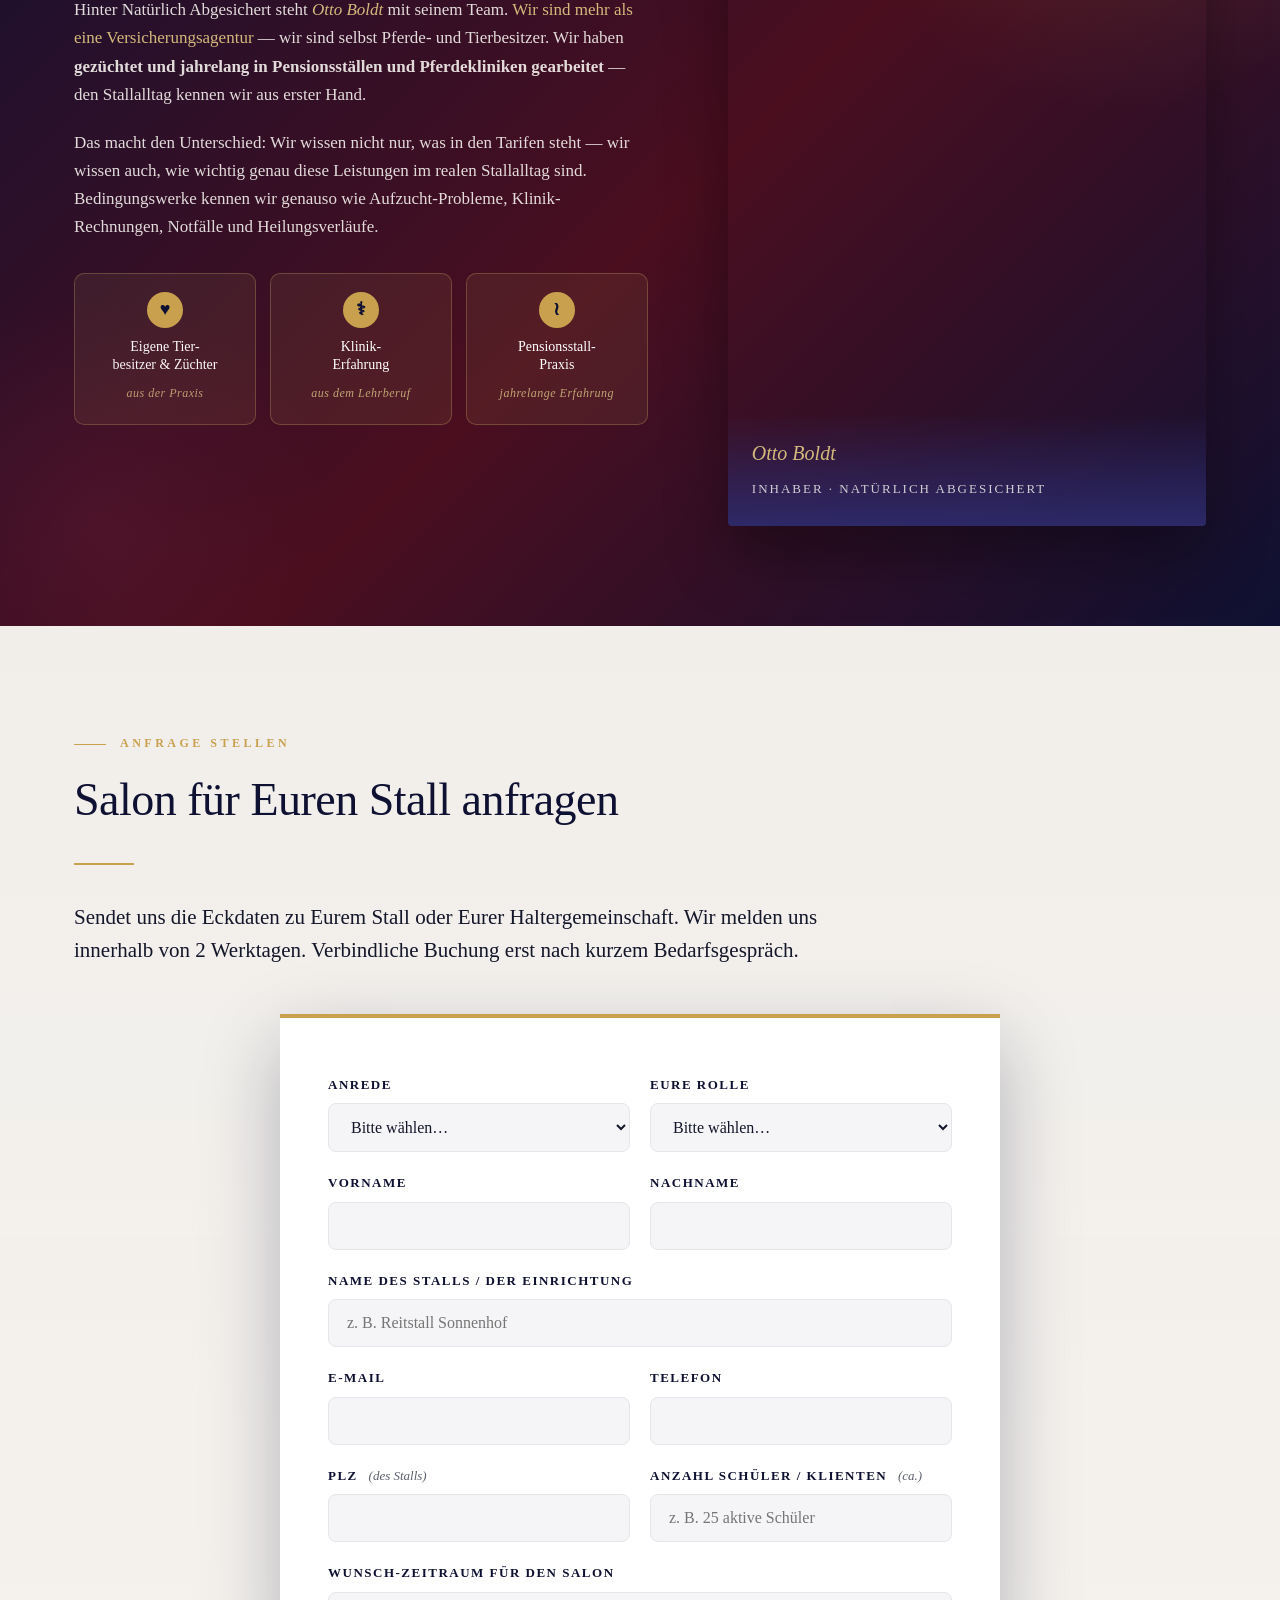
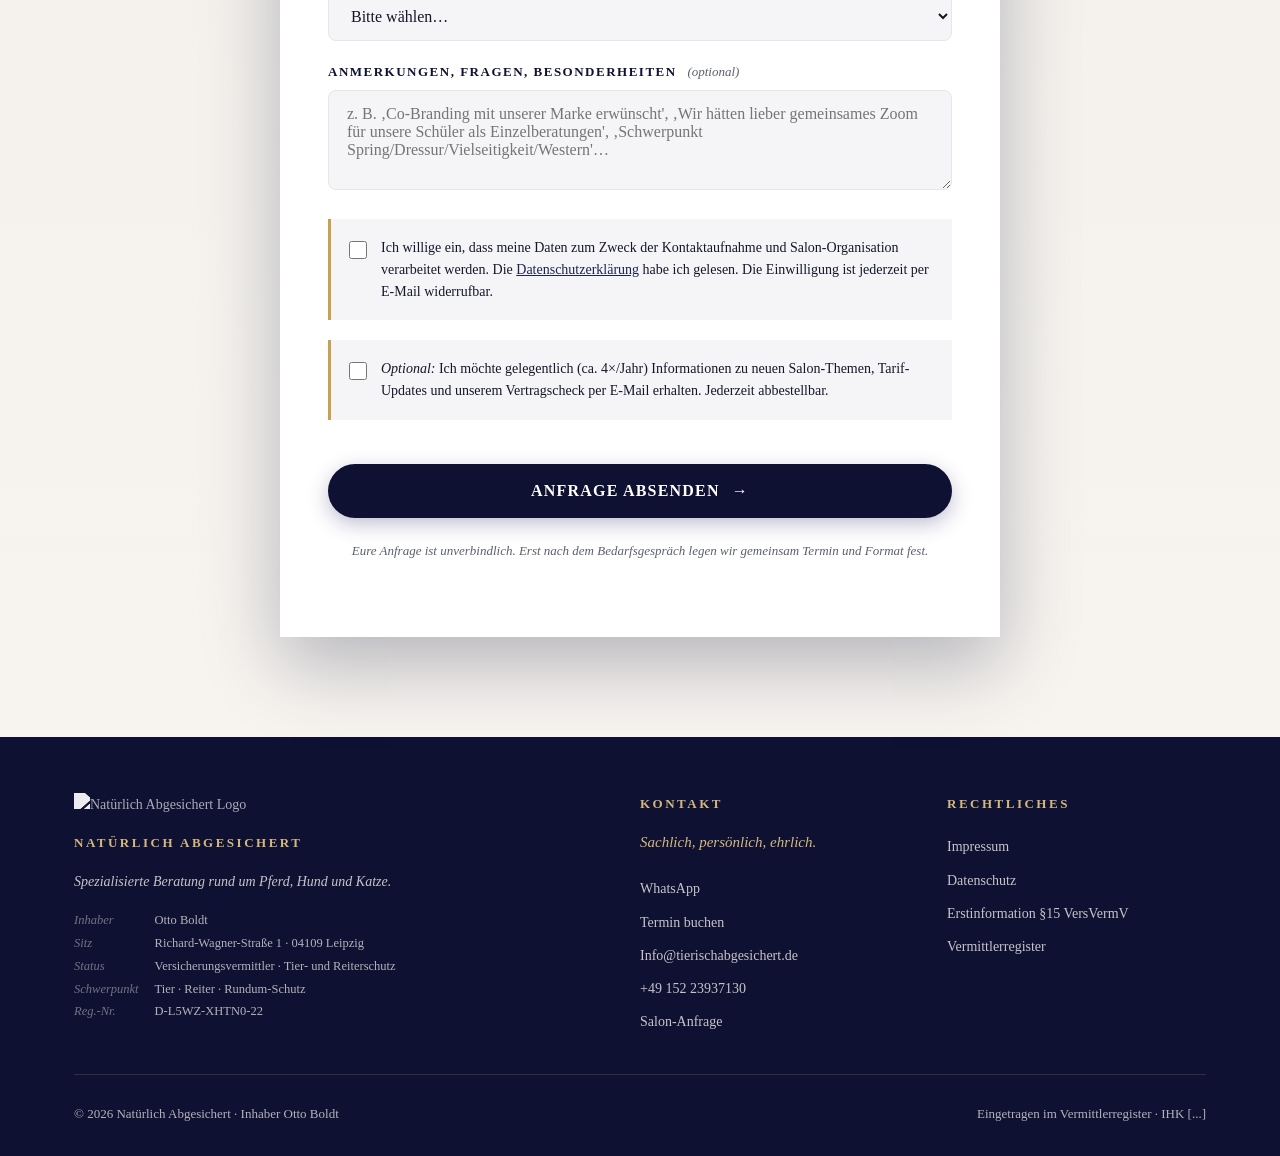
==== commit 8eff014d: "FAQ 'Bevor Ihr anfragt' aus allen 3 Pferdepages entfernt Die FAQ-Section mit 'Was kostet uns das?' /" ====
--- a/berufsreiter/index.html
+++ b/berufsreiter/index.html
@@ -2015,42 +2015,6 @@
   </div>
 </section>
 
-<!-- ====== FAQ ====== -->
-<section class="section-dark-wine reveal">
-  <div class="container">
-    <div class="section-eyebrow">Häufige Fragen</div>
-    <h2>Bevor Ihr anfragt</h2>
-    <div class="divider"></div>
-
-    <div class="faq-list">
-      <div class="faq-item">
-        <h3>Bin ich als Berufsreiter BU-fähig?</h3>
-        <p>In den meisten Fällen ja — aber nicht bei jedem Versicherer und
-        nicht zu Standard-Konditionen. Wir kennen die Anbieter mit echter
-        Reitsport-Berufs-Klassifikation und vermitteln gezielt dorthin.
-        Im Gespräch klären wir Deine konkrete Aufnahmefähigkeit.</p>
-      </div>
-
-      <div class="faq-item">
-        <h3>Was kostet die Beratung?</h3>
-        <p>Nichts. Die Bedarfsanalyse, der Tarifvergleich und das
-        Antragsverfahren sind für Dich kostenfrei. Wir refinanzieren uns
-        über die Versicherer-Provisionen — die Du sowieso zahlst, egal
-        wo Du abschließt.</p>
-      </div>
-
-      <div class="faq-item">
-        <h3>Brauche ich als Bereiter oder Reitlehrer wirklich Betriebshaftpflicht?</h3>
-        <p>Ja, sobald Du gegen Bezahlung mit fremden Pferden arbeitest.
-        Eine private Haftpflicht greift hier nicht. Schäden am Pferd
-        während des Beritts oder beim Unterricht laufen über die
-        Betriebshaftpflicht — und die ist Pflicht, sobald Beruf.</p>
-      </div>
-
-    </div>
-  </div>
-</section>
-
 <!-- ====== FOOTER ====== -->
 <footer>
   <div class="container">
